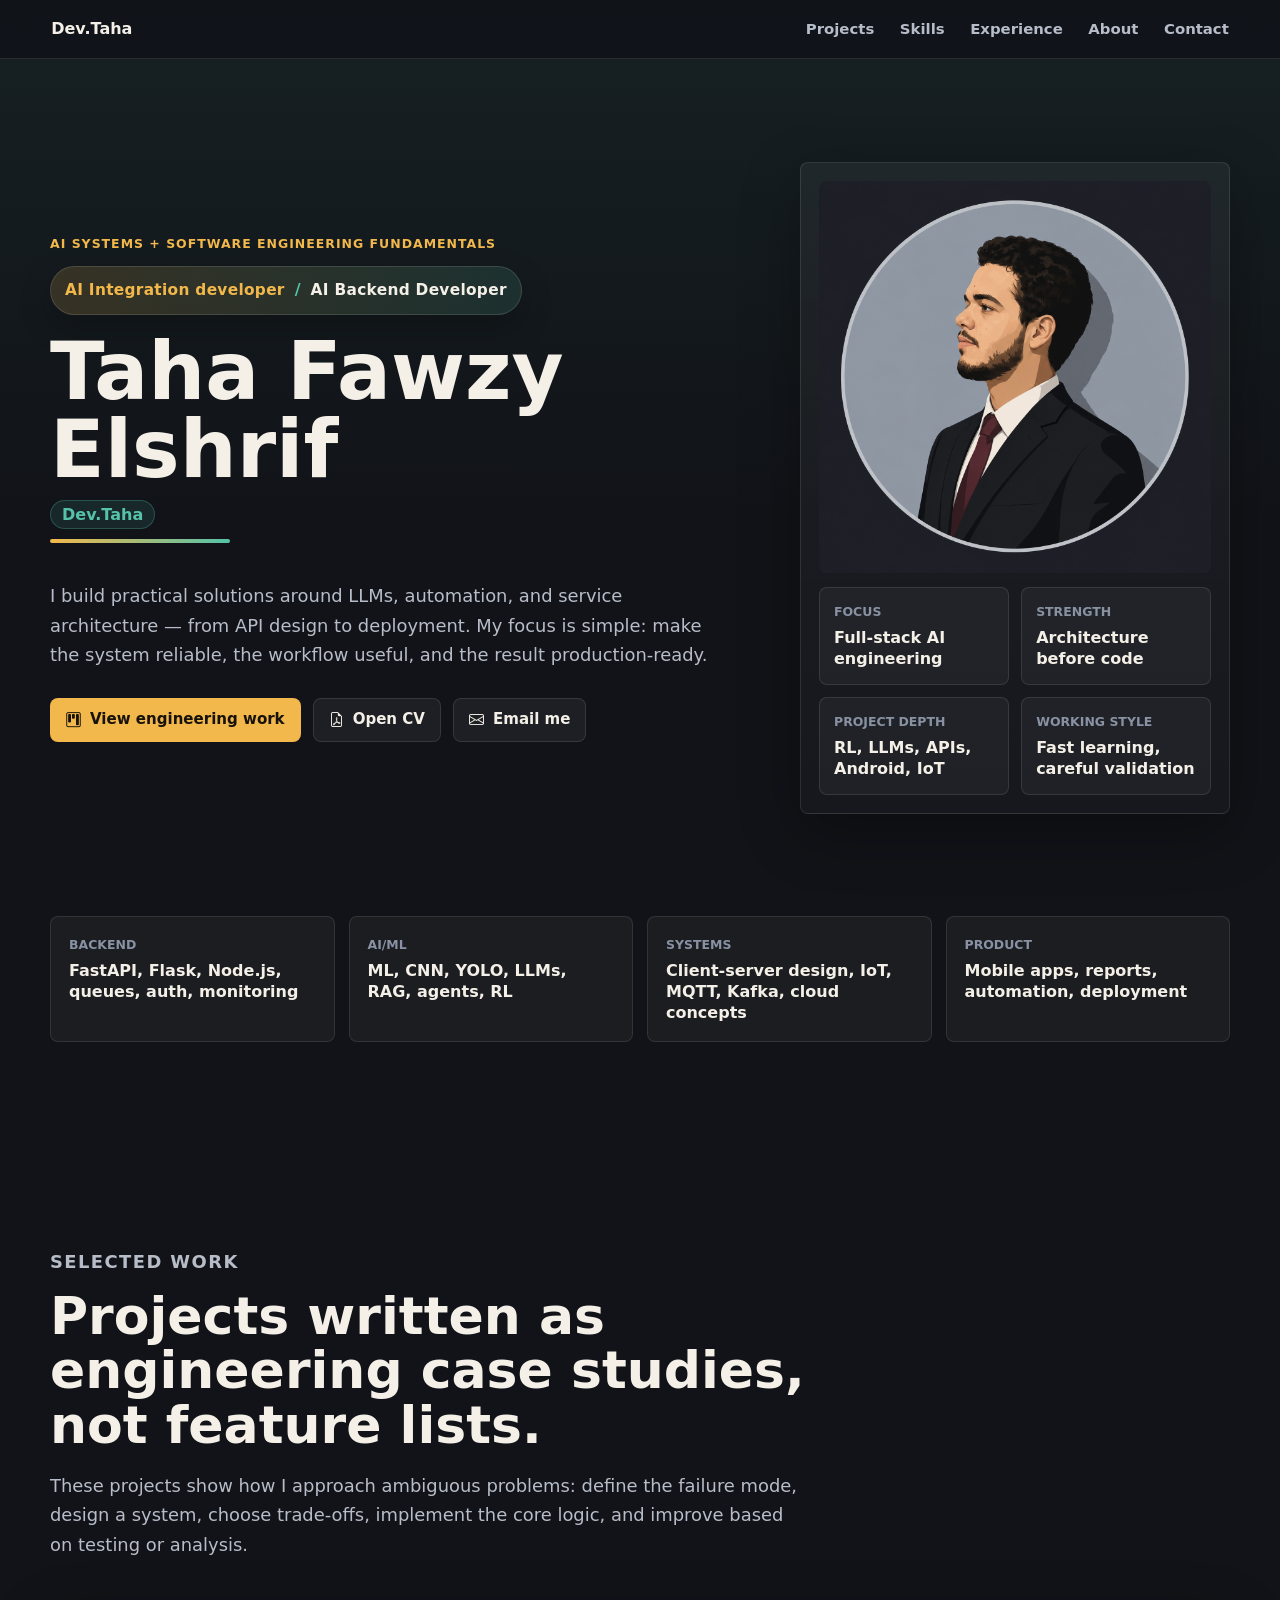
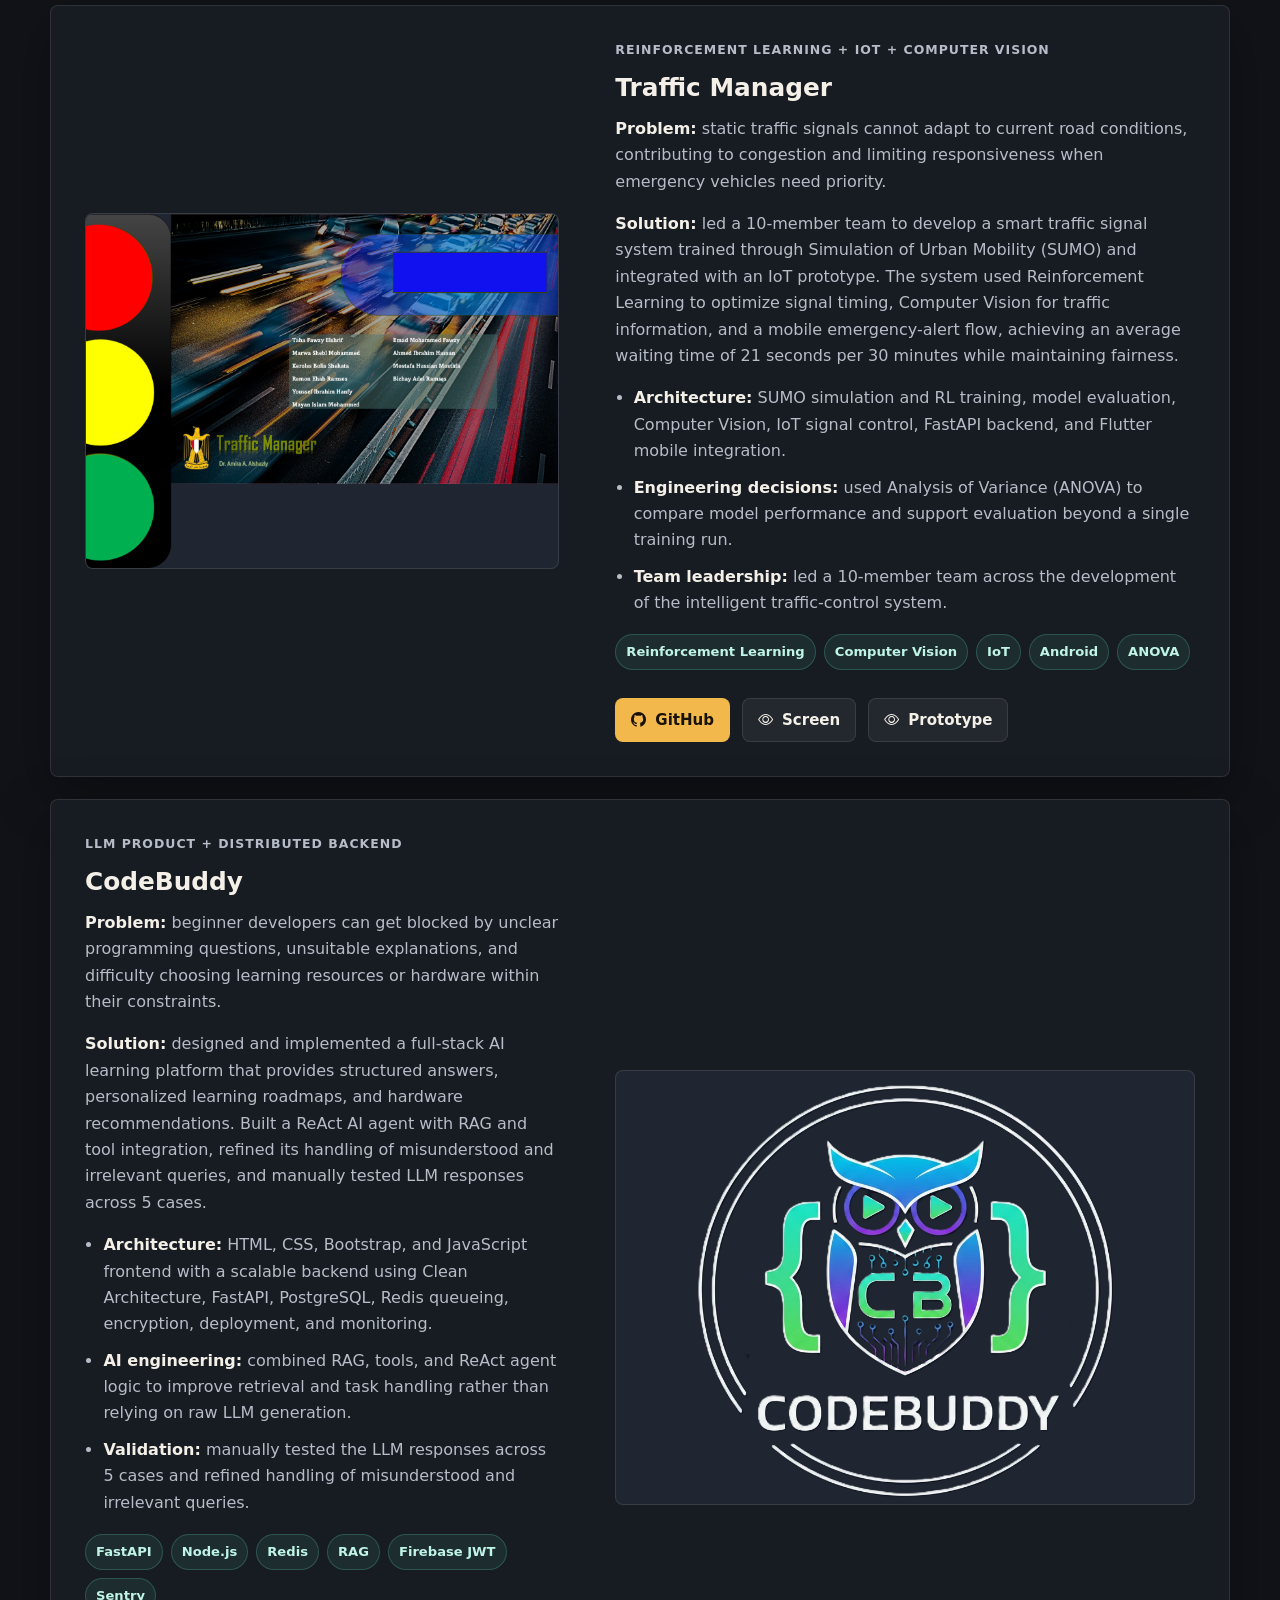
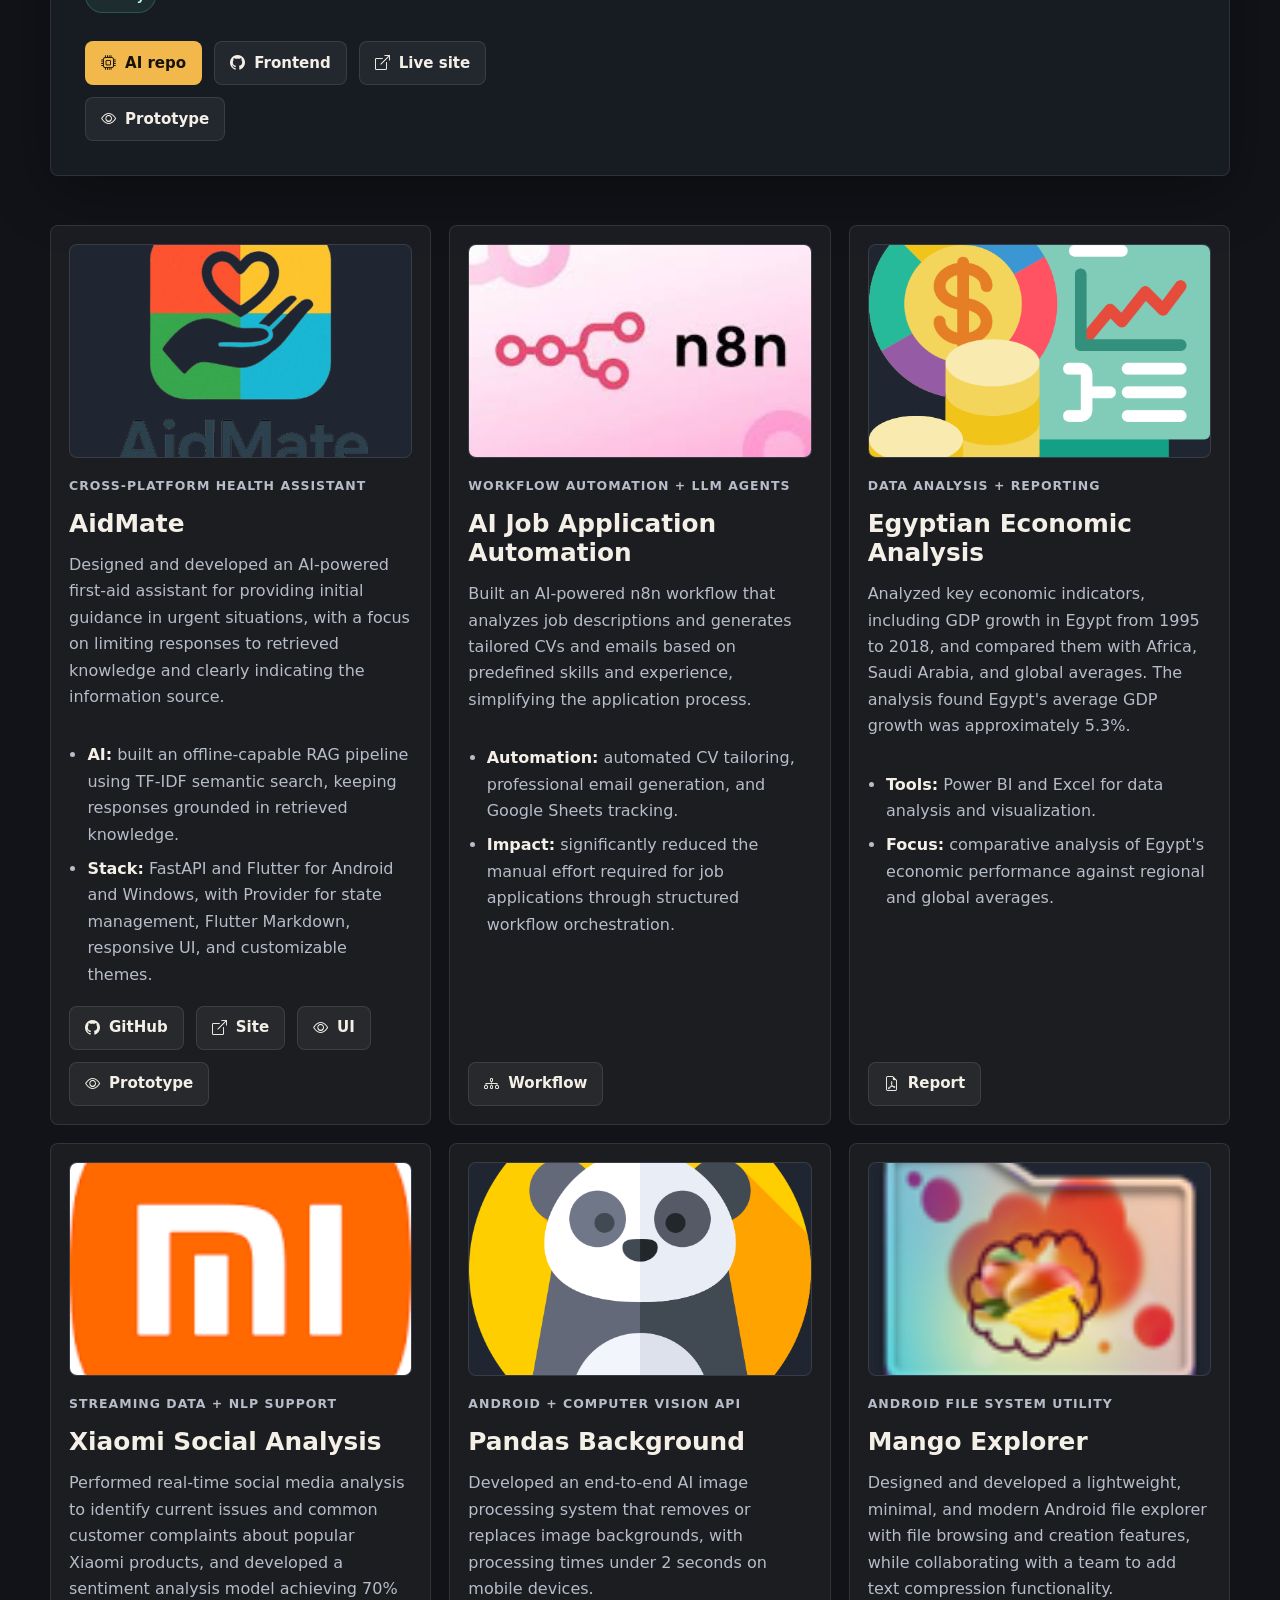
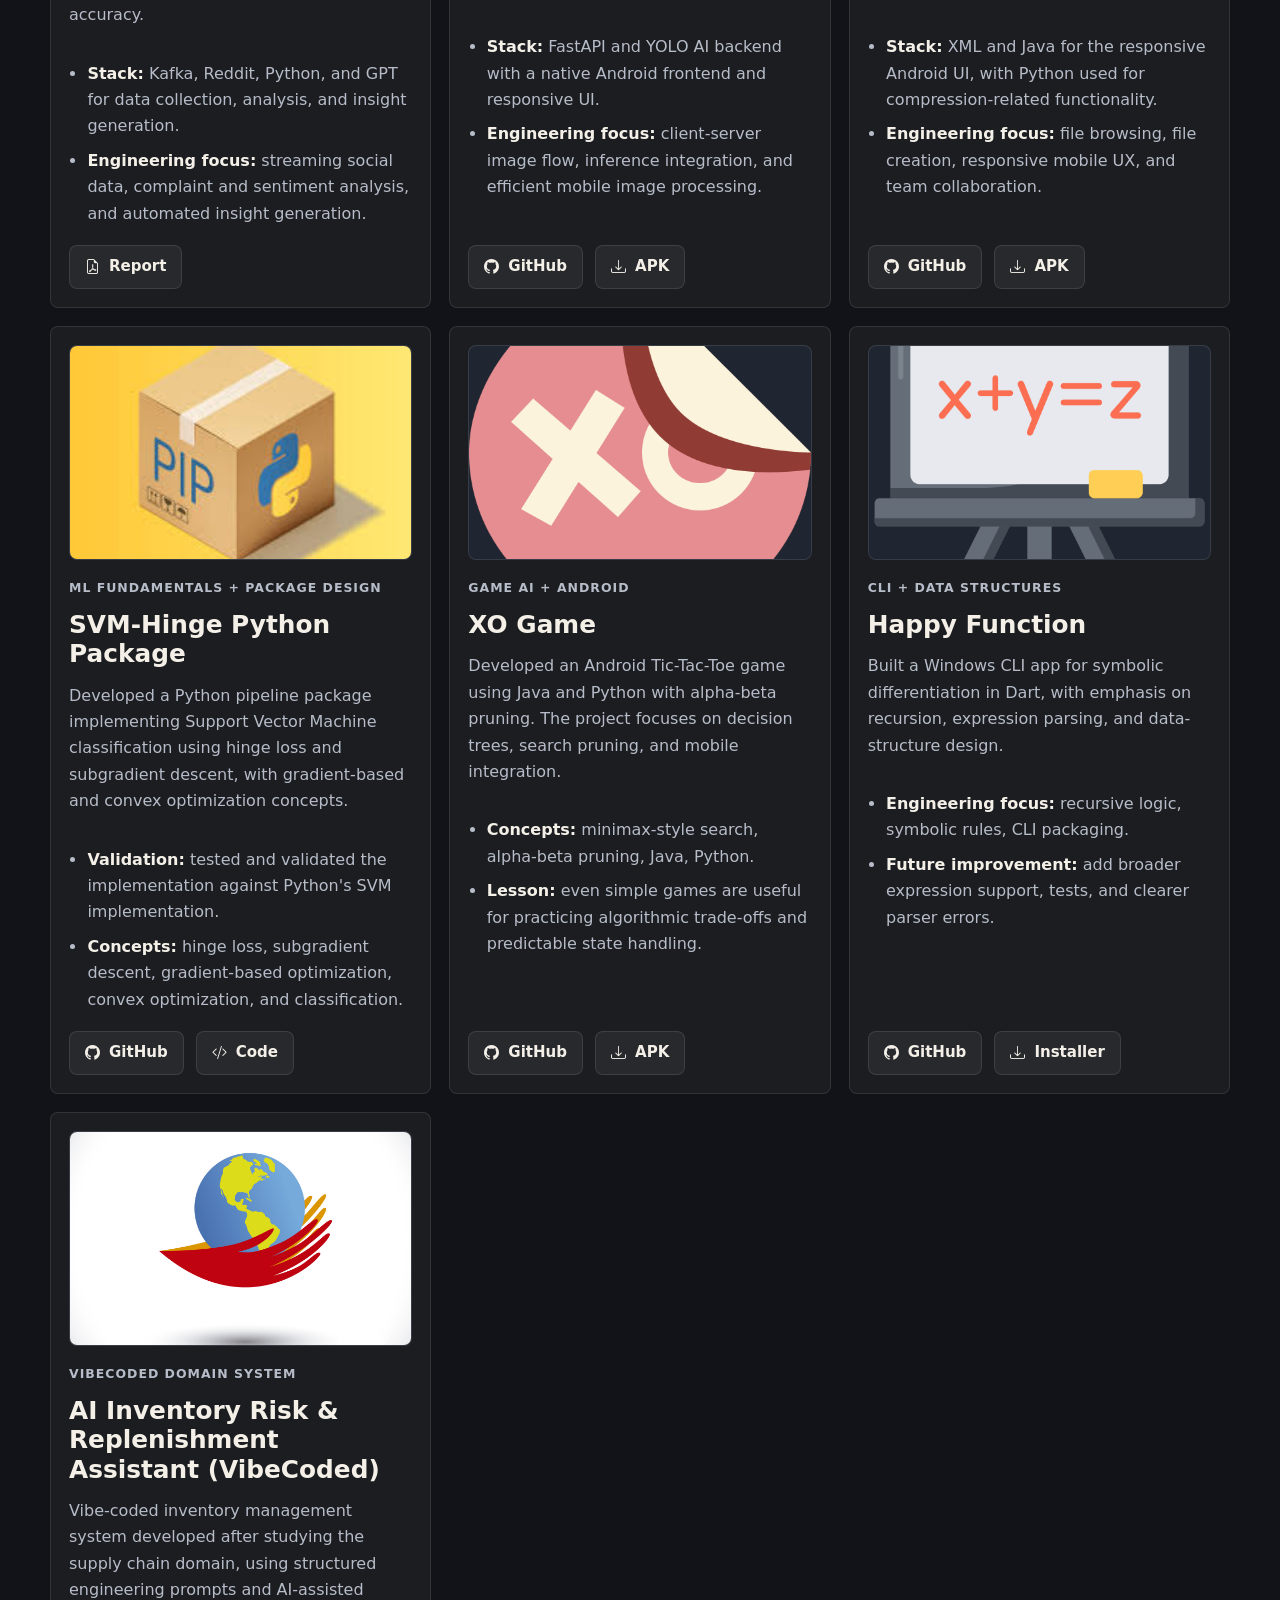
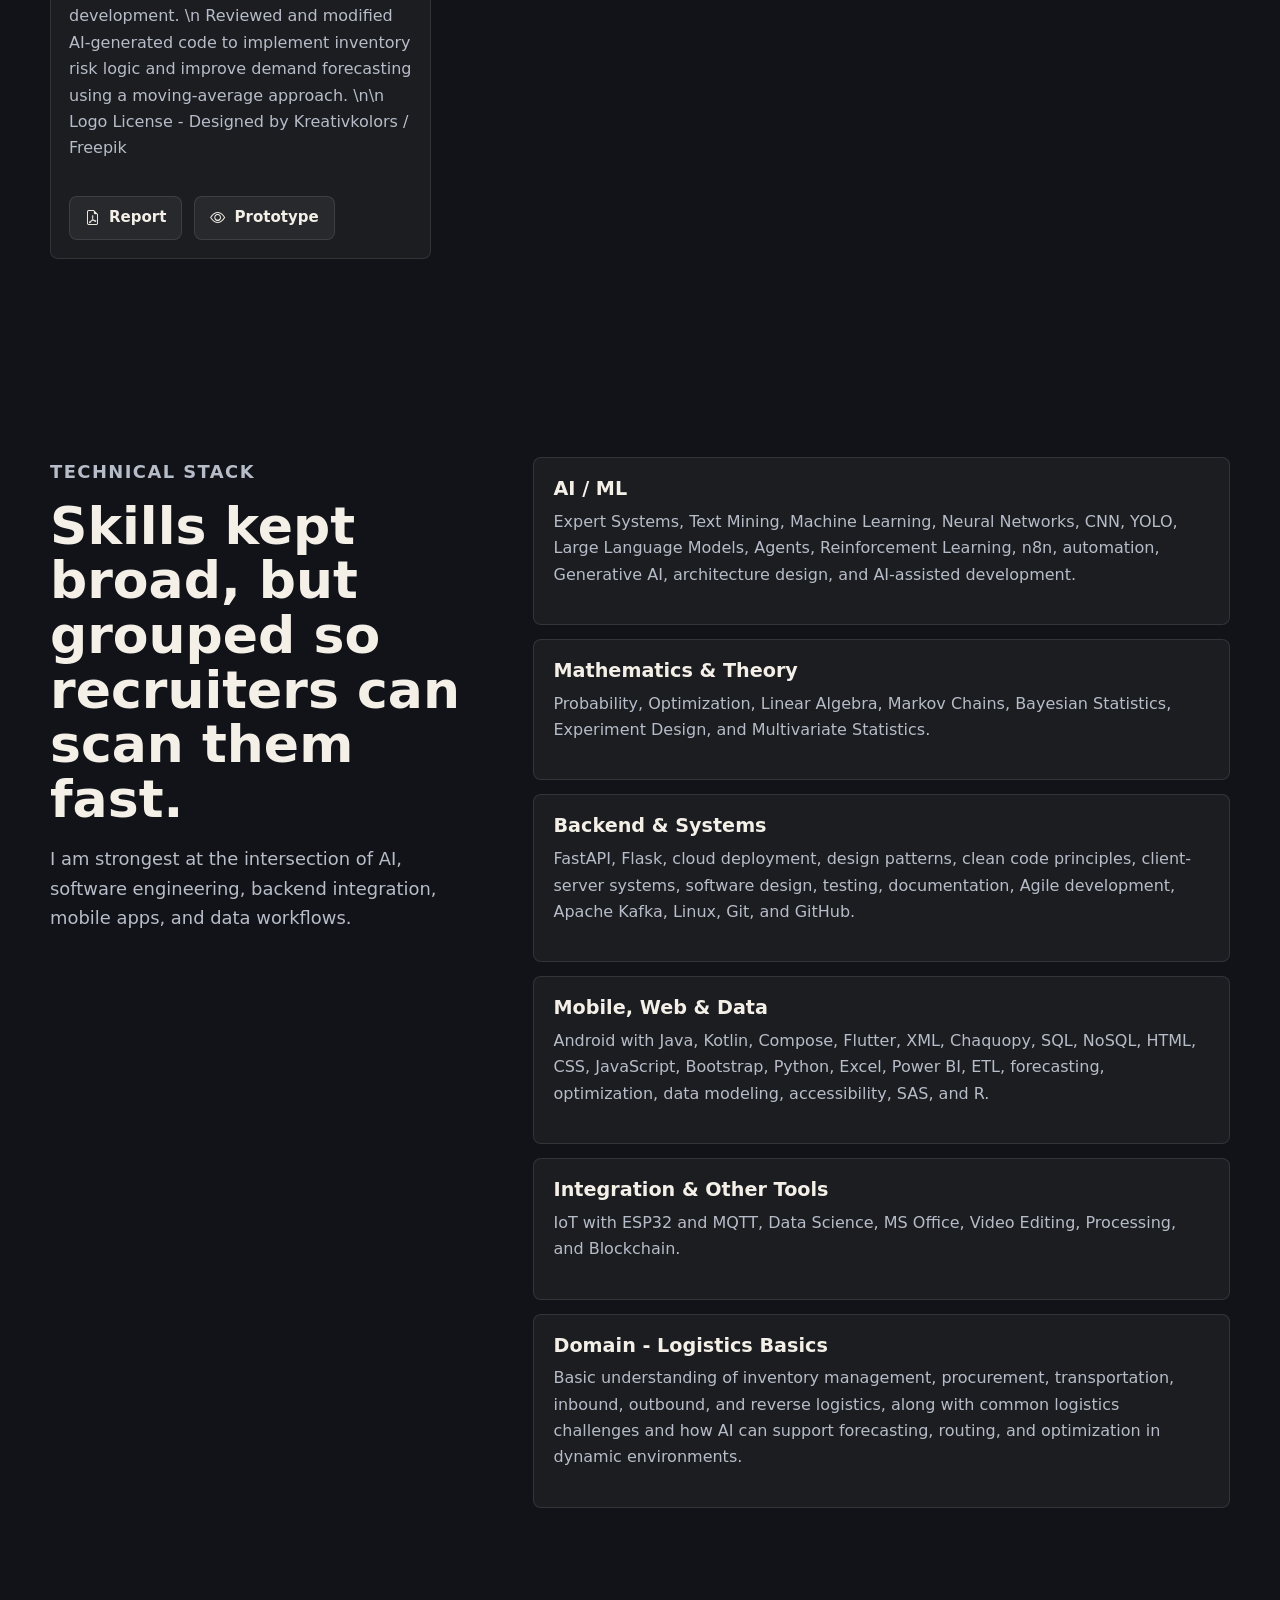
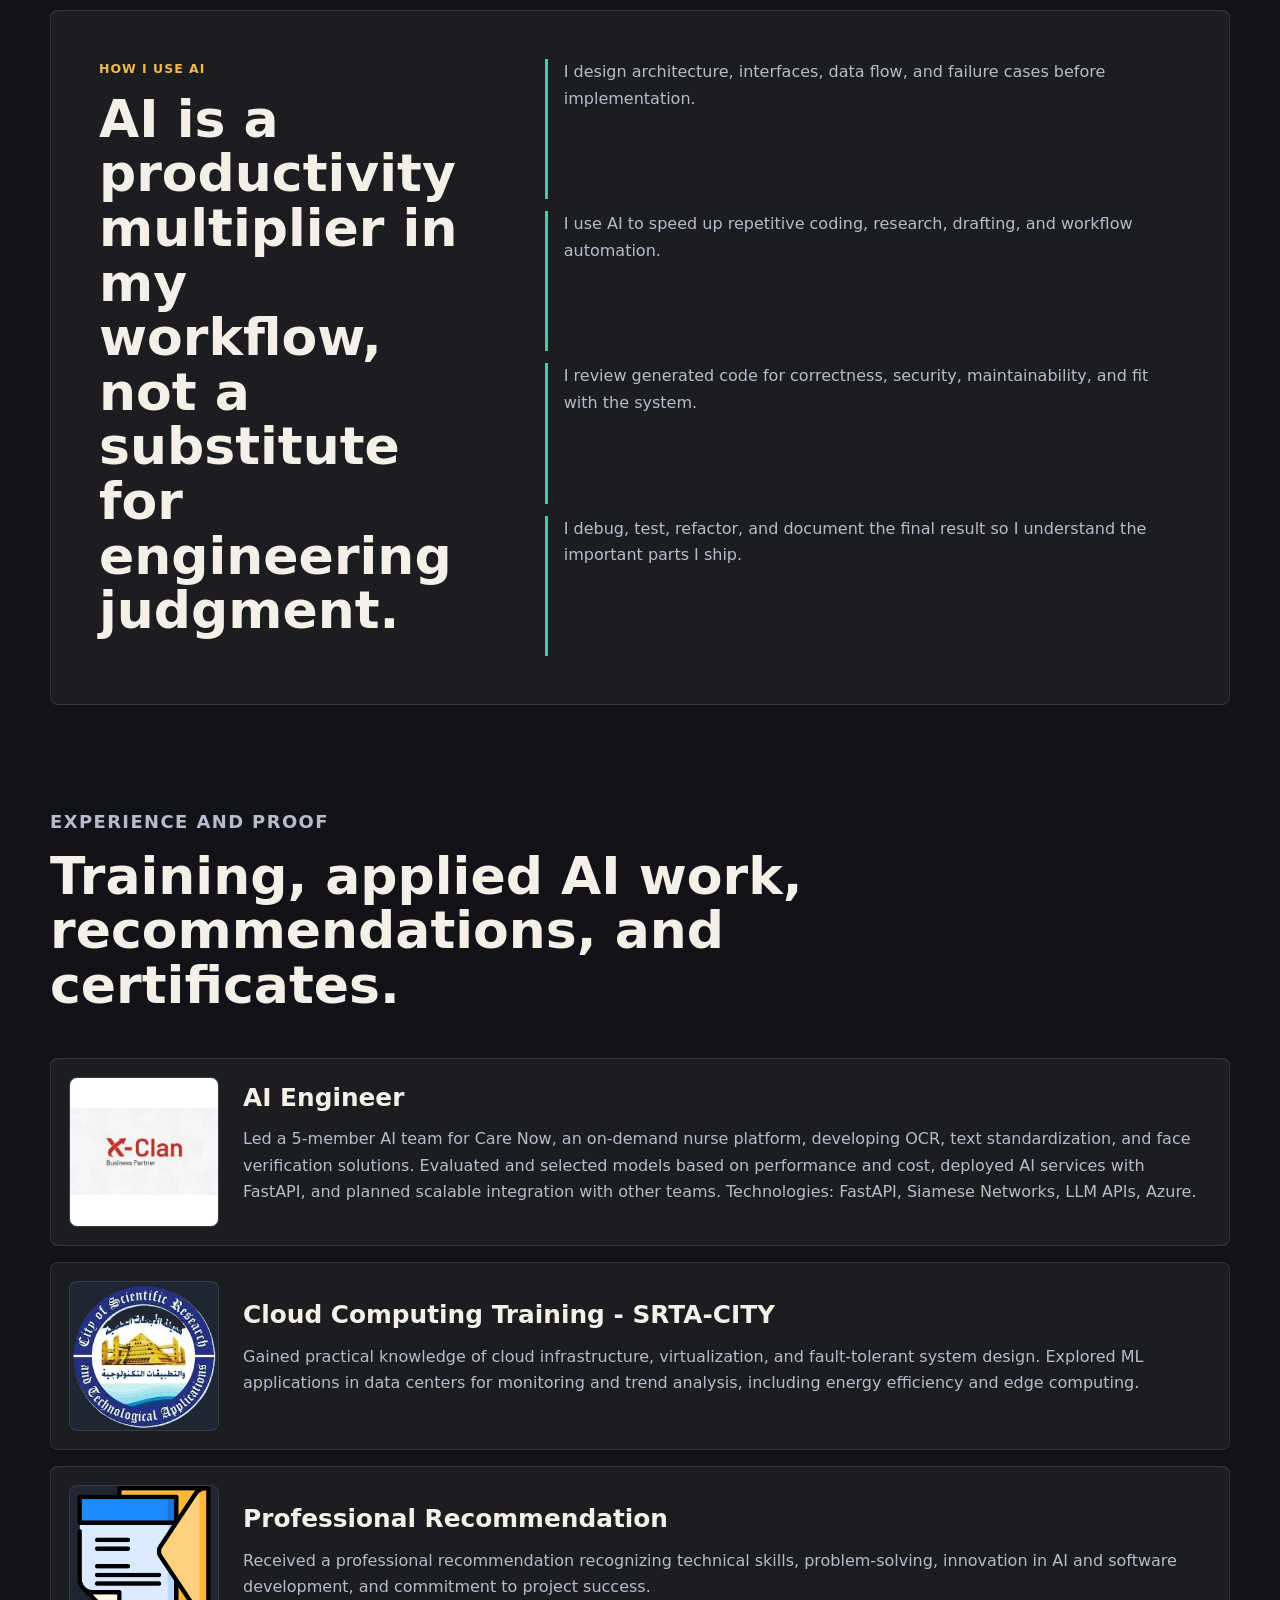
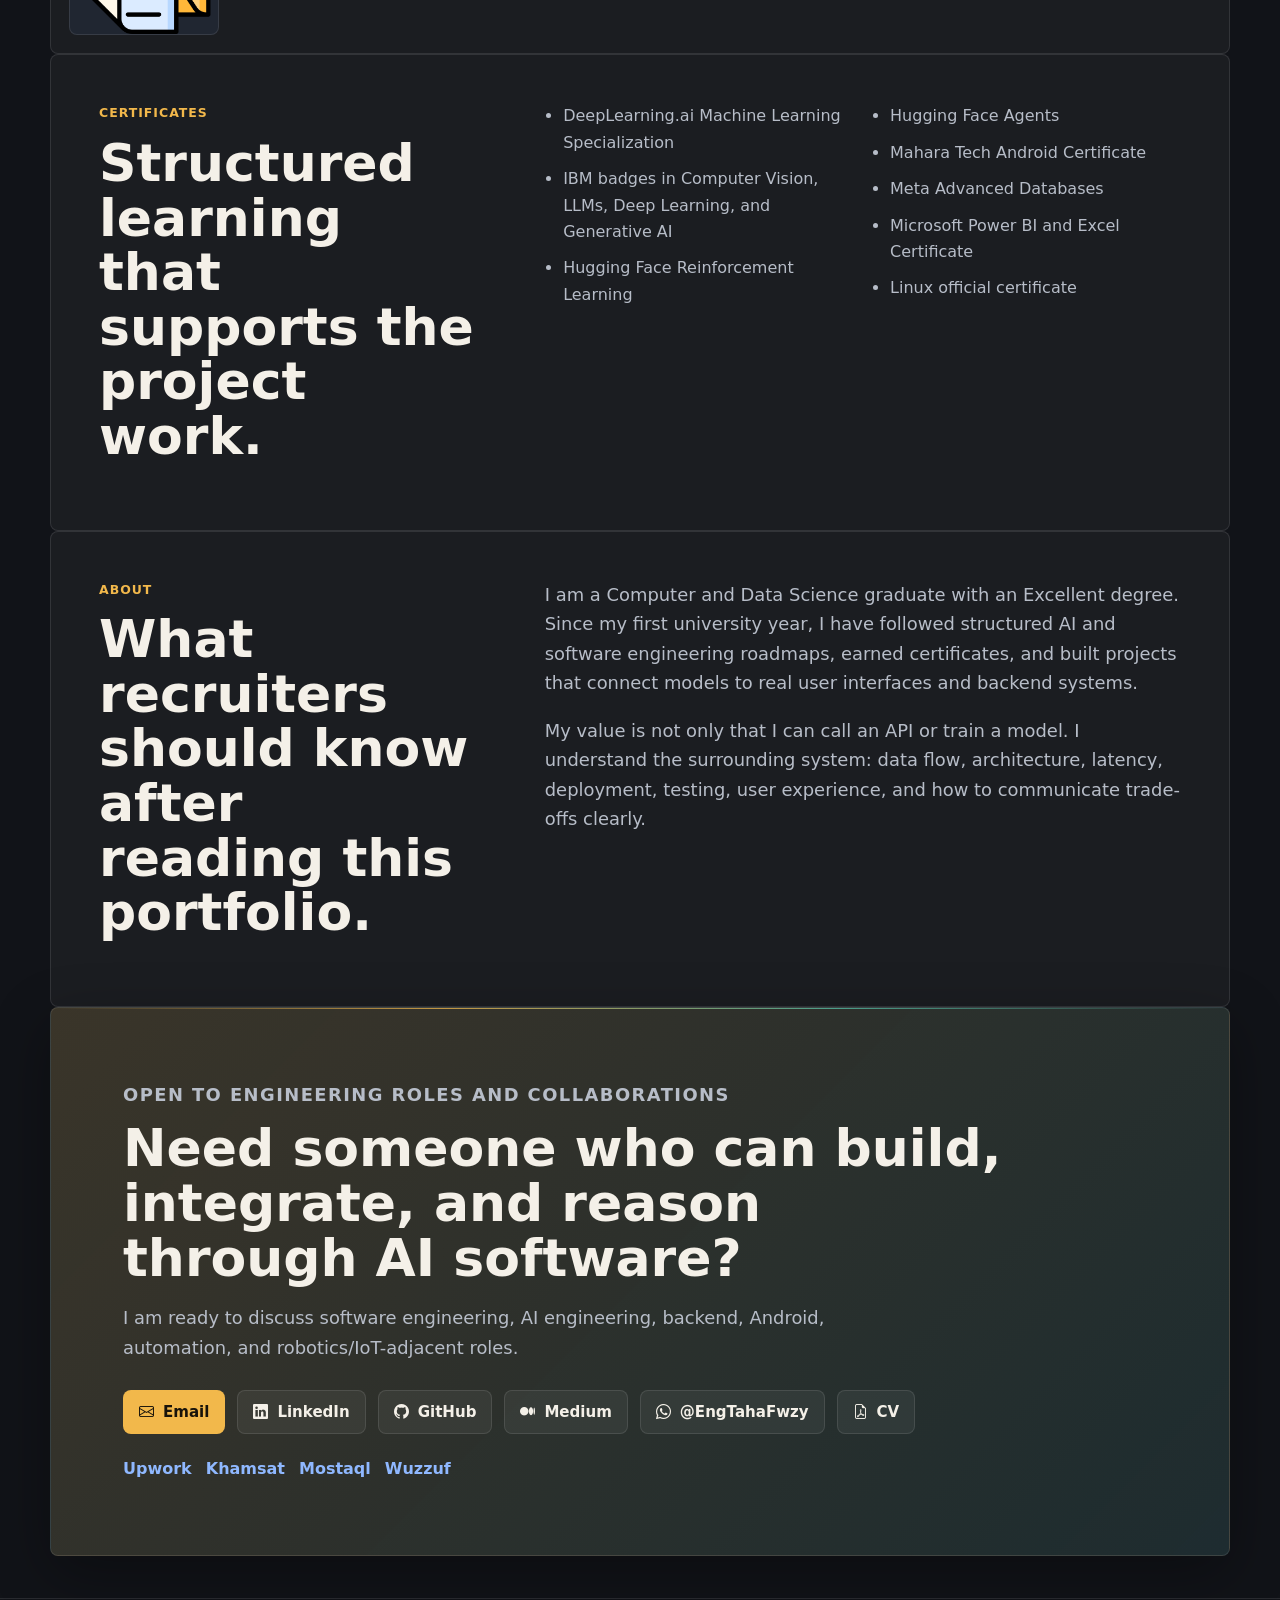
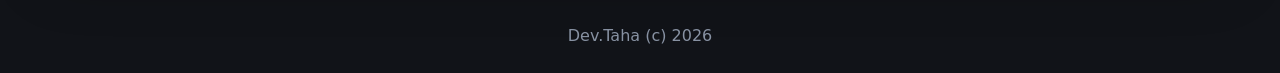
==== index.html @ 95ae1972 "Add Logistics Basics skill card to index.html Added a new skill card section for Logistics Basics." ====
<!DOCTYPE html>
<html lang="en">

<head>
    <meta charset="UTF-8">
    <meta name="viewport" content="width=device-width, initial-scale=1.0">
    <meta name="description"
        content="Taha Fawzy Elshrif is an AI and software engineer building backend systems, Android apps, LLM products, data workflows, IoT prototypes, and automation tools.">
    <meta name="author" content="Taha Fawzy Elshrif">
    <meta name="robots" content="index, follow, max-image-preview:large">
    <meta name="theme-color" content="#111318">
    <link rel="canonical" href="https://tahafawzyelshrif.github.io/dev.taha/">
    <meta property="og:type" content="profile">
    <meta property="og:title" content="Taha Fawzy Elshrif | AI & Software Engineer Portfolio">
    <meta property="og:description"
        content="Portfolio of Taha Fawzy Elshrif: AI systems, backend architecture, Android, data, automation, IoT, and LLM engineering projects.">
    <meta property="og:url" content="https://tahafawzyelshrif.github.io/dev.taha/">
    <meta property="og:image" content="https://tahafawzyelshrif.github.io/dev.taha/images/me4.png">
    <meta property="profile:first_name" content="Taha">
    <meta property="profile:last_name" content="Elshrif">
    <meta name="twitter:card" content="summary_large_image">
    <meta name="twitter:title" content="Taha Fawzy Elshrif | AI & Software Engineer Portfolio">
    <meta name="twitter:description"
        content="AI and software engineering portfolio with case studies in RL, LLMs, backend systems, Android, data, IoT, and automation.">
    <meta name="twitter:image" content="https://tahafawzyelshrif.github.io/dev.taha/images/me4.png">
    <title>Taha Fawzy Elshrif | AI & Software Engineer Portfolio</title>
    <link rel="preconnect" href="https://cdn.jsdelivr.net">
    <link rel="stylesheet" href="https://cdn.jsdelivr.net/npm/bootstrap-icons@1.11.0/font/bootstrap-icons.css">
    <link rel="stylesheet" href="additional_styles.css">
    <script type="application/ld+json">
        {
            "@context": "https://schema.org",
            "@graph": [
                {
                    "@type": "ProfilePage",
                    "@id": "https://tahafawzyelshrif.github.io/dev.taha/#profile",
                    "url": "https://tahafawzyelshrif.github.io/dev.taha/",
                    "name": "Taha Fawzy Elshrif - AI & Software Engineer Portfolio",
                    "description": "Personal portfolio for Taha Fawzy Elshrif, an AI and software engineer focused on backend systems, Android apps, LLM products, data workflows, IoT prototypes, and automation tools.",
                    "dateModified": "2026-07-06T00:00:00Z",
                    "mainEntity": {
                        "@id": "https://tahafawzyelshrif.github.io/dev.taha/#person"
                    }
                },
                {
                    "@type": "Person",
                    "@id": "https://tahafawzyelshrif.github.io/dev.taha/#person",
                    "name": "Taha Fawzy Elshrif",
                    "alternateName": "Dev.Taha",
                    "url": "https://tahafawzyelshrif.github.io/dev.taha/",
                    "image": "https://tahafawzyelshrif.github.io/dev.taha/images/me4.png",
                    "jobTitle": "AI & Software Engineer",
                    "description": "Computer and Data Science graduate building practical AI software, backend systems, Android apps, data products, IoT prototypes, and automation workflows.",
                    "email": "mailto:tahaelshrif1@gmail.com",
                    "telephone": "+201551988337",
                    "sameAs": [
                        "https://linkedin.com/in/taha-elshrif",
                        "https://github.com/TahaFawzyElshrif",
                        "https://medium.com/@tahaelshrif1",
                        "https://www.upwork.com/freelancers/~01d6b2d468123a0c58",
                        "https://khamsat.com/user/tahadevx",
                        "https://mostaql.com/u/taha_fawzy2025",
                        "https://wuzzuf.net/me/--f2fc415015"
                    ],
                    "knowsAbout": [
                        "Artificial Intelligence",
                        "Software Engineering",
                        "Backend Development",
                        "FastAPI",
                        "Android Development",
                        "Large Language Models",
                        "Reinforcement Learning",
                        "Computer Vision",
                        "Data Analysis",
                        "IoT",
                        "Automation",
                        "System Design"
                    ],
                    "hasOccupation": {
                        "@type": "Occupation",
                        "name": "AI Software Engineer",
                        "skills": "AI systems, backend architecture, Android development, LLM integration, data analysis, IoT, APIs, databases, testing, deployment"
                    },
                    "workExample": [
                        {
                            "@type": "CreativeWork",
                            "name": "Traffic Manager",
                            "url": "https://github.com/TahaFawzyElshrif/Traffic-Manager",
                            "description": "Smart traffic signal prototype using reinforcement learning, computer vision, IoT control, experimental design, and mobile emergency alerts."
                        },
                        {
                            "@type": "SoftwareSourceCode",
                            "name": "CodeBuddy",
                            "url": "https://tahafawzyelshrif.github.io/TF-CodebuddyLearn/",
                            "codeRepository": "https://github.com/TahaFawzyElshrif/TF-CodebuddyLearn",
                            "description": "AI programming assistant using FastAPI, Node.js, Redis queues, RAG, LLM integration, Firebase JWT, monitoring, caching, and deployment."
                        },
                        {
                            "@type": "SoftwareSourceCode",
                            "name": "AidMate",
                            "url": "https://github.com/TahaFawzyElshrif/AidMate",
                            "codeRepository": "https://github.com/TahaFawzyElshrif/AidMate",
                            "description": "Cross-platform first-aid application combining health content with LLM assistance."
                        }
                    ]
                },
                {
                    "@type": "WebSite",
                    "@id": "https://tahafawzyelshrif.github.io/dev.taha/#website",
                    "url": "https://tahafawzyelshrif.github.io/dev.taha/",
                    "name": "Dev.Taha Portfolio",
                    "description": "AI and software engineering portfolio of Taha Fawzy Elshrif."
                }
            ]
        }
    </script>
</head>

<body>
    <header class="site-header">
        <a class="brand" href="#top" aria-label="Taha Fawzy Elshrif home">Dev.Taha</a>
        <nav class="nav-links" aria-label="Primary navigation">
            <a href="#projects">Projects</a>
            <a href="#skills">Skills</a>
            <a href="#experience">Experience</a>
            <a href="#about">About</a>
            <a href="#contact">Contact</a>
        </nav>
    </header>

    <main id="top">
        <section class="hero section">
            <div class="hero-copy">
                <p class="eyebrow">AI systems + software engineering fundamentals</p>
                <div class="hero-role" aria-label="Primary roles">
                    <span class="role-chip">AI Integration developer</span>
                    <span class="role-divider">/</span>
                    <span class="role-chip">AI Backend Developer</span>
                </div>
                <h1 class="hero-name">
                    <span>Taha Fawzy Elshrif</span>
                    <small>Dev.Taha</small>
                </h1>
                <p class="hero-lede">
                    I build practical solutions around LLMs, automation, and service architecture — from API design to
                    deployment. My focus is simple: make the system reliable, the workflow useful, and the result
                    production-ready.
                </p>
                <div class="hero-actions" aria-label="Primary actions">
                    <a class="btn btn-primary" href="#projects"><i class="bi bi-kanban"></i>View engineering work</a>
                    <a class="btn btn-secondary" href="CV.pdf"><i class="bi bi-file-earmark-pdf"></i>Open CV</a>
                    <a class="btn btn-secondary" href="mailto:tahaelshrif1@gmail.com"><i
                            class="bi bi-envelope"></i>Email me</a>
                </div>
            </div>
            <aside class="hero-proof" aria-label="Recruiter summary">
                <img src="images/me4.png" alt="Portrait of Taha Fawzy Elshrif" class="profile-image">
                <div class="proof-grid">
                    <div>
                        <span>Focus</span>
                        <strong>Full-stack AI engineering</strong>
                    </div>
                    <div>
                        <span>Strength</span>
                        <strong>Architecture before code</strong>
                    </div>
                    <div>
                        <span>Project depth</span>
                        <strong>RL, LLMs, APIs, Android, IoT</strong>
                    </div>
                    <div>
                        <span>Working style</span>
                        <strong>Fast learning, careful validation</strong>
                    </div>
                </div>
            </aside>
        </section>

        <section class="section credibility-strip" aria-label="Technical credibility">
            <div>
                <span>Backend</span>
                <strong>FastAPI, Flask, Node.js, queues, auth, monitoring</strong>
            </div>
            <div>
                <span>AI/ML</span>
                <strong>ML, CNN, YOLO, LLMs, RAG, agents, RL</strong>
            </div>
            <div>
                <span>Systems</span>
                <strong>Client-server design, IoT, MQTT, Kafka, cloud concepts</strong>
            </div>
            <div>
                <span>Product</span>
                <strong>Mobile apps, reports, automation, deployment</strong>
            </div>
        </section>

        <section class="section section-heading">
            <p class="eyebrow">Selected work</p>
            <h2>Projects written as engineering case studies, not feature lists.</h2>
            <p>
                These projects show how I approach ambiguous problems: define the failure mode, design a system, choose
                trade-offs, implement the core logic, and improve based on testing or analysis.
            </p>
        </section>

        <section id="projects" class="project-list" aria-label="Projects">
            <article class="project-card featured" id="TrafficManager">
                <div class="project-media">
                    <img src="images/projects/traffic.png" alt="Traffic Manager prototype" loading="lazy">
                </div>
                <div class="project-body">
                    <p class="project-type">Reinforcement learning + IoT + computer vision</p>
                    <h3>Traffic Manager</h3>
                    <p>
                        <strong>Problem:</strong> static traffic signals cannot adapt to current road conditions,
                        contributing to congestion and limiting responsiveness when emergency vehicles need priority.
                    </p>
                    <p>
                        <strong>Solution:</strong> led a 10-member team to develop a smart traffic signal system trained
                        through Simulation of Urban Mobility (SUMO) and integrated with an IoT prototype. The system
                        used Reinforcement Learning to optimize signal timing, Computer Vision for traffic information,
                        and a mobile emergency-alert flow, achieving an average waiting time of 21 seconds per 30 minutes
                        while maintaining fairness.
                    </p>
                    <ul class="detail-list">
                        <li><strong>Architecture:</strong> SUMO simulation and RL training, model evaluation, Computer
                            Vision, IoT signal control, FastAPI backend, and Flutter mobile integration.</li>
                        <li><strong>Engineering decisions:</strong> used Analysis of Variance (ANOVA) to compare model
                            performance and support evaluation beyond a single training run.</li>
                        <li><strong>Team leadership:</strong> led a 10-member team across the development of the
                            intelligent traffic-control system.</li>
                    </ul>
                    <div class="tech-tags">
                        <span>Reinforcement Learning</span><span>Computer Vision</span><span>IoT</span><span>Android</span><span>ANOVA</span>
                    </div>
                    <div class="project-actions">
                        <a class="btn btn-primary" href="https://github.com/TahaFawzyElshrif/Traffic-Manager"><i
                                class="bi bi-github"></i>GitHub</a>
                        <a class="btn btn-secondary" href="images/projects/traffic.png"><i
                                class="bi bi-eye"></i>Screen</a>
                        <a class="btn btn-secondary" href="https://drive.google.com/file/d/1gFzRVaTXxT-IpEnI-EpvBXNN5ygthrMJ/view"><i
                                class="bi bi-eye"></i>Prototype</a>
                    </div>
                </div>
            </article>

            <article class="project-card featured" id="CodeBuddy">
                <div class="project-body">
                    <p class="project-type">LLM product + distributed backend</p>
                    <h3>CodeBuddy</h3>
                    <p>
                        <strong>Problem:</strong> beginner developers can get blocked by unclear programming questions,
                        unsuitable explanations, and difficulty choosing learning resources or hardware within their
                        constraints.
                    </p>
                    <p>
                        <strong>Solution:</strong> designed and implemented a full-stack AI learning platform that
                        provides structured answers, personalized learning roadmaps, and hardware recommendations.
                        Built a ReAct AI agent with RAG and tool integration, refined its handling of misunderstood and
                        irrelevant queries, and manually tested LLM responses across 5 cases.
                    </p>
                    <ul class="detail-list">
                        <li><strong>Architecture:</strong> HTML, CSS, Bootstrap, and JavaScript frontend with a scalable
                            backend using Clean Architecture, FastAPI, PostgreSQL, Redis queueing, encryption,
                            deployment, and monitoring.</li>
                        <li><strong>AI engineering:</strong> combined RAG, tools, and ReAct agent logic to improve
                            retrieval and task handling rather than relying on raw LLM generation.</li>
                        <li><strong>Validation:</strong> manually tested the LLM responses across 5 cases and refined
                            handling of misunderstood and irrelevant queries.</li>
                    </ul>
                    <div class="tech-tags">
                        <span>FastAPI</span><span>Node.js</span><span>Redis</span><span>RAG</span><span>Firebase JWT</span><span>Sentry</span>
                    </div>
                    <div class="project-actions">
                        <a class="btn btn-primary" href="https://huggingface.co/spaces/taha454/CodeBuddyAI"><i
                                class="bi bi-cpu"></i>AI repo</a>
                        <a class="btn btn-secondary" href="https://github.com/TahaFawzyElshrif/TF-CodebuddyLearn"><i
                                class="bi bi-github"></i>Frontend</a>
                        <a class="btn btn-secondary" href="https://tahafawzyelshrif.github.io/TF-CodebuddyLearn/"><i
                                class="bi bi-box-arrow-up-right"></i>Live site</a>
                        <a class="btn btn-secondary" href="https://drive.google.com/file/d/1bpWqOM5W3NkHBx1Pj0xFJKzEk0xQouJw/view"><i
                                class="bi bi-eye"></i>Prototype</a>
                    </div>
                </div>
                <div class="project-media">
                    <img src="images/projects/codeBuddy.png" alt="CodeBuddy interface" loading="lazy">
                </div>
            </article>

            <div class="project-grid">
                <article class="mini-project" id="AidMate">
                    <img src="images/projects/aidmate.png" alt="AidMate application" loading="lazy">
                    <p class="project-type">Cross-platform health assistant</p>
                    <h3>AidMate</h3>
                    <p>
                        Designed and developed an AI-powered first-aid assistant for providing initial guidance in urgent
                        situations, with a focus on limiting responses to retrieved knowledge and clearly indicating the
                        information source.
                    </p>
                    <ul class="detail-list compact">
                        <li><strong>AI:</strong> built an offline-capable RAG pipeline using TF-IDF semantic search,
                            keeping responses grounded in retrieved knowledge.</li>
                        <li><strong>Stack:</strong> FastAPI and Flutter for Android and Windows, with Provider for state
                            management, Flutter Markdown, responsive UI, and customizable themes.</li>
                    </ul>
                    <div class="project-actions">
                        <a class="btn btn-secondary" href="https://github.com/TahaFawzyElshrif/AidMate"><i
                                class="bi bi-github"></i>GitHub</a>
                        <a class="btn btn-secondary" href="https://tahafawzyelshrif.github.io/AidMate/"><i
                                class="bi bi-box-arrow-up-right"></i>Site</a>
                        <a class="btn btn-secondary" href="images/projects/aidmate_ui.png"><i
                                class="bi bi-eye"></i>UI</a>
                        <a class="btn btn-secondary" href="https://drive.google.com/file/d/1Ec0w_VVmPEEOKhTbF87Iu0_Yd_7sU8pD/view"><i
                                class="bi bi-eye"></i>Prototype</a>
                    </div>
                </article>

                <article class="mini-project" id="Job">
                    <img src="images/projects/n8n_logo.jpg" alt="n8n automation logo" loading="lazy">
                    <p class="project-type">Workflow automation + LLM agents</p>
                    <h3>AI Job Application Automation</h3>
                    <p>
                        Built an AI-powered n8n workflow that analyzes job descriptions and generates tailored CVs and
                        emails based on predefined skills and experience, simplifying the application process.
                    </p>
                    <ul class="detail-list compact">
                        <li><strong>Automation:</strong> automated CV tailoring, professional email generation, and
                            Google Sheets tracking.</li>
                        <li><strong>Impact:</strong> significantly reduced the manual effort required for job
                            applications through structured workflow orchestration.</li>
                    </ul>
                    <div class="project-actions">
                        <a class="btn btn-secondary" href="images/projects/screen.png"><i
                                class="bi bi-diagram-3"></i>Workflow</a>
                    </div>
                </article>

                <article class="mini-project" id="EgyEco">
                    <img src="images/projects/analytics.png" alt="Economic analysis dashboard" loading="lazy">
                    <p class="project-type">Data analysis + reporting</p>
                    <h3>Egyptian Economic Analysis</h3>
                    <p>
                        Analyzed key economic indicators, including GDP growth in Egypt from 1995 to 2018, and compared
                        them with Africa, Saudi Arabia, and global averages. The analysis found Egypt's average GDP
                        growth was approximately 5.3%.
                    </p>
                    <ul class="detail-list compact">
                        <li><strong>Tools:</strong> Power BI and Excel for data analysis and visualization.</li>
                        <li><strong>Focus:</strong> comparative analysis of Egypt's economic performance against
                            regional and global averages.</li>
                    </ul>
                    <div class="project-actions">
                        <a class="btn btn-secondary" href="Analysis.pdf"><i class="bi bi-file-earmark-pdf"></i>Report</a>
                    </div>
                </article>

                <article class="mini-project" id="mi">
                    <img src="images/projects/mi.png" alt="Xiaomi social analysis" loading="lazy">
                    <p class="project-type">Streaming data + NLP support</p>
                    <h3>Xiaomi Social Analysis</h3>
                    <p>
                        Performed real-time social media analysis to identify current issues and common customer
                        complaints about popular Xiaomi products, and developed a sentiment analysis model achieving
                        70% accuracy.
                    </p>
                    <ul class="detail-list compact">
                        <li><strong>Stack:</strong> Kafka, Reddit, Python, and GPT for data collection, analysis, and
                            insight generation.</li>
                        <li><strong>Engineering focus:</strong> streaming social data, complaint and sentiment
                            analysis, and automated insight generation.</li>
                    </ul>
                    <div class="project-actions">
                        <a class="btn btn-secondary" href="Report_Xiaomi.pdf"><i
                                class="bi bi-file-earmark-pdf"></i>Report</a>
                    </div>
                </article>

                <article class="mini-project" id="Pandas">
                    <img src="images/projects/pandalogo.png" alt="Pandas Background logo" loading="lazy">
                    <p class="project-type">Android + computer vision API</p>
                    <h3>Pandas Background</h3>
                    <p>
                        Developed an end-to-end AI image processing system that removes or replaces image backgrounds,
                        with processing times under 2 seconds on mobile devices.
                    </p>
                    <ul class="detail-list compact">
                        <li><strong>Stack:</strong> FastAPI and YOLO AI backend with a native Android frontend and
                            responsive UI.</li>
                        <li><strong>Engineering focus:</strong> client-server image flow, inference integration, and
                            efficient mobile image processing.</li>
                    </ul>
                    <div class="project-actions">
                        <a class="btn btn-secondary" href="https://github.com/TahaFawzyElshrif/Pandas_Background"><i
                                class="bi bi-github"></i>GitHub</a>
                        <a class="btn btn-secondary"
                            href="https://github.com/TahaFawzyElshrif/Pandas_Background/releases/download/V1.0.0/PandasBackground.V1.apk"><i
                                class="bi bi-download"></i>APK</a>
                    </div>
                </article>

                <article class="mini-project" id="mango">
                    <img src="images/projects/mango_logo.png" alt="Mango Explorer logo" loading="lazy">
                    <p class="project-type">Android file system utility</p>
                    <h3>Mango Explorer</h3>
                    <p>
                        Designed and developed a lightweight, minimal, and modern Android file explorer with file
                        browsing and creation features, while collaborating with a team to add text compression
                        functionality.
                    </p>
                    <ul class="detail-list compact">
                        <li><strong>Stack:</strong> XML and Java for the responsive Android UI, with Python used for
                            compression-related functionality.</li>
                        <li><strong>Engineering focus:</strong> file browsing, file creation, responsive mobile UX, and
                            team collaboration.</li>
                    </ul>
                    <div class="project-actions">
                        <a class="btn btn-secondary" href="https://github.com/TahaFawzyElshrif/MangoExplorer"><i
                                class="bi bi-github"></i>GitHub</a>
                        <a class="btn btn-secondary"
                            href="https://github.com/TahaFawzyElshrif/MangoExplorer/releases/download/CompressionLatest/Mango.V1_5.1.apk"><i
                                class="bi bi-download"></i>APK</a>
                    </div>
                </article>

                <article class="mini-project" id="svm">
                    <img src="images/projects/pip.jpeg" alt="Python package icon" loading="lazy">
                    <p class="project-type">ML fundamentals + package design</p>
                    <h3>SVM-Hinge Python Package</h3>
                    <p>
                        Developed a Python pipeline package implementing Support Vector Machine classification using
                        hinge loss and subgradient descent, with gradient-based and convex optimization concepts.
                    </p>
                    <ul class="detail-list compact">
                        <li><strong>Validation:</strong> tested and validated the implementation against Python's SVM
                            implementation.</li>
                        <li><strong>Concepts:</strong> hinge loss, subgradient descent, gradient-based optimization,
                            convex optimization, and classification.</li>
                    </ul>
                    <div class="project-actions">
                        <a class="btn btn-secondary" href="https://github.com/TahaFawzyElshrif/SVM_hinge"><i
                                class="bi bi-github"></i>GitHub</a>
                        <a class="btn btn-secondary" href="images/projects/svm_hinge.png"><i
                                class="bi bi-code-slash"></i>Code</a>
                    </div>
                </article>

                <article class="mini-project" id="xo">
                    <img src="images/projects/xo_logo.png" alt="XO game logo" loading="lazy">
                    <p class="project-type">Game AI + Android</p>
                    <h3>XO Game</h3>
                    <p>
                        Developed an Android Tic-Tac-Toe game using Java and Python with alpha-beta pruning. The project
                        focuses on decision trees, search pruning, and mobile integration.
                    </p>
                    <ul class="detail-list compact">
                        <li><strong>Concepts:</strong> minimax-style search, alpha-beta pruning, Java, Python.</li>
                        <li><strong>Lesson:</strong> even simple games are useful for practicing algorithmic trade-offs
                            and predictable state handling.</li>
                    </ul>
                    <div class="project-actions">
                        <a class="btn btn-secondary" href="https://github.com/TahaFawzyElshrif/HappyXO"><i
                                class="bi bi-github"></i>GitHub</a>
                        <a class="btn btn-secondary"
                            href="https://github.com/TahaFawzyElshrif/HappyXO/releases/download/Android/HappyXO.apk"><i
                                class="bi bi-download"></i>APK</a>
                    </div>
                </article>

                <article class="mini-project" id="happy">
                    <img src="images/projects/algebra.png" alt="Symbolic differentiation project" loading="lazy">
                    <p class="project-type">CLI + data structures</p>
                    <h3>Happy Function</h3>
                    <p>
                        Built a Windows CLI app for symbolic differentiation in Dart, with emphasis on recursion,
                        expression parsing, and data-structure design.
                    </p>
                    <ul class="detail-list compact">
                        <li><strong>Engineering focus:</strong> recursive logic, symbolic rules, CLI packaging.</li>
                        <li><strong>Future improvement:</strong> add broader expression support, tests, and clearer
                            parser errors.</li>
                    </ul>
                    <div class="project-actions">
                        <a class="btn btn-secondary" href="https://github.com/TahaFawzyElshrif/Happy-Function"><i
                                class="bi bi-github"></i>GitHub</a>
                        <a class="btn btn-secondary"
                            href="https://github.com/TahaFawzyElshrif/Happy-Function/releases/download/App/install-hapfun.EXE"><i
                                class="bi bi-download"></i>Installer</a>
                    </div>
                </article>
                <article class="mini-project" id="Inventory">
                    <img src="images/projects/logistics.jpg" alt="Inventory system" loading="lazy">
                    <p class="project-type">Vibecoded domain system</p>
                    <h3>AI Inventory Risk & Replenishment Assistant (VibeCoded)</h3>
                    <p>
                       Vibe-coded inventory management system developed after studying the supply chain domain, using structured engineering prompts and AI-assisted development.
                        \n
                       Reviewed and modified AI-generated code to implement inventory risk logic and improve demand forecasting using a moving-average approach.

                       \n\n
                        <a href="http://www.freepik.com">Logo License - Designed by Kreativkolors / Freepik</a>

                    </p>
                    
                    <div class="project-actions">
                        <a class="btn btn-secondary" href="vibecodedsys_report.pdf"><i class="bi bi-file-earmark-pdf"></i>Report</a>
                       <a class="btn btn-secondary" href="https://drive.google.com/file/d/1ExFMjnhFNcfao8iRr8DCSABUAz99s1m-/view"><i
                                class="bi bi-eye"></i>Prototype</a>
                    </div>
                </article>
            </div>
        </section>

        <section id="skills" class="section two-column">
            <div>
                <p class="eyebrow">Technical stack</p>
                <h2>Skills kept broad, but grouped so recruiters can scan them fast.</h2>
                <p>
                    I am strongest at the intersection of AI, software engineering, backend integration, mobile apps,
                    and data workflows.
                </p>
            </div>
            <div class="skill-groups">
                <section class="skill-card">
                    <h3>AI / ML</h3>
                    <p>Expert Systems, Text Mining, Machine Learning, Neural Networks, CNN, YOLO, Large Language
                        Models, Agents, Reinforcement Learning, n8n, automation, Generative AI, architecture design, and
                        AI-assisted development.</p>
                </section>
                <section class="skill-card">
                    <h3>Mathematics & Theory</h3>
                    <p>Probability, Optimization, Linear Algebra, Markov Chains, Bayesian Statistics, Experiment Design,
                        and Multivariate Statistics.</p>
                </section>
                <section class="skill-card">
                    <h3>Backend & Systems</h3>
                    <p>FastAPI, Flask, cloud deployment, design patterns, clean code principles, client-server systems,
                        software design, testing, documentation, Agile development, Apache Kafka, Linux, Git, and GitHub.
                    </p>
                </section>
                <section class="skill-card">
                    <h3>Mobile, Web & Data</h3>
                    <p>Android with Java, Kotlin, Compose, Flutter, XML, Chaquopy, SQL, NoSQL, HTML, CSS, JavaScript,
                        Bootstrap, Python, Excel, Power BI, ETL, forecasting, optimization, data modeling, accessibility,
                        SAS, and R.</p>
                </section>
                <section class="skill-card">
                    <h3>Integration & Other Tools</h3>
                    <p>IoT with ESP32 and MQTT, Data Science, MS Office, Video Editing, Processing, and Blockchain.</p>
                </section>
                <section class="skill-card">
                    <h3>Domain - Logistics Basics</h3>
                    <p> Basic understanding of inventory management, procurement, transportation, inbound, outbound, and reverse logistics, along with common logistics challenges and how AI can support forecasting, routing, and optimization in dynamic environments.</p>
                </section>
            </div>
        </section>

        <section class="section ai-positioning">
            <div>
                <p class="eyebrow">How I use AI</p>
                <h2>AI is a productivity multiplier in my workflow, not a substitute for engineering judgment.</h2>
            </div>
            <div class="principles">
                <p>I design architecture, interfaces, data flow, and failure cases before implementation.</p>
                <p>I use AI to speed up repetitive coding, research, drafting, and workflow automation.</p>
                <p>I review generated code for correctness, security, maintainability, and fit with the system.</p>
                <p>I debug, test, refactor, and document the final result so I understand the important parts I ship.</p>
            </div>
        </section>

        <section id="experience" class="section section-heading">
            <p class="eyebrow">Experience and proof</p>
            <h2>Training, applied AI work, recommendations, and certificates.</h2>
        </section>

        <section class="timeline" aria-label="Experience">
            <article class="timeline-item">
                <img src="images/xclan.jpg" alt="Xclan logo" loading="lazy">
                <div>
                    <h3>AI Engineer</h3>
                    <p>
                        Led a 5-member AI team for Care Now, an on-demand nurse platform, developing OCR, text
                        standardization, and face verification solutions. Evaluated and selected models based on
                        performance and cost, deployed AI services with FastAPI, and planned scalable integration with
                        other teams. Technologies: FastAPI, Siamese Networks, LLM APIs, Azure.
                    </p>
                </div>
            </article>
            <article class="timeline-item">
                <img src="images/srta.png" alt="SRTA-CITY" loading="lazy">
                <div>
                    <h3>Cloud Computing Training - SRTA-CITY</h3>
                    <p>
                        Gained practical knowledge of cloud infrastructure, virtualization, and fault-tolerant system
                        design. Explored ML applications in data centers for monitoring and trend analysis, including
                        energy efficiency and edge computing.
                    </p>
                </div>
            </article>
            <article class="timeline-item">
                <img src="images/letter.png" alt="Recommendation letter preview" loading="lazy">
                <div>
                    <h3>Professional Recommendation</h3>
                    <p>
                        Received a professional recommendation recognizing technical skills, problem-solving, innovation
                        in AI and software development, and commitment to project success.
                    </p>
                </div>
            </article>
        </section>

        <section class="section certificates">
            <div>
                <p class="eyebrow">Certificates</p>
                <h2>Structured learning that supports the project work.</h2>
            </div>
            <ul class="certificate-list">
                <li>DeepLearning.ai Machine Learning Specialization</li>
                <li>IBM badges in Computer Vision, LLMs, Deep Learning, and Generative AI</li>
                <li>Hugging Face Reinforcement Learning</li>
                <li>Hugging Face Agents</li>
                <li>Mahara Tech Android Certificate</li>
                <li>Meta Advanced Databases</li>
                <li>Microsoft Power BI and Excel Certificate</li>
                <li>Linux official certificate</li>
            </ul>
        </section>

        <section id="about" class="section about-section">
            <div>
                <p class="eyebrow">About</p>
                <h2>What recruiters should know after reading this portfolio.</h2>
            </div>
            <div class="about-copy">
                <p>
                    I am a Computer and Data Science graduate with an Excellent degree. Since my first university year,
                    I have followed structured AI and software engineering roadmaps, earned certificates, and built
                    projects that connect models to real user interfaces and backend systems.
                </p>
                <p>
                    My value is not only that I can call an API or train a model. I understand the surrounding system:
                    data flow, architecture, latency, deployment, testing, user experience, and how to communicate
                    trade-offs clearly.
                </p>
            </div>
        </section>

        <section id="contact" class="contact-section">
            <p class="eyebrow">Open to engineering roles and collaborations</p>
            <h2>Need someone who can build, integrate, and reason through AI software?</h2>
            <p>
                I am ready to discuss software engineering, AI engineering, backend, Android, automation, and
                robotics/IoT-adjacent roles.
            </p>
            <div class="contact-actions" aria-label="Contact links">
                <a class="btn btn-primary" href="mailto:tahaelshrif1@gmail.com"><i class="bi bi-envelope"></i>Email</a>
                <a class="btn btn-secondary" href="https://linkedin.com/in/taha-elshrif"><i
                        class="bi bi-linkedin"></i>LinkedIn</a>
                <a class="btn btn-secondary" href="https://github.com/TahaFawzyElshrif"><i
                        class="bi bi-github"></i>GitHub</a>
                <a class="btn btn-secondary" href="https://medium.com/@tahaelshrif1"><i
                        class="bi bi-medium"></i>Medium</a>
                <div class="btn btn-secondary" ><i class="bi bi-whatsapp"></i>@EngTahaFwzy</div>
                <a class="btn btn-secondary" href="CV.pdf"><i class="bi bi-file-earmark-pdf"></i>CV</a>
            </div>
            <div class="marketplace-links" aria-label="Marketplace profiles">
                <a href="https://www.upwork.com/freelancers/~01d6b2d468123a0c58">Upwork</a>
                <a href="https://khamsat.com/user/tahadevx">Khamsat</a>
                <a href="https://mostaql.com/u/taha_fawzy2025">Mostaql</a>
                <a href="https://wuzzuf.net/me/--f2fc415015">Wuzzuf</a>
            </div>
        </section>
    </main>

    <footer class="site-footer">
        <span>Dev.Taha (c) 2026</span>
    </footer>
</body>

</html>
---- additional_styles.css ----
:root {
    color-scheme: dark;
    --bg: #111318;
    --surface: #171b22;
    --surface-2: #202631;
    --text: #f4f0e8;
    --muted: #b7bdc8;
    --subtle: #8892a3;
    --line: rgba(255, 255, 255, 0.1);
    --accent: #f2b84b;
    --accent-2: #55c2a9;
    --link: #8fb8ff;
    --shadow: 0 18px 60px rgba(0, 0, 0, 0.32);
    --radius: 8px;
    --max-width: 1180px;
}

* {
    box-sizing: border-box;
}

html {
    scroll-behavior: smooth;
}

body {
    margin: 0;
    background:
        linear-gradient(180deg, rgba(85, 194, 169, 0.08), transparent 520px),
        var(--bg);
    color: var(--text);
    font-family: Inter, ui-sans-serif, system-ui, -apple-system, BlinkMacSystemFont, "Segoe UI", Arial, sans-serif;
    line-height: 1.65;
}

body,
button,
input,
textarea {
    letter-spacing: 0;
}

img {
    display: block;
    max-width: 100%;
}

a {
    color: inherit;
    text-decoration: none;
}

a:focus-visible,
button:focus-visible {
    outline: 3px solid rgba(242, 184, 75, 0.75);
    outline-offset: 4px;
}

@keyframes fade-up {
    from {
        opacity: 0;
        transform: translateY(18px);
    }

    to {
        opacity: 1;
        transform: translateY(0);
    }
}

@keyframes soft-reveal {
    from {
        opacity: 0;
        transform: translateY(12px) scale(0.985);
    }

    to {
        opacity: 1;
        transform: translateY(0) scale(1);
    }
}

@keyframes accent-sweep {
    from {
        transform: translateX(-120%);
    }

    to {
        transform: translateX(120%);
    }
}

@keyframes role-breathe {
    0%,
    100% {
        transform: translateY(0);
        box-shadow: 0 12px 32px rgba(0, 0, 0, 0.22);
    }

    50% {
        transform: translateY(-2px);
        box-shadow: 0 16px 40px rgba(12, 20, 30, 0.3);
    }
}

@keyframes role-pulse {
    0%,
    100% {
        opacity: 0.85;
        transform: scale(1);
    }

    50% {
        opacity: 1;
        transform: scale(1.08);
    }
}

@keyframes role-shine {
    from {
        transform: translateX(-140%);
    }

    to {
        transform: translateX(140%);
    }
}

@keyframes name-glow {
    0%,
    100% {
        text-shadow: 0 0 0 rgba(242, 184, 75, 0);
    }

    50% {
        text-shadow: 0 0 28px rgba(242, 184, 75, 0.18);
    }
}

.site-header {
    position: sticky;
    top: 0;
    z-index: 10;
    display: flex;
    align-items: center;
    justify-content: space-between;
    gap: 24px;
    padding: 16px clamp(18px, 4vw, 56px);
    background: rgba(17, 19, 24, 0.88);
    border-bottom: 1px solid var(--line);
    backdrop-filter: blur(16px);
    animation: fade-up 520ms ease both;
}

.brand {
    color: var(--text);
    font-weight: 800;
    font-size: 1rem;
}

.nav-links {
    display: flex;
    align-items: center;
    gap: clamp(12px, 2vw, 26px);
    color: var(--muted);
    font-size: 0.93rem;
    font-weight: 650;
}

.nav-links a {
    position: relative;
    transition: color 160ms ease;
}

.nav-links a::after {
    content: "";
    position: absolute;
    left: 0;
    right: 0;
    bottom: -6px;
    height: 2px;
    background: var(--accent);
    transform: scaleX(0);
    transform-origin: left;
    transition: transform 180ms ease;
}

.nav-links a:hover {
    color: var(--text);
}

.nav-links a:hover::after {
    transform: scaleX(1);
}

.section {
    width: min(var(--max-width), calc(100% - 36px));
    margin: 0 auto;
    padding: clamp(56px, 8vw, 112px) 0;
}

.hero {
    display: grid;
    grid-template-columns: minmax(0, 1.22fr) minmax(300px, 0.78fr);
    align-items: center;
    gap: clamp(32px, 6vw, 80px);
    min-height: calc(100svh - 66px);
}

.hero-copy > .eyebrow,
.hero-copy > .hero-role,
.hero-copy > .hero-name,
.hero-copy > .hero-lede,
.hero-copy > .hero-actions {
    animation: fade-up 620ms ease both;
}

.hero-copy > .hero-role {
    animation-name: fade-up, role-breathe;
    animation-duration: 620ms, 2.6s;
    animation-delay: 120ms, 900ms;
    animation-timing-function: ease, ease-in-out;
    animation-fill-mode: both, both;
    animation-iteration-count: 1, infinite;
}

.hero-copy > .hero-name {
    animation-name: fade-up, name-glow;
    animation-duration: 680ms, 3.6s;
    animation-delay: 220ms, 1s;
    animation-timing-function: ease, ease-in-out;
    animation-fill-mode: both, both;
    animation-iteration-count: 1, infinite;
}

.hero-copy > .hero-lede {
    animation-delay: 340ms;
}

.hero-copy > .hero-actions {
    animation-delay: 460ms;
}

.eyebrow,
.project-type {
    margin: 0 0 12px;
    color: var(--accent);
    font-size: 0.78rem;
    font-weight: 800;
    letter-spacing: 0.08em;
    text-transform: uppercase;
}

.hero-role {
    position: relative;
    display: inline-flex;
    align-items: center;
    flex-wrap: wrap;
    gap: 10px;
    width: fit-content;
    margin: 0 0 18px;
    padding: 10px 14px;
    border: 1px solid rgba(255, 255, 255, 0.12);
    border-radius: 999px;
    background: linear-gradient(90deg, rgba(242, 184, 75, 0.16), rgba(85, 194, 169, 0.14));
    box-shadow: 0 12px 32px rgba(0, 0, 0, 0.22);
    overflow: hidden;
}

.hero-role::before {
    content: "";
    position: absolute;
    inset: 0;
    background: linear-gradient(90deg, transparent, rgba(255, 255, 255, 0.16), transparent);
    transform: translateX(-140%);
    animation: role-shine 3.8s ease-in-out 1.1s infinite;
    pointer-events: none;
}

.role-chip {
    position: relative;
    z-index: 1;
    color: var(--text);
    font-size: 0.96rem;
    font-weight: 800;
    letter-spacing: 0.02em;
}

.role-chip:first-child {
    color: var(--accent);
}

.role-divider {
    position: relative;
    z-index: 1;
    color: var(--accent-2);
    font-weight: 800;
    animation: role-pulse 1.4s ease-in-out infinite;
}

h1,
h2,
h3,
p {
    margin-top: 0;
}

h1 {
    max-width: 920px;
    margin-bottom: 22px;
    font-size: 5rem;
    line-height: 0.98;
    letter-spacing: 0;
}

.hero-name {
    position: relative;
    display: grid;
    gap: 10px;
    width: fit-content;
    padding-bottom: 16px;
}

.hero-name::after {
    content: "";
    width: min(180px, 48%);
    height: 4px;
    background: linear-gradient(90deg, var(--accent), var(--accent-2));
    border-radius: 999px;
}

.hero-name span {
    display: block;
}

.hero-name small {
    width: fit-content;
    padding: 5px 11px;
    background: rgba(85, 194, 169, 0.12);
    border: 1px solid rgba(85, 194, 169, 0.28);
    border-radius: 999px;
    color: var(--accent-2);
    font-size: 1rem;
    font-weight: 850;
    line-height: 1.1;
}

h2 {
    max-width: 820px;
    margin-bottom: 18px;
    font-size: 3.25rem;
    line-height: 1.05;
    letter-spacing: 0;
}

h3 {
    margin-bottom: 14px;
    font-size: 1.55rem;
    line-height: 1.18;
}

.hero-lede,
.section-heading p,
.about-copy,
.contact-section p,
.two-column > div:first-child p {
    max-width: 760px;
    color: var(--muted);
    font-size: 1.12rem;
}

.hero-actions,
.project-actions,
.contact-actions {
    display: flex;
    flex-wrap: wrap;
    gap: 12px;
    margin-top: 28px;
}

.btn {
    position: relative;
    display: inline-flex;
    align-items: center;
    justify-content: center;
    min-height: 44px;
    gap: 9px;
    padding: 10px 15px;
    border: 1px solid transparent;
    border-radius: var(--radius);
    font-size: 0.94rem;
    font-weight: 800;
    line-height: 1;
    overflow: hidden;
    transition: transform 160ms ease, border-color 160ms ease, background 160ms ease, box-shadow 160ms ease;
}

.btn::after {
    content: "";
    position: absolute;
    top: 0;
    bottom: 0;
    left: 0;
    width: 44%;
    background: linear-gradient(90deg, transparent, rgba(255, 255, 255, 0.32), transparent);
    transform: translateX(-120%);
    pointer-events: none;
}

.btn:hover {
    transform: translateY(-2px);
    box-shadow: 0 10px 26px rgba(0, 0, 0, 0.22);
}

.btn:hover::after {
    animation: accent-sweep 620ms ease;
}

.btn i,
.btn span {
    position: relative;
    z-index: 1;
}

.btn-primary {
    background: var(--accent);
    color: #18130a;
}

.btn-secondary {
    background: rgba(255, 255, 255, 0.055);
    border-color: var(--line);
    color: var(--text);
}

.btn-secondary:hover {
    border-color: rgba(242, 184, 75, 0.45);
}

.hero-proof {
    position: relative;
    padding: 18px;
    background: linear-gradient(180deg, rgba(255, 255, 255, 0.05), rgba(255, 255, 255, 0.025));
    border: 1px solid var(--line);
    border-radius: var(--radius);
    box-shadow: var(--shadow);
    overflow: hidden;
    animation: soft-reveal 720ms ease 180ms both;
    transition: transform 220ms ease, border-color 220ms ease, box-shadow 220ms ease;
}

.hero-proof::before {
    content: "";
    position: absolute;
    inset: 0;
    background: linear-gradient(135deg, rgba(242, 184, 75, 0.12), transparent 34%, rgba(85, 194, 169, 0.1));
    opacity: 0;
    transition: opacity 220ms ease;
    pointer-events: none;
}

.hero-proof:hover {
    transform: translateY(-4px);
    border-color: rgba(242, 184, 75, 0.28);
    box-shadow: 0 24px 70px rgba(0, 0, 0, 0.38);
}

.hero-proof:hover::before {
    opacity: 1;
}

.profile-image {
    position: relative;
    width: 100%;
    aspect-ratio: 1 / 1;
    object-fit: contain;
    object-position: center;
    border-radius: var(--radius);
    background: var(--surface-2);
    transition: transform 260ms ease, filter 260ms ease;
}

.hero-proof:hover .profile-image {
    transform: scale(1.012);
    filter: contrast(1.04) saturate(1.05);
}

.proof-grid {
    display: grid;
    grid-template-columns: 1fr 1fr;
    gap: 12px;
    margin-top: 14px;
}

.proof-grid div,
.credibility-strip div,
.skill-card,
.mini-project,
.timeline-item,
.certificates,
.ai-positioning,
.about-section {
    background: rgba(255, 255, 255, 0.045);
    border: 1px solid var(--line);
    border-radius: var(--radius);
}

.proof-grid div {
    min-height: 98px;
    padding: 14px;
    transition: transform 180ms ease, background 180ms ease, border-color 180ms ease;
}

.proof-grid div:hover {
    transform: translateY(-3px);
    background: rgba(255, 255, 255, 0.065);
    border-color: rgba(85, 194, 169, 0.28);
}

.proof-grid span,
.credibility-strip span {
    display: block;
    color: var(--subtle);
    font-size: 0.78rem;
    font-weight: 800;
    text-transform: uppercase;
}

.proof-grid strong,
.credibility-strip strong {
    display: block;
    margin-top: 5px;
    color: var(--text);
    line-height: 1.3;
}

.credibility-strip {
    display: grid;
    grid-template-columns: repeat(4, 1fr);
    gap: 14px;
    padding-top: 0;
}

.credibility-strip div {
    padding: 18px;
    animation: fade-up 580ms ease both;
    transition: transform 180ms ease, border-color 180ms ease, background 180ms ease;
}

.credibility-strip div:nth-child(2) {
    animation-delay: 70ms;
}

.credibility-strip div:nth-child(3) {
    animation-delay: 140ms;
}

.credibility-strip div:nth-child(4) {
    animation-delay: 210ms;
}

.credibility-strip div:hover {
    transform: translateY(-4px);
    background: rgba(255, 255, 255, 0.065);
    border-color: rgba(242, 184, 75, 0.32);
}

.section-heading {
    padding-bottom: 28px;
}

.project-list {
    width: min(var(--max-width), calc(100% - 36px));
    margin: 0 auto;
}

.project-card {
    position: relative;
    display: grid;
    grid-template-columns: minmax(280px, 0.9fr) minmax(0, 1.1fr);
    gap: clamp(24px, 5vw, 56px);
    align-items: center;
    margin-bottom: 22px;
    padding: clamp(18px, 3vw, 34px);
    background: var(--surface);
    border: 1px solid var(--line);
    border-radius: var(--radius);
    box-shadow: var(--shadow);
    overflow: hidden;
    animation: soft-reveal 680ms ease both;
    transition: transform 220ms ease, border-color 220ms ease, box-shadow 220ms ease;
}

.project-card::before,
.mini-project::before,
.skill-card::before,
.timeline-item::before {
    content: "";
    position: absolute;
    inset: 0;
    background: linear-gradient(135deg, rgba(242, 184, 75, 0.08), transparent 42%, rgba(85, 194, 169, 0.07));
    opacity: 0;
    transition: opacity 220ms ease;
    pointer-events: none;
}

.project-card:hover,
.mini-project:hover,
.skill-card:hover,
.timeline-item:hover {
    transform: translateY(-5px);
    border-color: rgba(242, 184, 75, 0.24);
    box-shadow: 0 22px 58px rgba(0, 0, 0, 0.28);
}

.project-card:hover::before,
.mini-project:hover::before,
.skill-card:hover::before,
.timeline-item:hover::before {
    opacity: 1;
}

.project-media img,
.mini-project img,
.timeline-item img {
    width: 100%;
    background: var(--surface-2);
    border: 1px solid var(--line);
    border-radius: var(--radius);
    object-fit: cover;
    transition: transform 240ms ease, filter 240ms ease;
}

.project-card:hover .project-media img,
.mini-project:hover img,
.timeline-item:hover img {
    transform: scale(1.018);
    filter: contrast(1.04) saturate(1.05);
}

.project-media img {
    aspect-ratio: 4 / 3;
}

.project-body p,
.mini-project p,
.timeline-item p,
.skill-card p,
.principles p,
.certificate-list,
.about-copy p {
    color: var(--muted);
}

.detail-list {
    display: grid;
    gap: 10px;
    padding-left: 1.15rem;
    color: var(--muted);
}

.detail-list strong,
.project-body strong {
    color: var(--text);
}

.detail-list.compact {
    gap: 8px;
    margin-bottom: 0;
}

.tech-tags {
    display: flex;
    flex-wrap: wrap;
    gap: 8px;
    margin-top: 18px;
}

.tech-tags span {
    padding: 6px 10px;
    background: rgba(85, 194, 169, 0.1);
    border: 1px solid rgba(85, 194, 169, 0.28);
    border-radius: 999px;
    color: #bff4e7;
    font-size: 0.82rem;
    font-weight: 750;
    transition: transform 150ms ease, background 150ms ease, border-color 150ms ease;
}

.tech-tags span:hover {
    transform: translateY(-2px);
    background: rgba(85, 194, 169, 0.16);
    border-color: rgba(85, 194, 169, 0.42);
}

.project-grid {
    display: grid;
    grid-template-columns: repeat(3, minmax(0, 1fr));
    gap: 18px;
    padding: 26px 0 96px;
}

.mini-project {
    position: relative;
    display: flex;
    flex-direction: column;
    padding: 18px;
    overflow: hidden;
    transition: transform 220ms ease, border-color 220ms ease, box-shadow 220ms ease;
}

.mini-project img {
    aspect-ratio: 16 / 10;
    margin-bottom: 18px;
}

.mini-project .project-actions {
    margin-top: auto;
    padding-top: 18px;
}

.two-column,
.ai-positioning,
.about-section,
.certificates {
    display: grid;
    grid-template-columns: minmax(260px, 0.75fr) minmax(0, 1.25fr);
    gap: clamp(28px, 5vw, 64px);
}

.skill-groups {
    display: grid;
    gap: 14px;
}

.skill-card {
    position: relative;
    padding: 20px;
    overflow: hidden;
    transition: transform 220ms ease, border-color 220ms ease, box-shadow 220ms ease;
}

.skill-card h3 {
    margin-bottom: 8px;
    font-size: 1.2rem;
}

.ai-positioning,
.about-section,
.certificates {
    padding: clamp(28px, 5vw, 48px);
}

.principles {
    display: grid;
    gap: 12px;
}

.principles p {
    margin: 0;
    padding-left: 16px;
    border-left: 3px solid var(--accent-2);
    transition: color 160ms ease, border-color 160ms ease, transform 160ms ease;
}

.principles p:hover {
    color: var(--text);
    border-color: var(--accent);
    transform: translateX(4px);
}

.timeline {
    display: grid;
    gap: 16px;
    width: min(var(--max-width), calc(100% - 36px));
    margin: 0 auto;
}

.timeline-item {
    position: relative;
    display: grid;
    grid-template-columns: 150px 1fr;
    gap: 24px;
    align-items: center;
    padding: 18px;
    overflow: hidden;
    transition: transform 220ms ease, border-color 220ms ease, box-shadow 220ms ease;
}

.timeline-item img {
    aspect-ratio: 1;
}

.certificate-list {
    columns: 2;
    gap: 36px;
    margin: 0;
    padding-left: 1.15rem;
}

.certificate-list li {
    margin-bottom: 10px;
    break-inside: avoid;
}

.contact-section {
    position: relative;
    width: min(var(--max-width), calc(100% - 36px));
    margin: 0 auto 42px;
    padding: clamp(38px, 7vw, 72px);
    background:
        linear-gradient(135deg, rgba(242, 184, 75, 0.16), rgba(85, 194, 169, 0.1)),
        var(--surface);
    border: 1px solid var(--line);
    border-radius: var(--radius);
    box-shadow: var(--shadow);
    overflow: hidden;
}

.contact-section::before {
    content: "";
    position: absolute;
    top: 0;
    left: 0;
    right: 0;
    height: 1px;
    background: linear-gradient(90deg, transparent, rgba(242, 184, 75, 0.75), rgba(85, 194, 169, 0.75), transparent);
    animation: accent-sweep 4.8s ease-in-out infinite;
}

.contact-section h2 {
    max-width: 880px;
}

.marketplace-links {
    display: flex;
    flex-wrap: wrap;
    gap: 14px;
    margin-top: 22px;
}

.marketplace-links a {
    color: var(--link);
    font-weight: 750;
    transition: color 160ms ease;
}

.marketplace-links a:hover {
    color: var(--text);
}

.site-footer {
    padding: 24px;
    color: var(--subtle);
    text-align: center;
    border-top: 1px solid var(--line);
}

@media (prefers-reduced-motion: reduce) {
    *,
    *::before,
    *::after {
        animation-duration: 0.01ms !important;
        animation-iteration-count: 1 !important;
        scroll-behavior: auto !important;
        transition: none !important;
    }
}

@media (max-width: 980px) {
    h1 {
        font-size: 3.75rem;
    }

    h2 {
        font-size: 2.55rem;
    }

    .hero,
    .project-card,
    .two-column,
    .ai-positioning,
    .about-section,
    .certificates {
        grid-template-columns: 1fr;
    }

    .credibility-strip,
    .project-grid {
        grid-template-columns: repeat(2, minmax(0, 1fr));
    }

    .project-card:nth-of-type(2) .project-media {
        order: -1;
    }

    .hero {
        min-height: auto;
    }
}

@media (max-width: 720px) {
    h1 {
        font-size: 2.55rem;
        line-height: 1.05;
    }

    h2 {
        font-size: 2rem;
    }

    h3 {
        font-size: 1.3rem;
    }

    .hero-lede,
    .section-heading p,
    .about-copy,
    .contact-section p,
    .two-column > div:first-child p {
        font-size: 1rem;
    }

    .site-header {
        position: static;
        align-items: flex-start;
        flex-direction: column;
    }

    .nav-links {
        width: 100%;
        overflow-x: auto;
        padding-bottom: 4px;
    }

    .section,
    .project-list,
    .timeline,
    .contact-section {
        width: min(100% - 28px, var(--max-width));
    }

    .credibility-strip,
    .project-grid,
    .proof-grid {
        grid-template-columns: 1fr;
    }

    .timeline-item {
        grid-template-columns: 1fr;
    }

    .timeline-item img {
        width: 128px;
    }

    .certificate-list {
        columns: 1;
    }

    .btn {
        width: 100%;
    }

    .hero-actions,
    .project-actions,
    .contact-actions {
        width: 100%;
    }
}
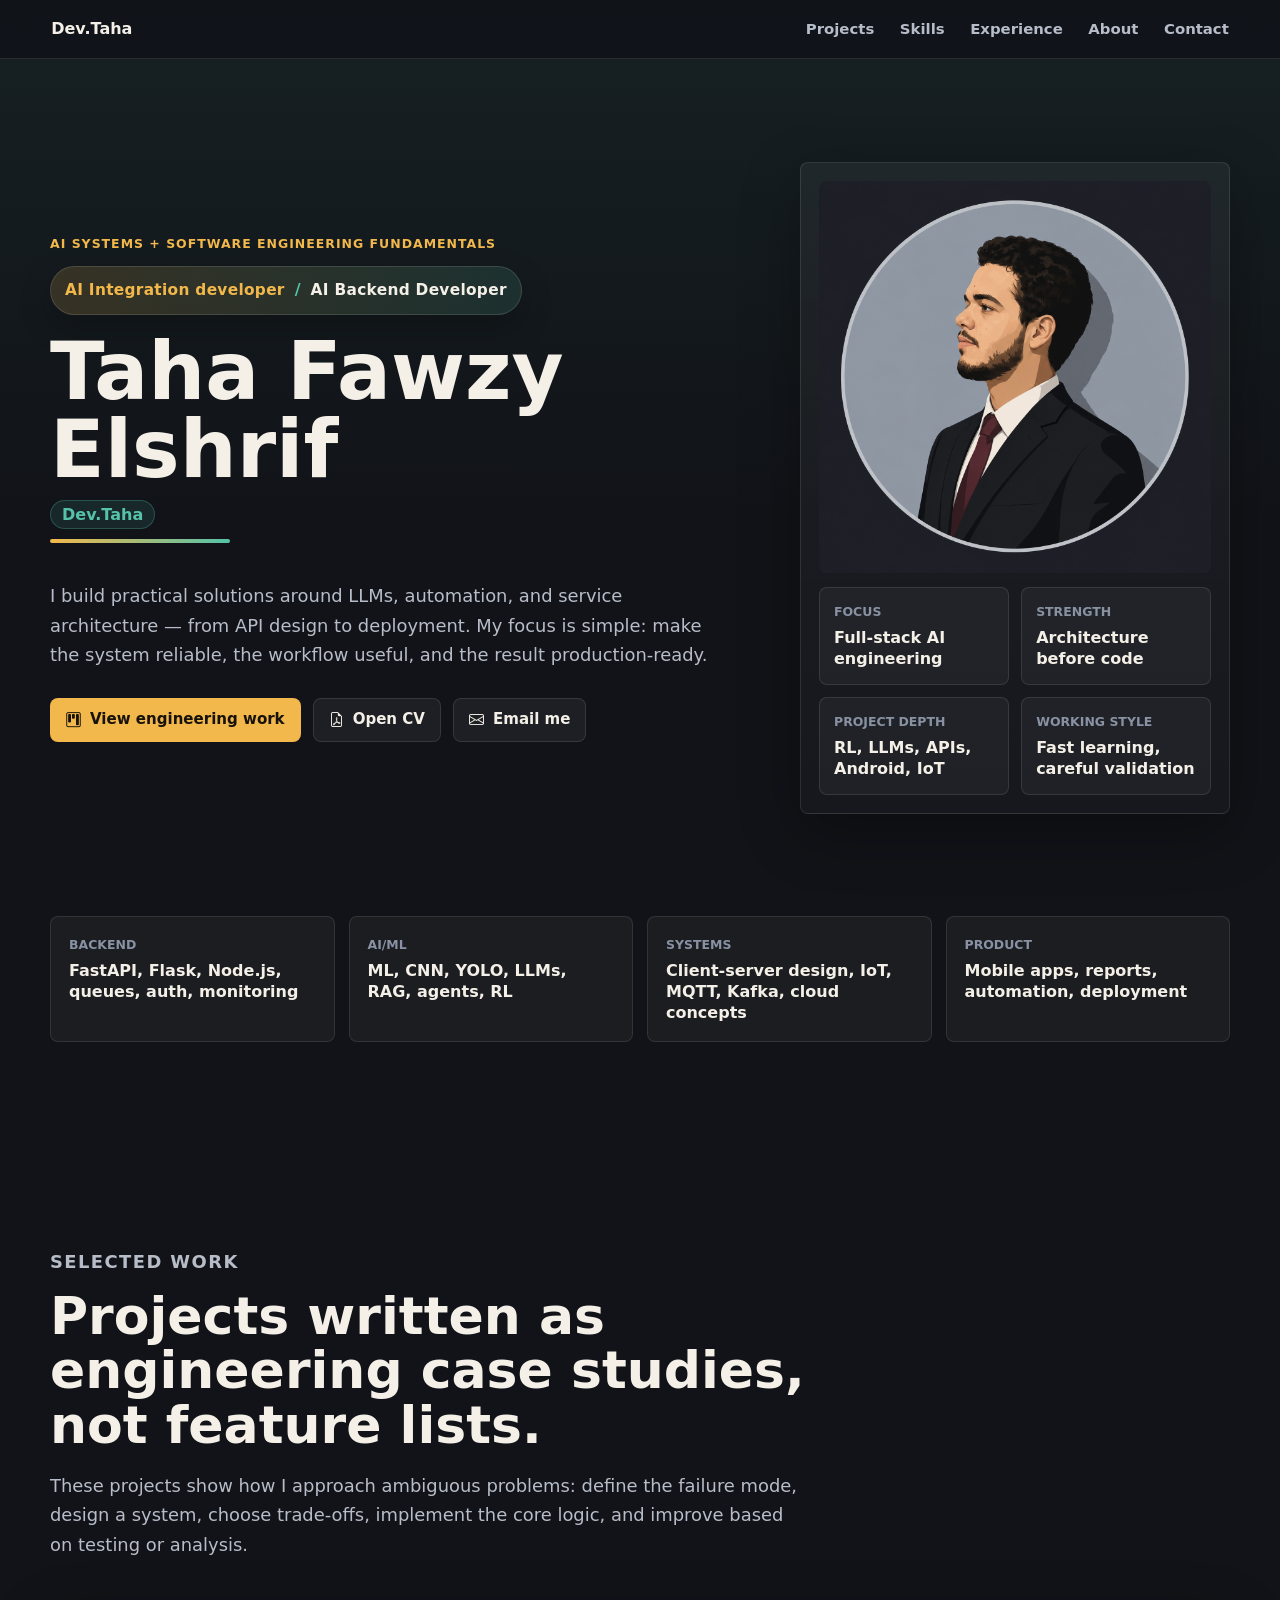
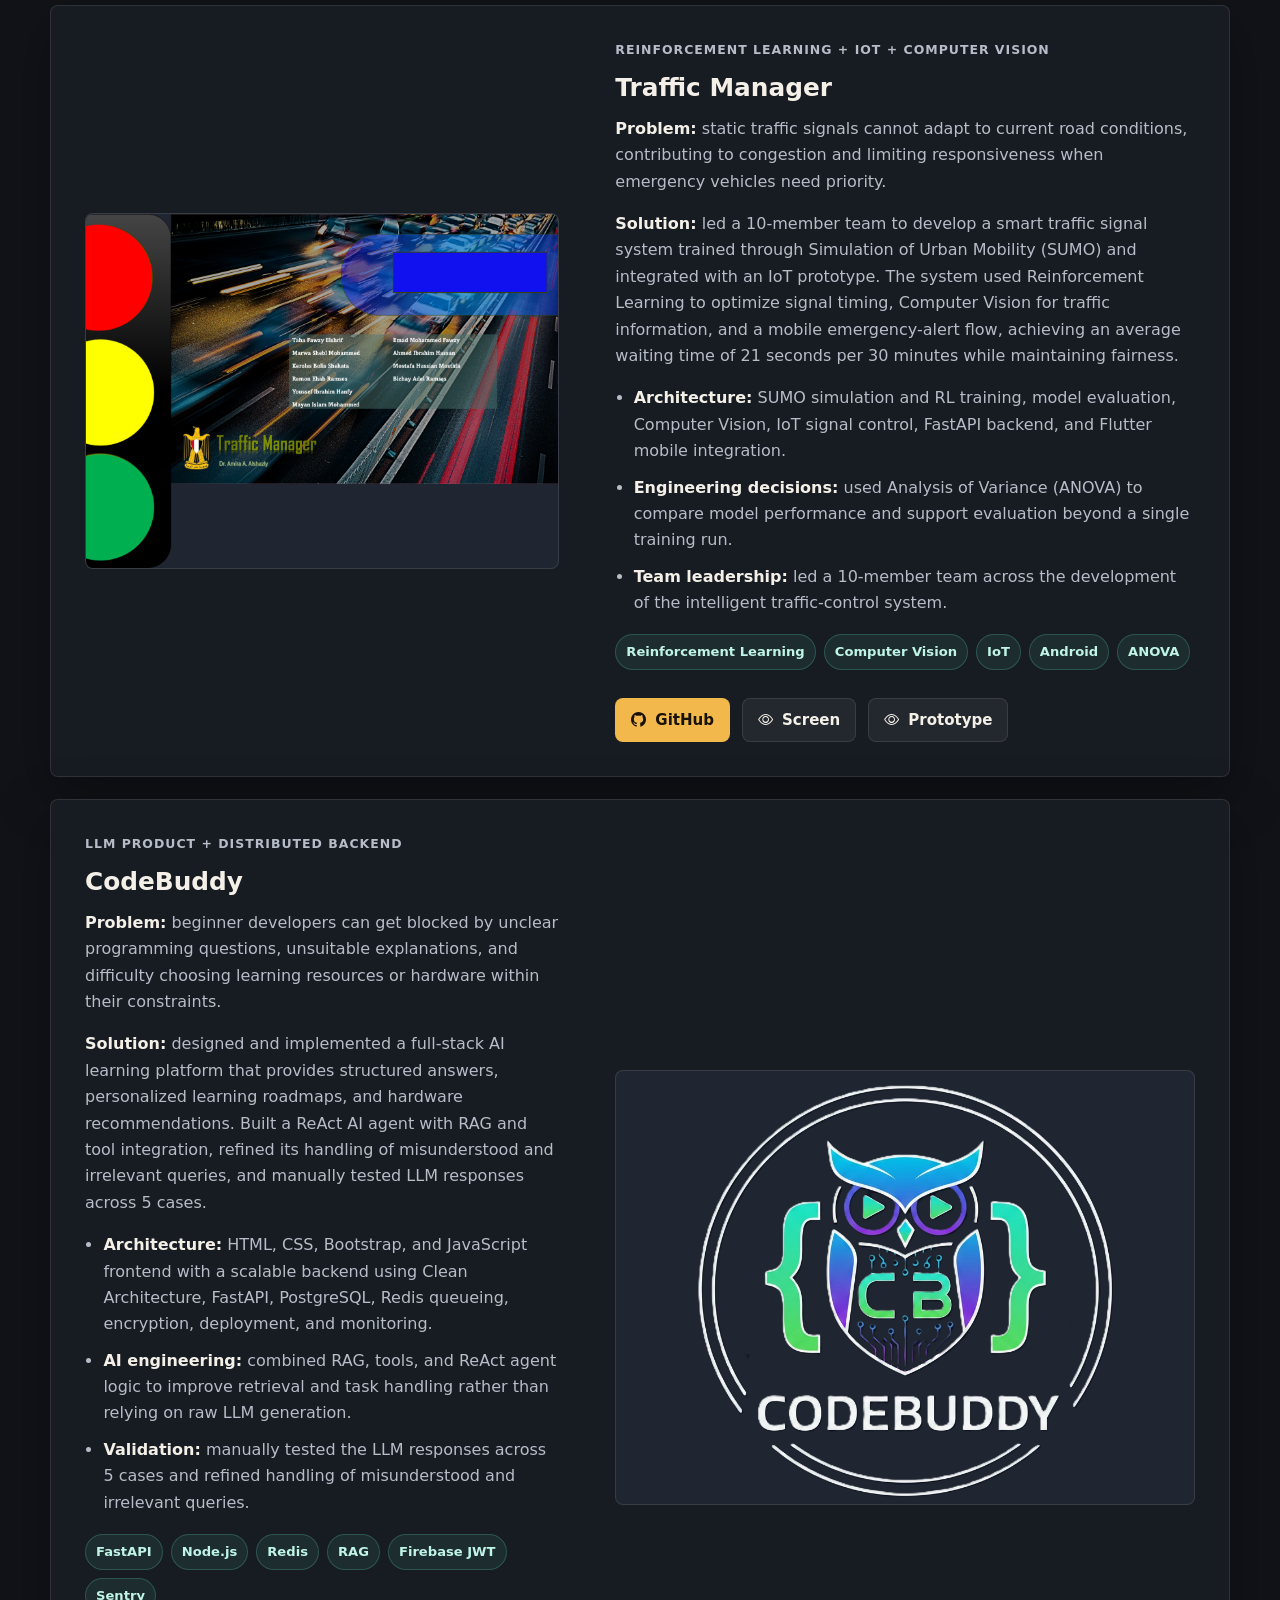
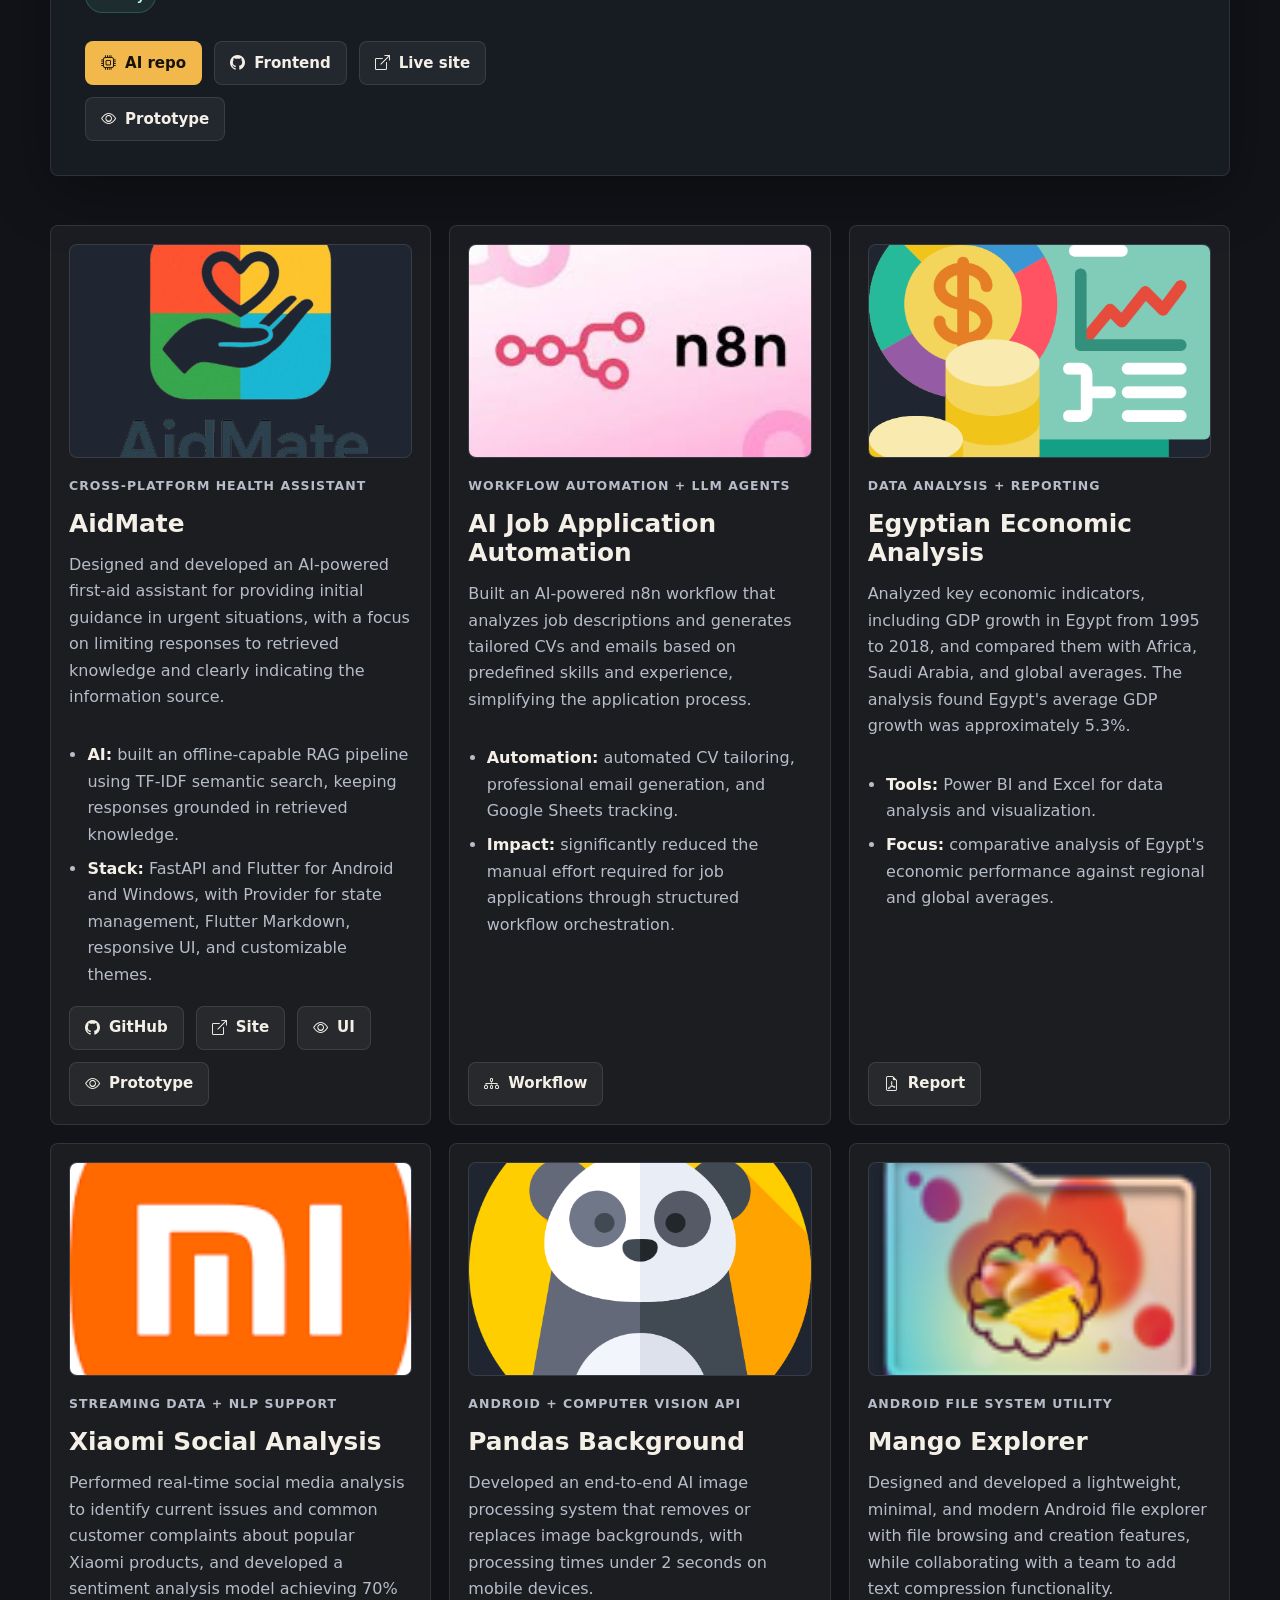
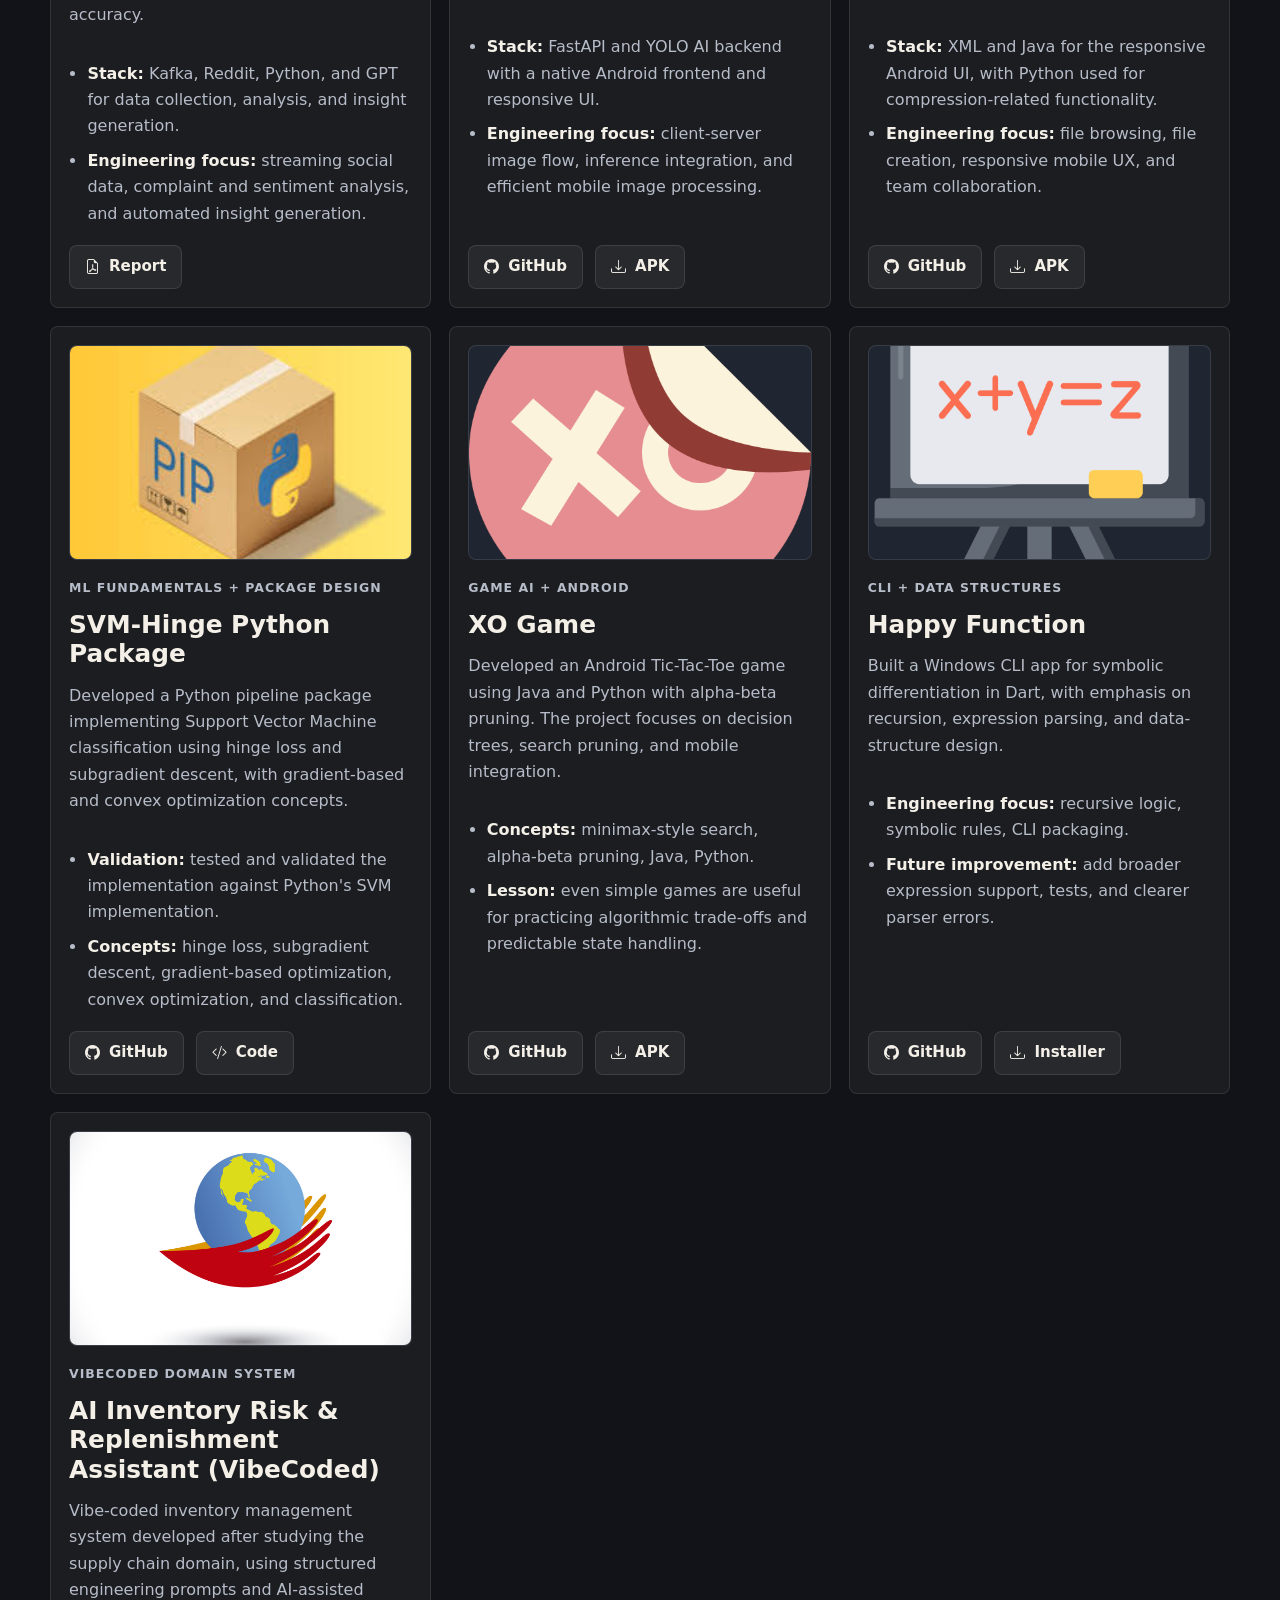
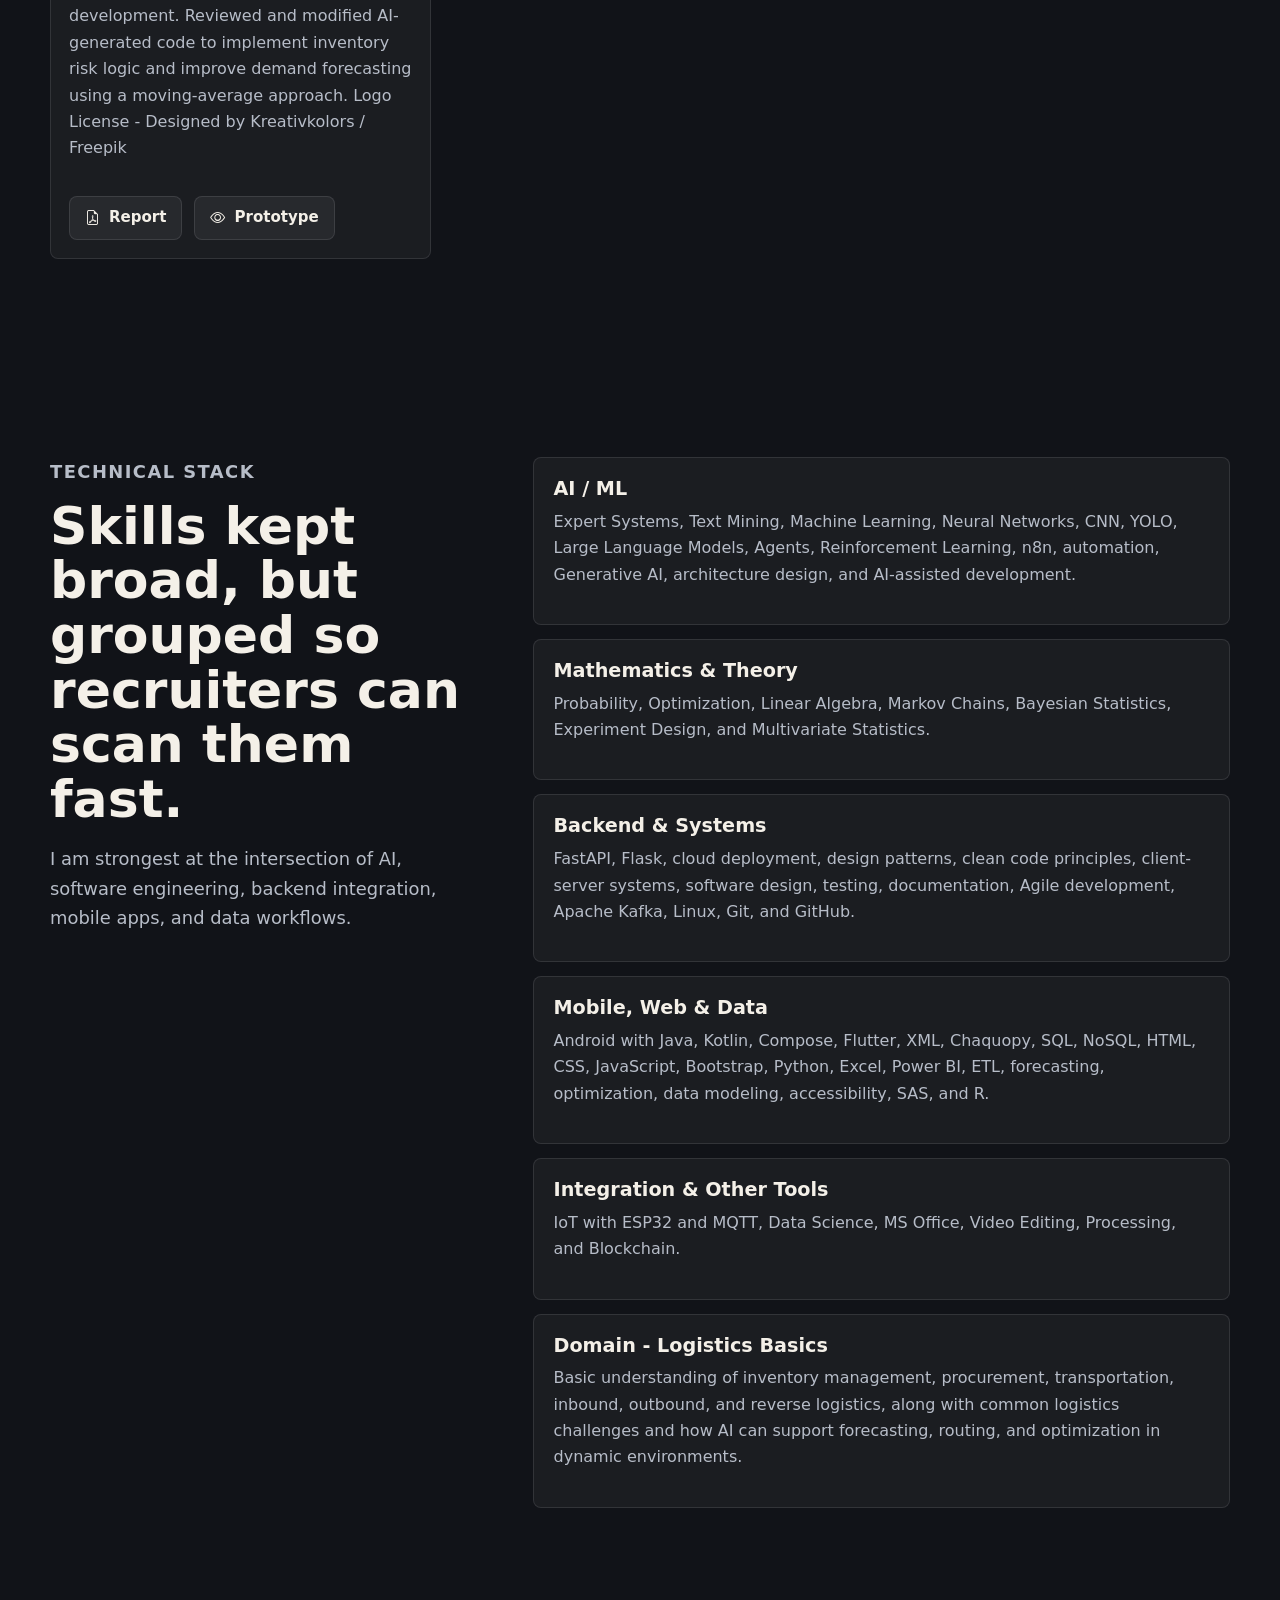
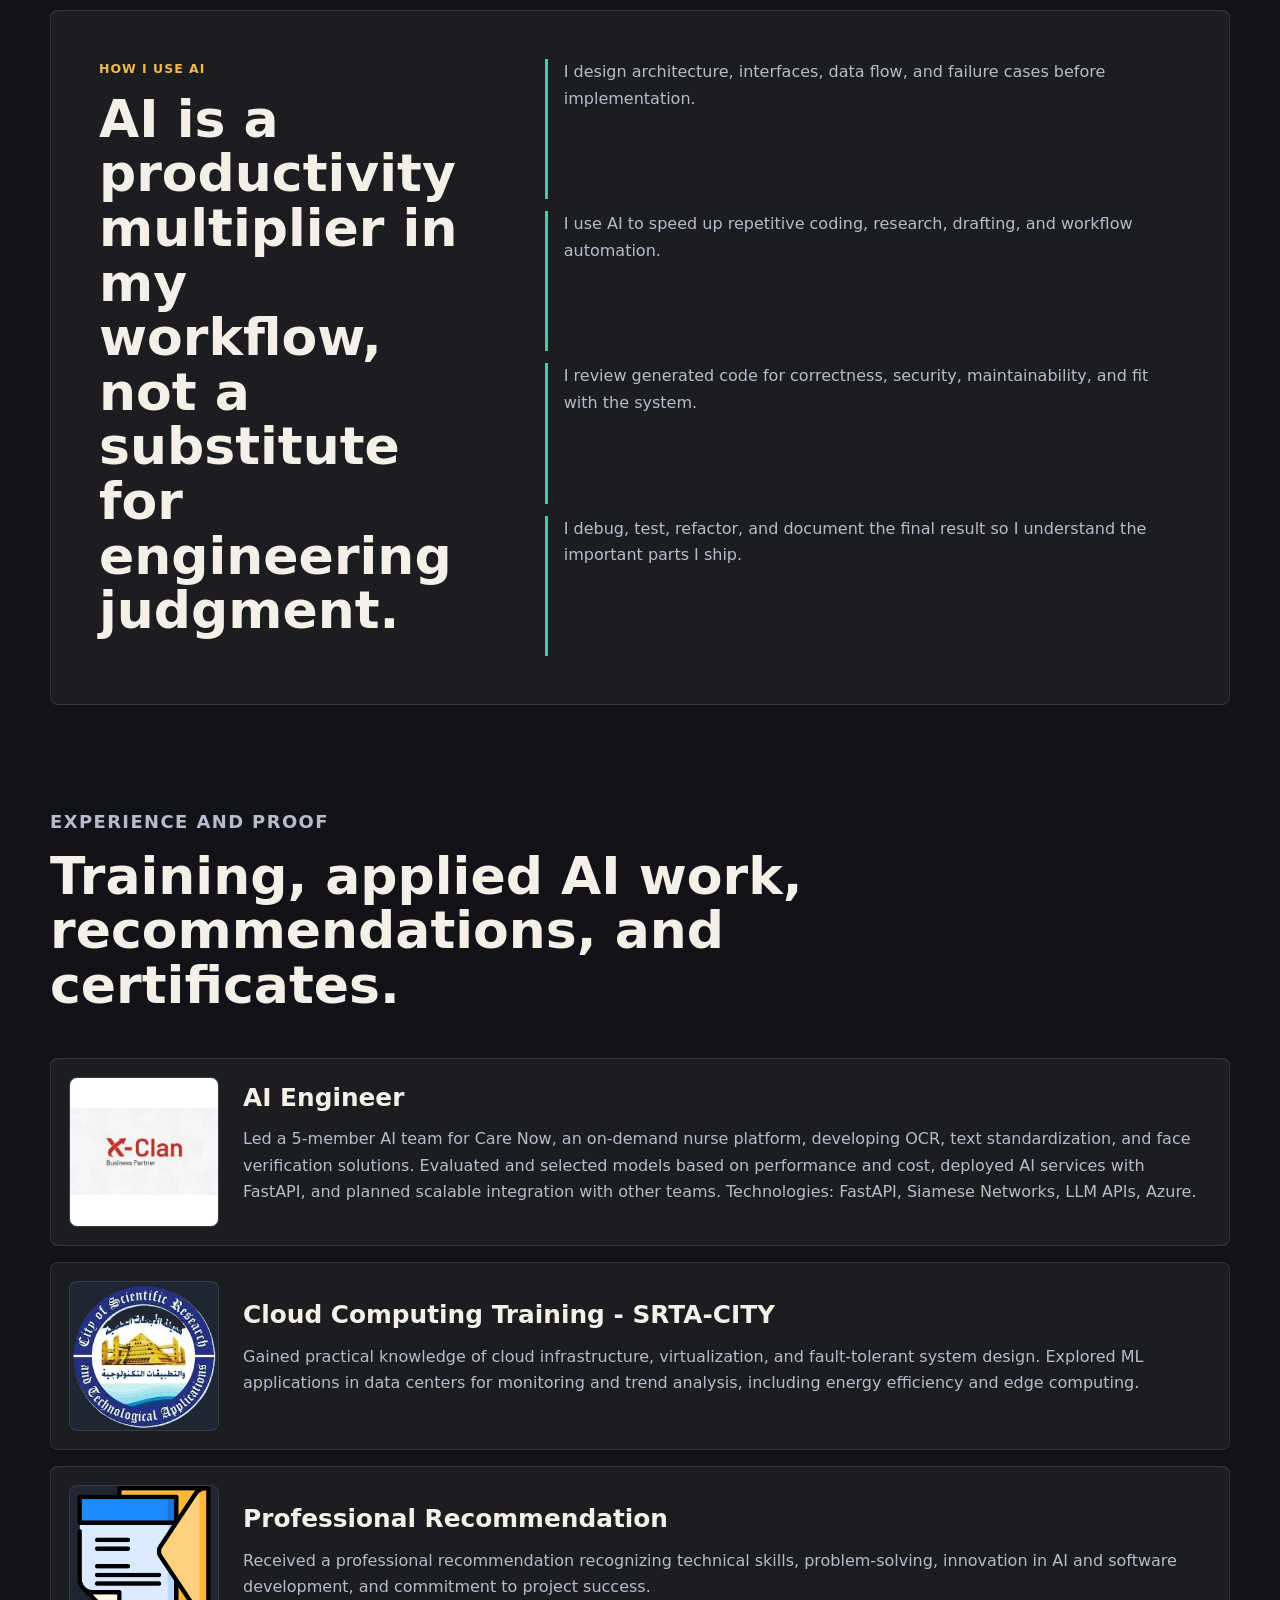
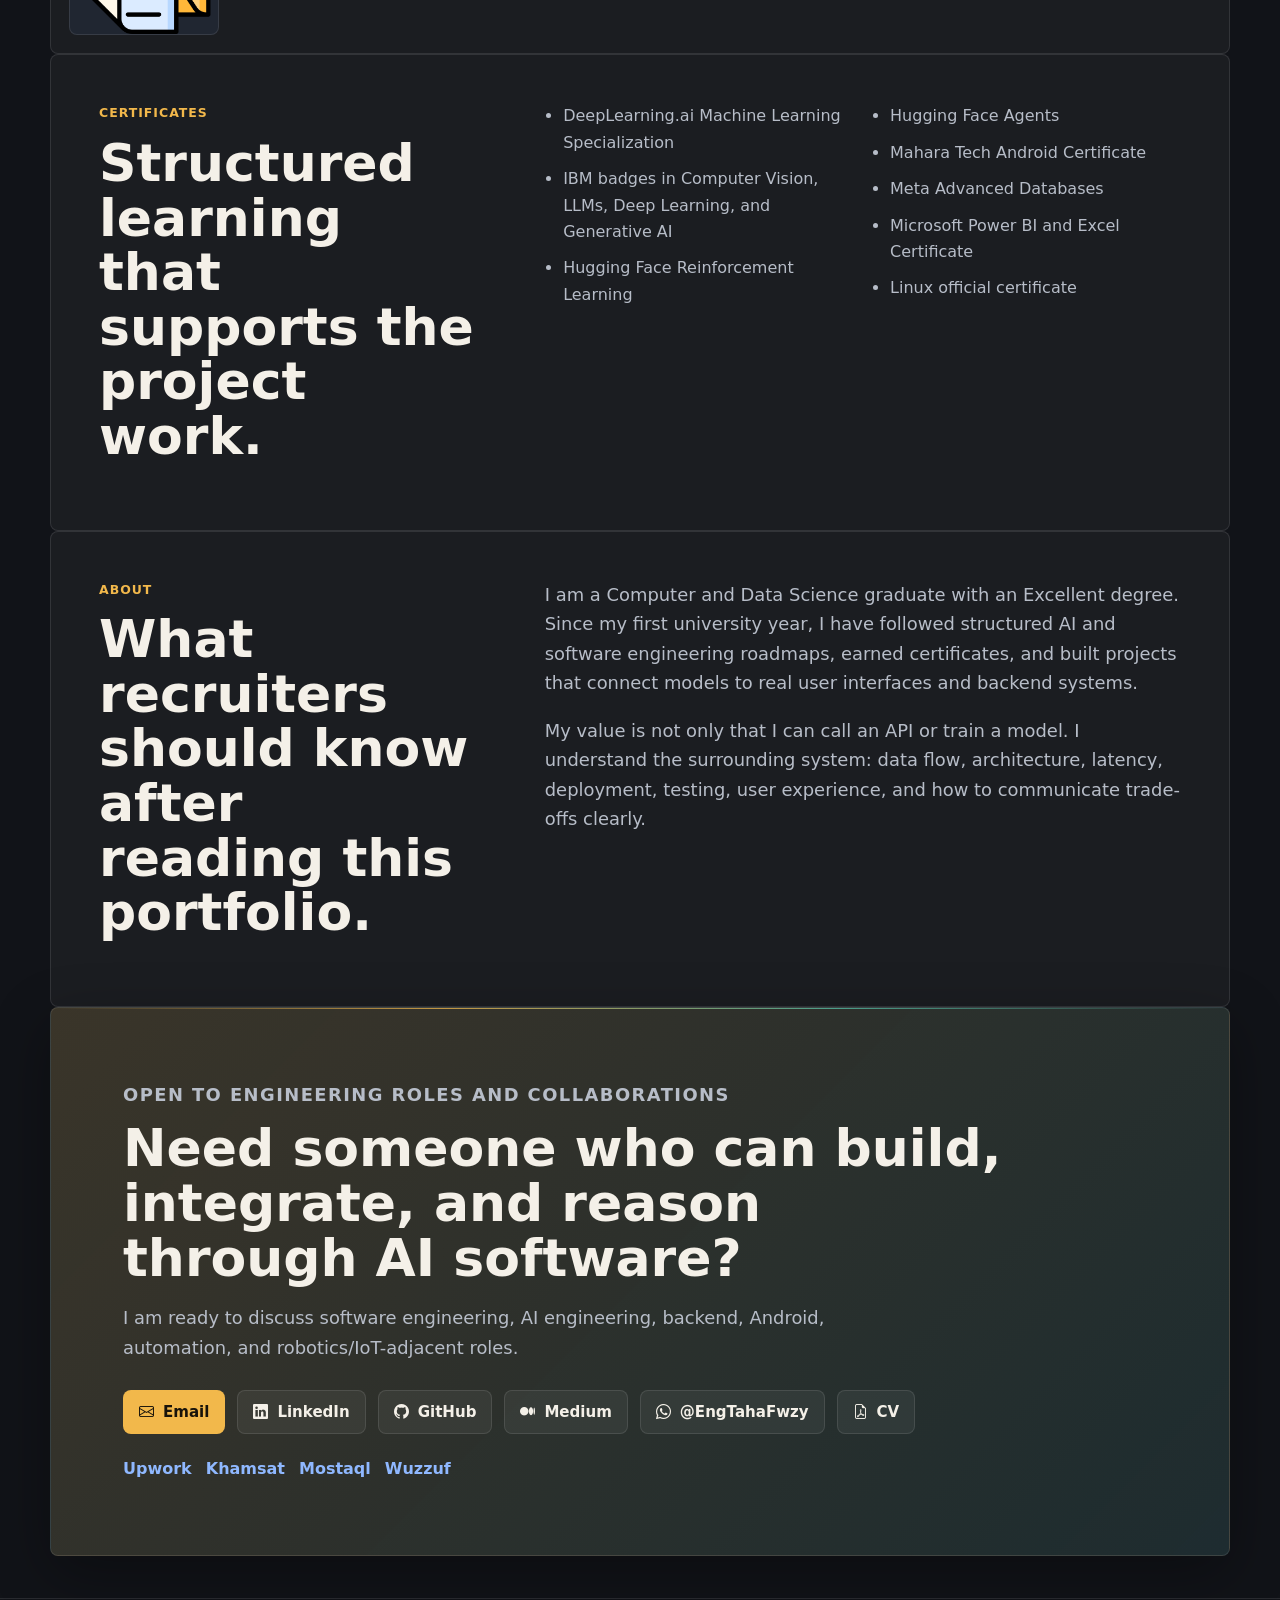
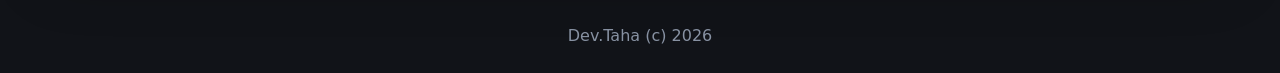
==== commit 065b967c: "Refactor project description in index.html Removed unnecessary newline characters and improved descr" ====
--- a/index.html
+++ b/index.html
@@ -494,10 +494,9 @@
                     <h3>AI Inventory Risk & Replenishment Assistant (VibeCoded)</h3>
                     <p>
                        Vibe-coded inventory management system developed after studying the supply chain domain, using structured engineering prompts and AI-assisted development.
-                        \n
+                        
                        Reviewed and modified AI-generated code to implement inventory risk logic and improve demand forecasting using a moving-average approach.
 
-                       \n\n
                         <a href="http://www.freepik.com">Logo License - Designed by Kreativkolors / Freepik</a>
 
                     </p>
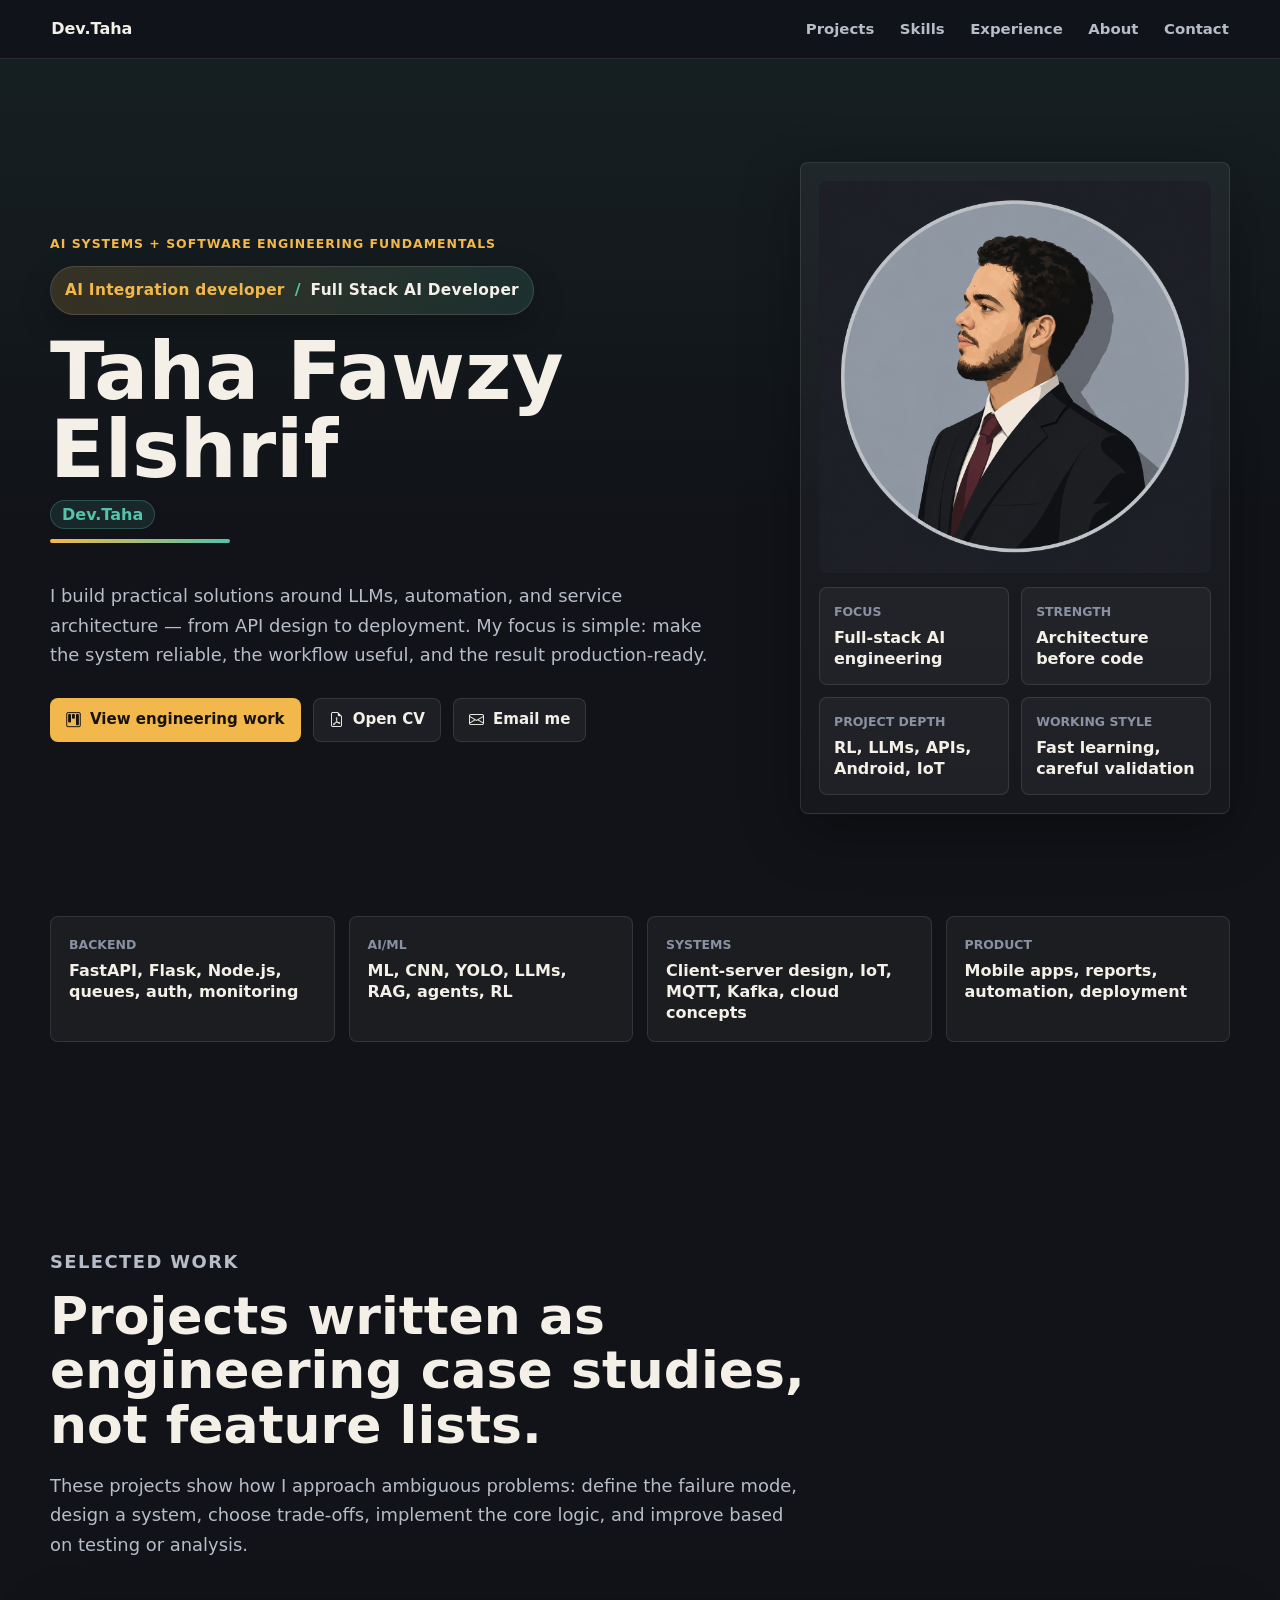
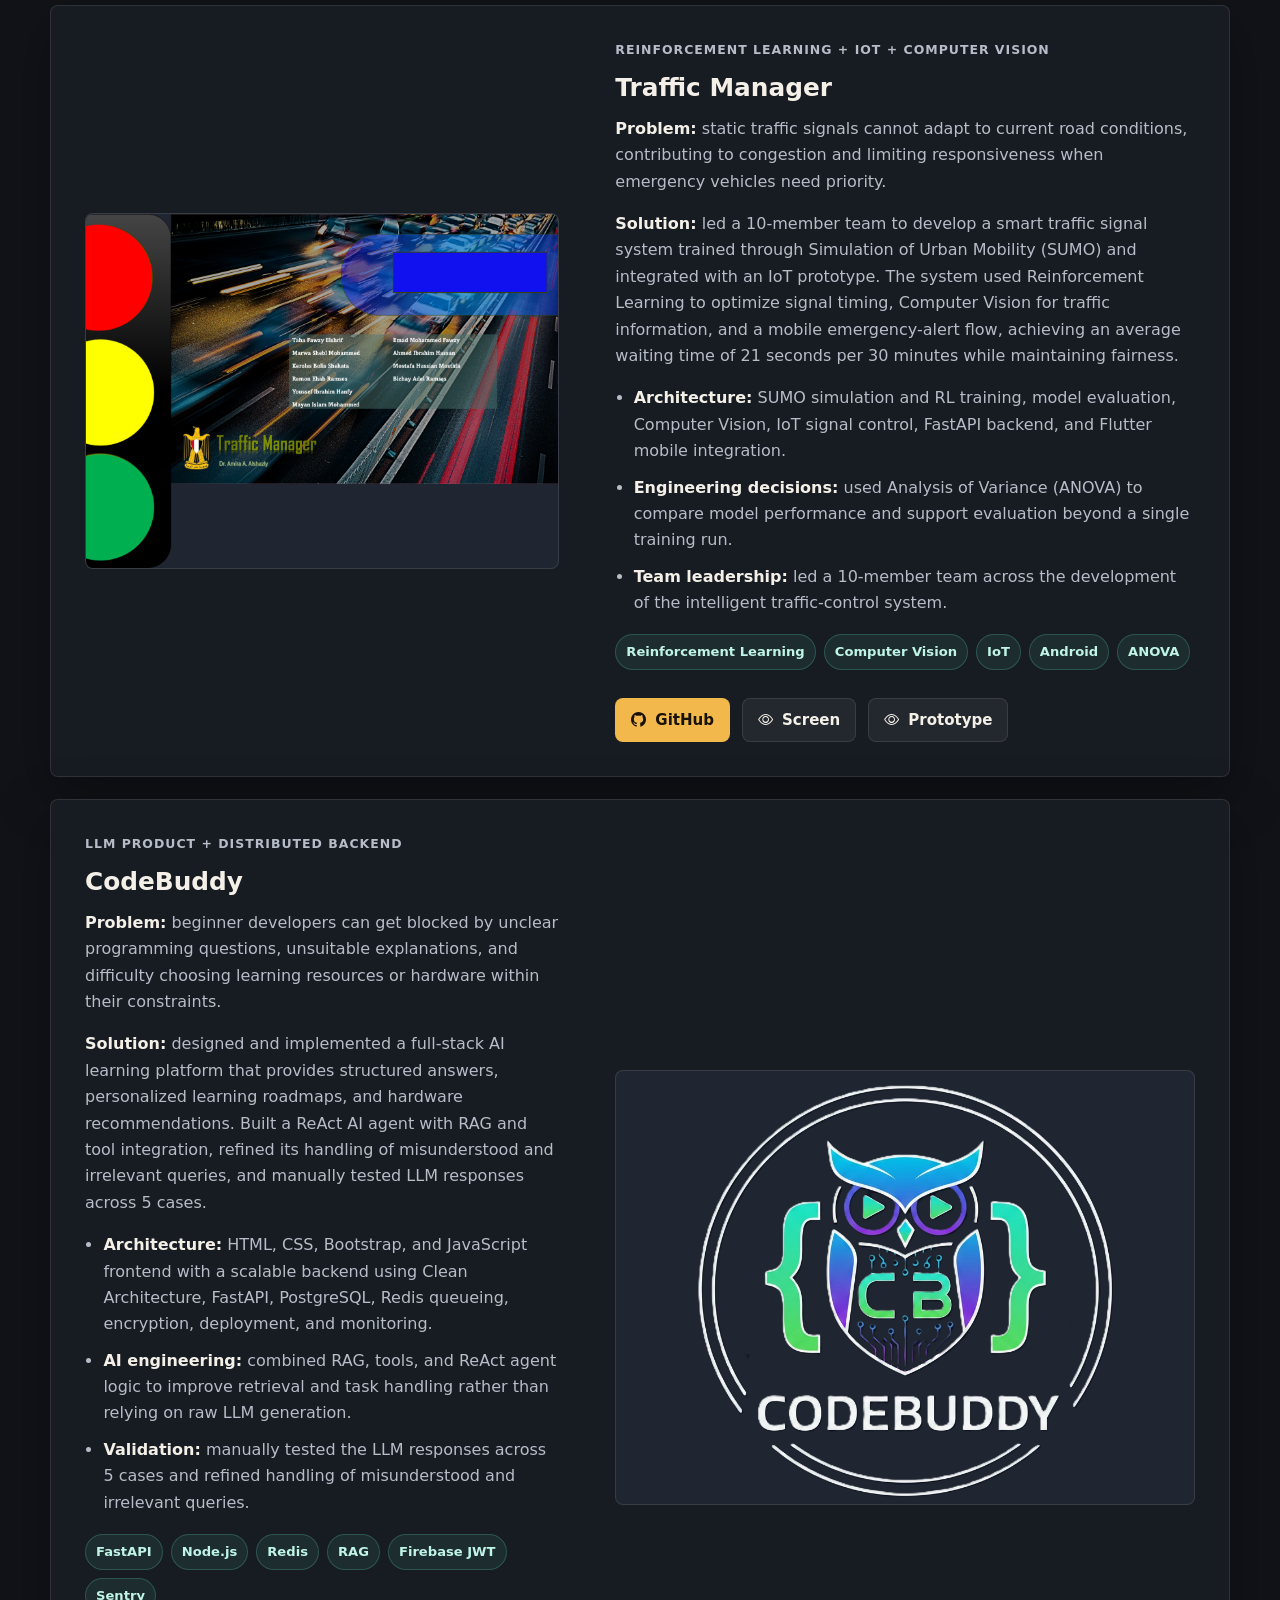
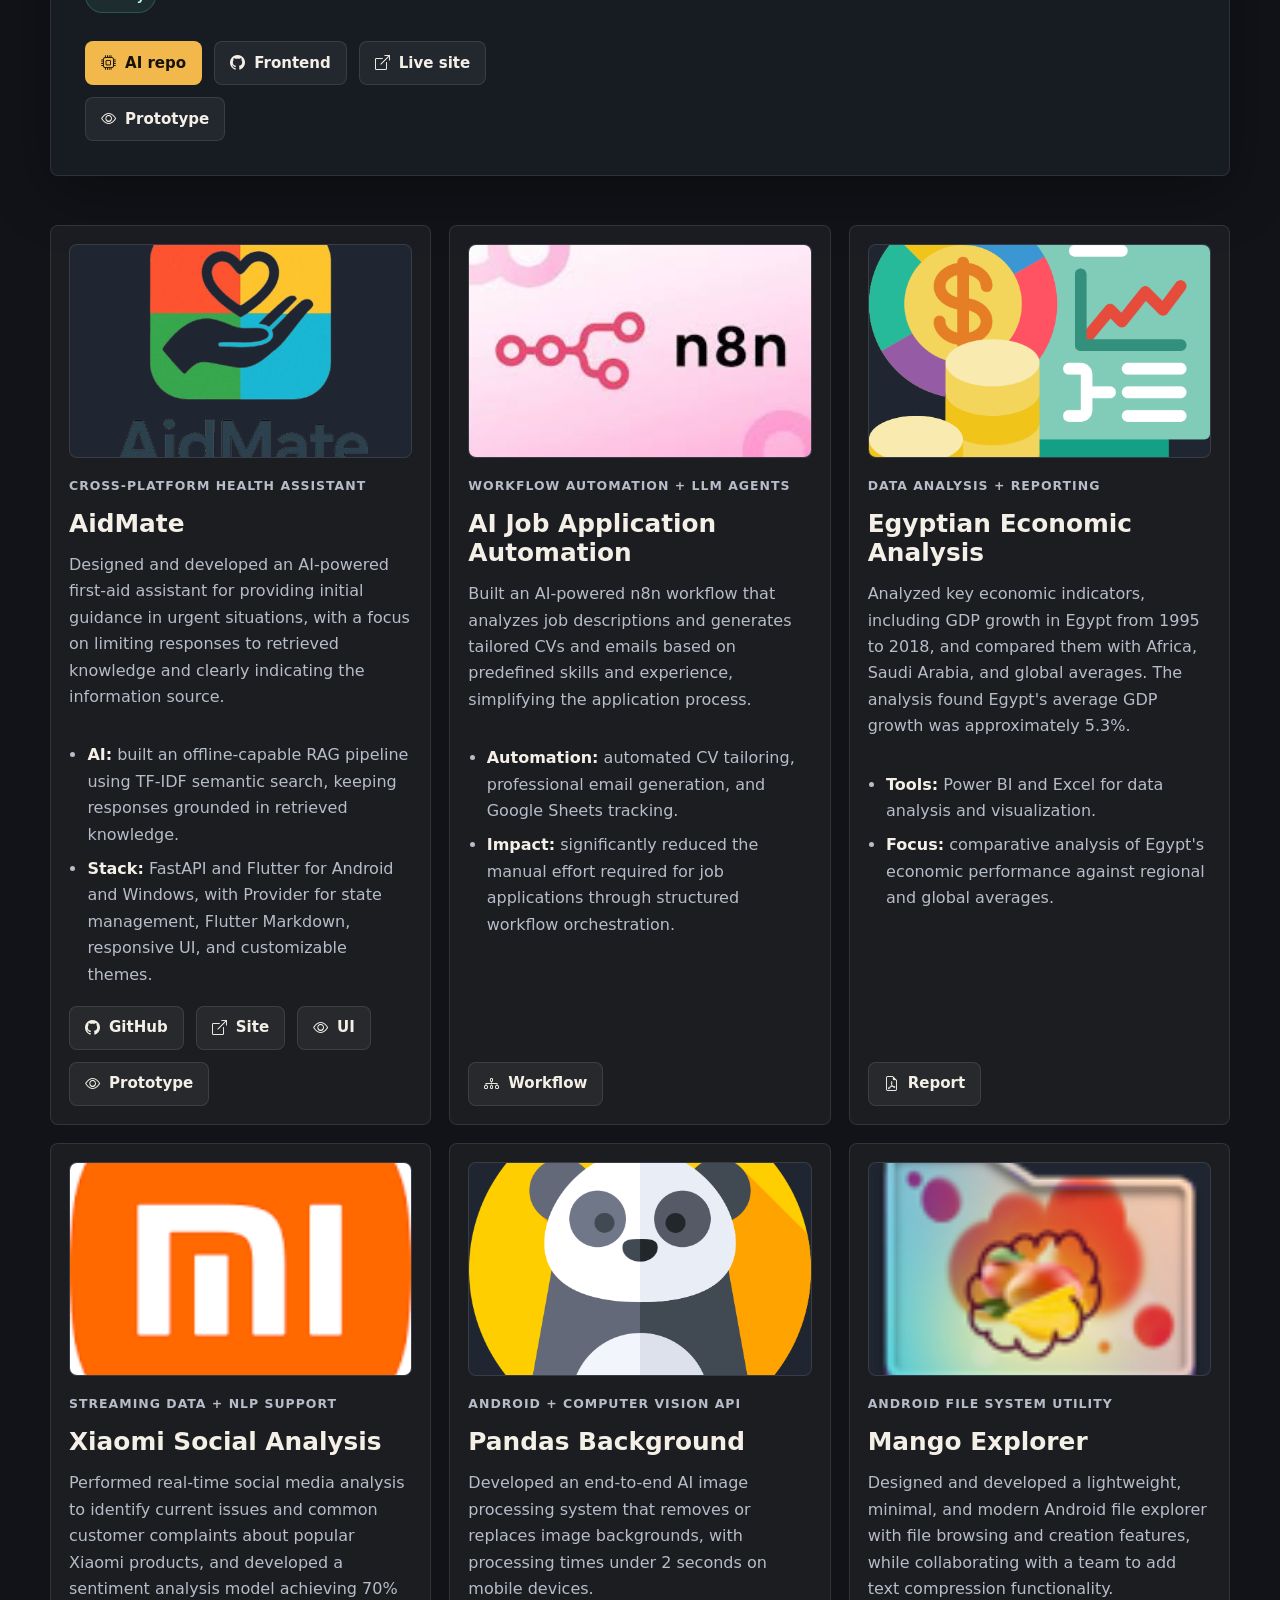
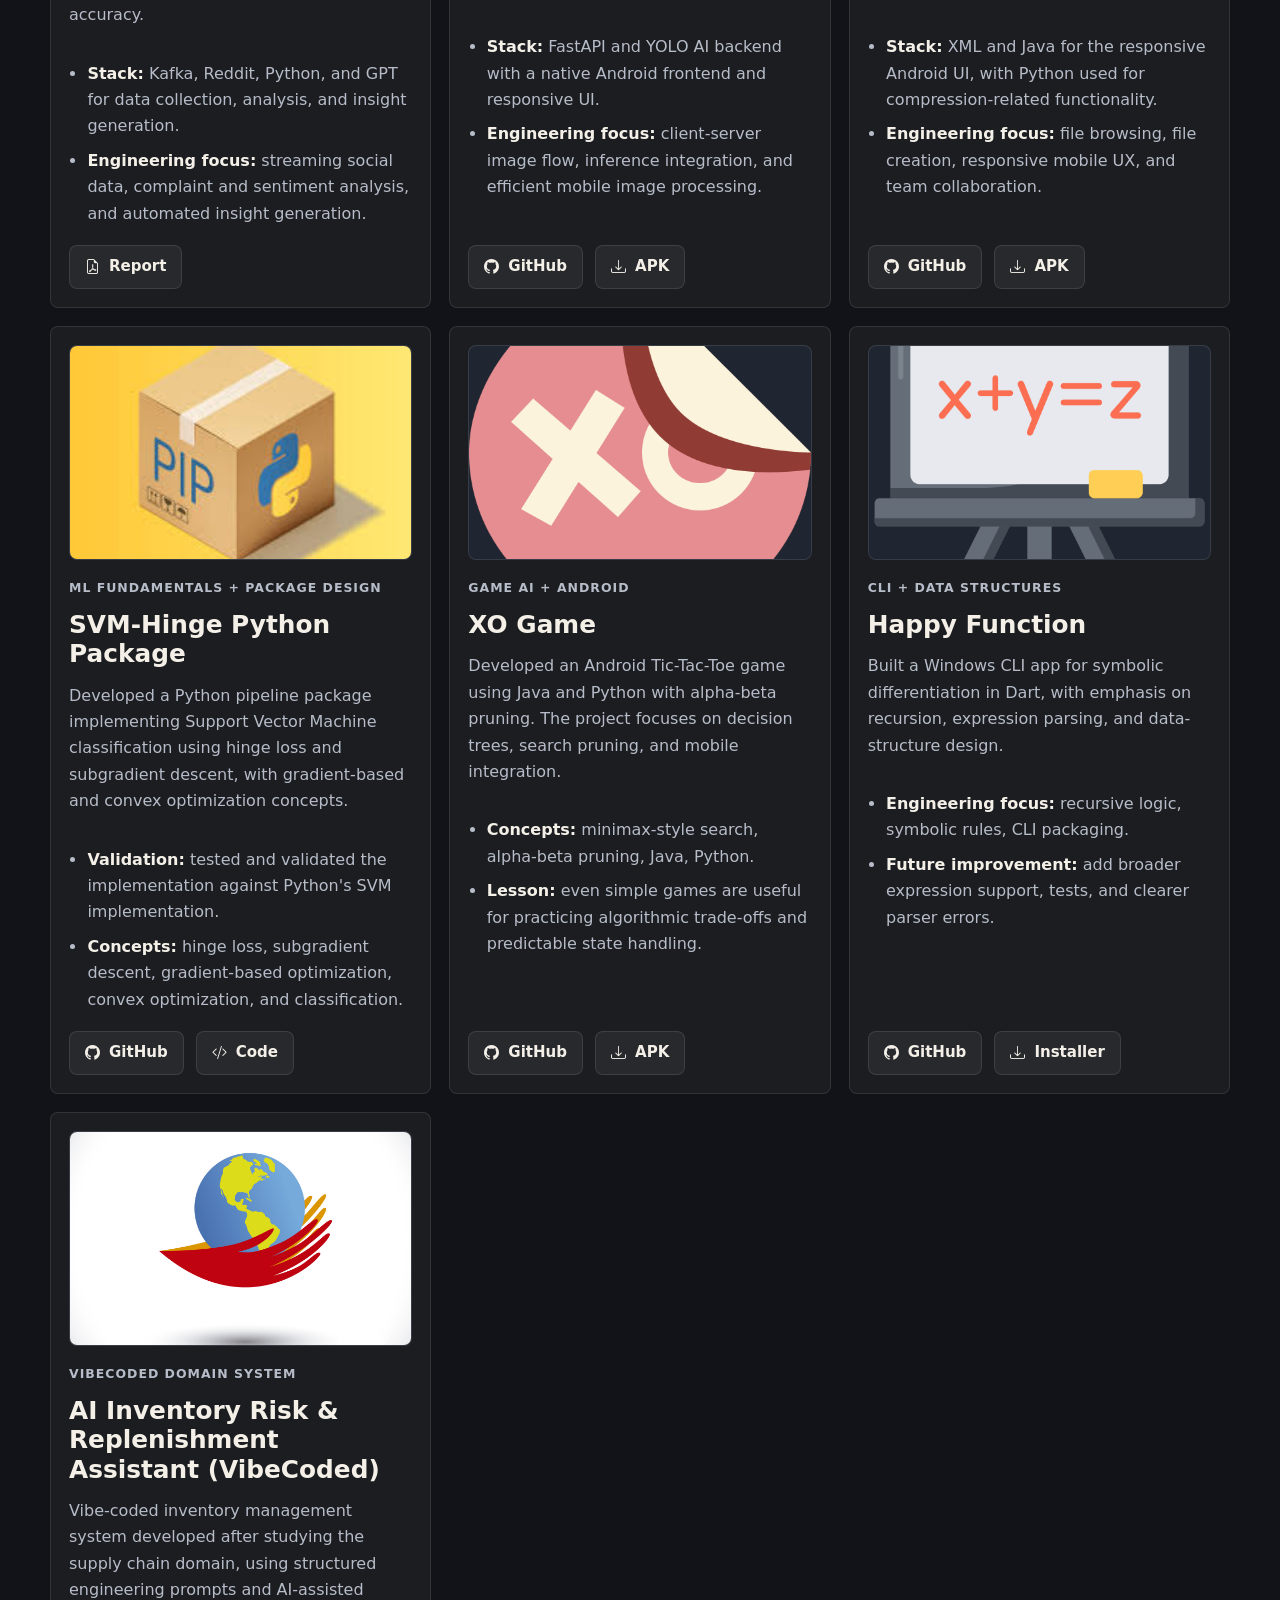
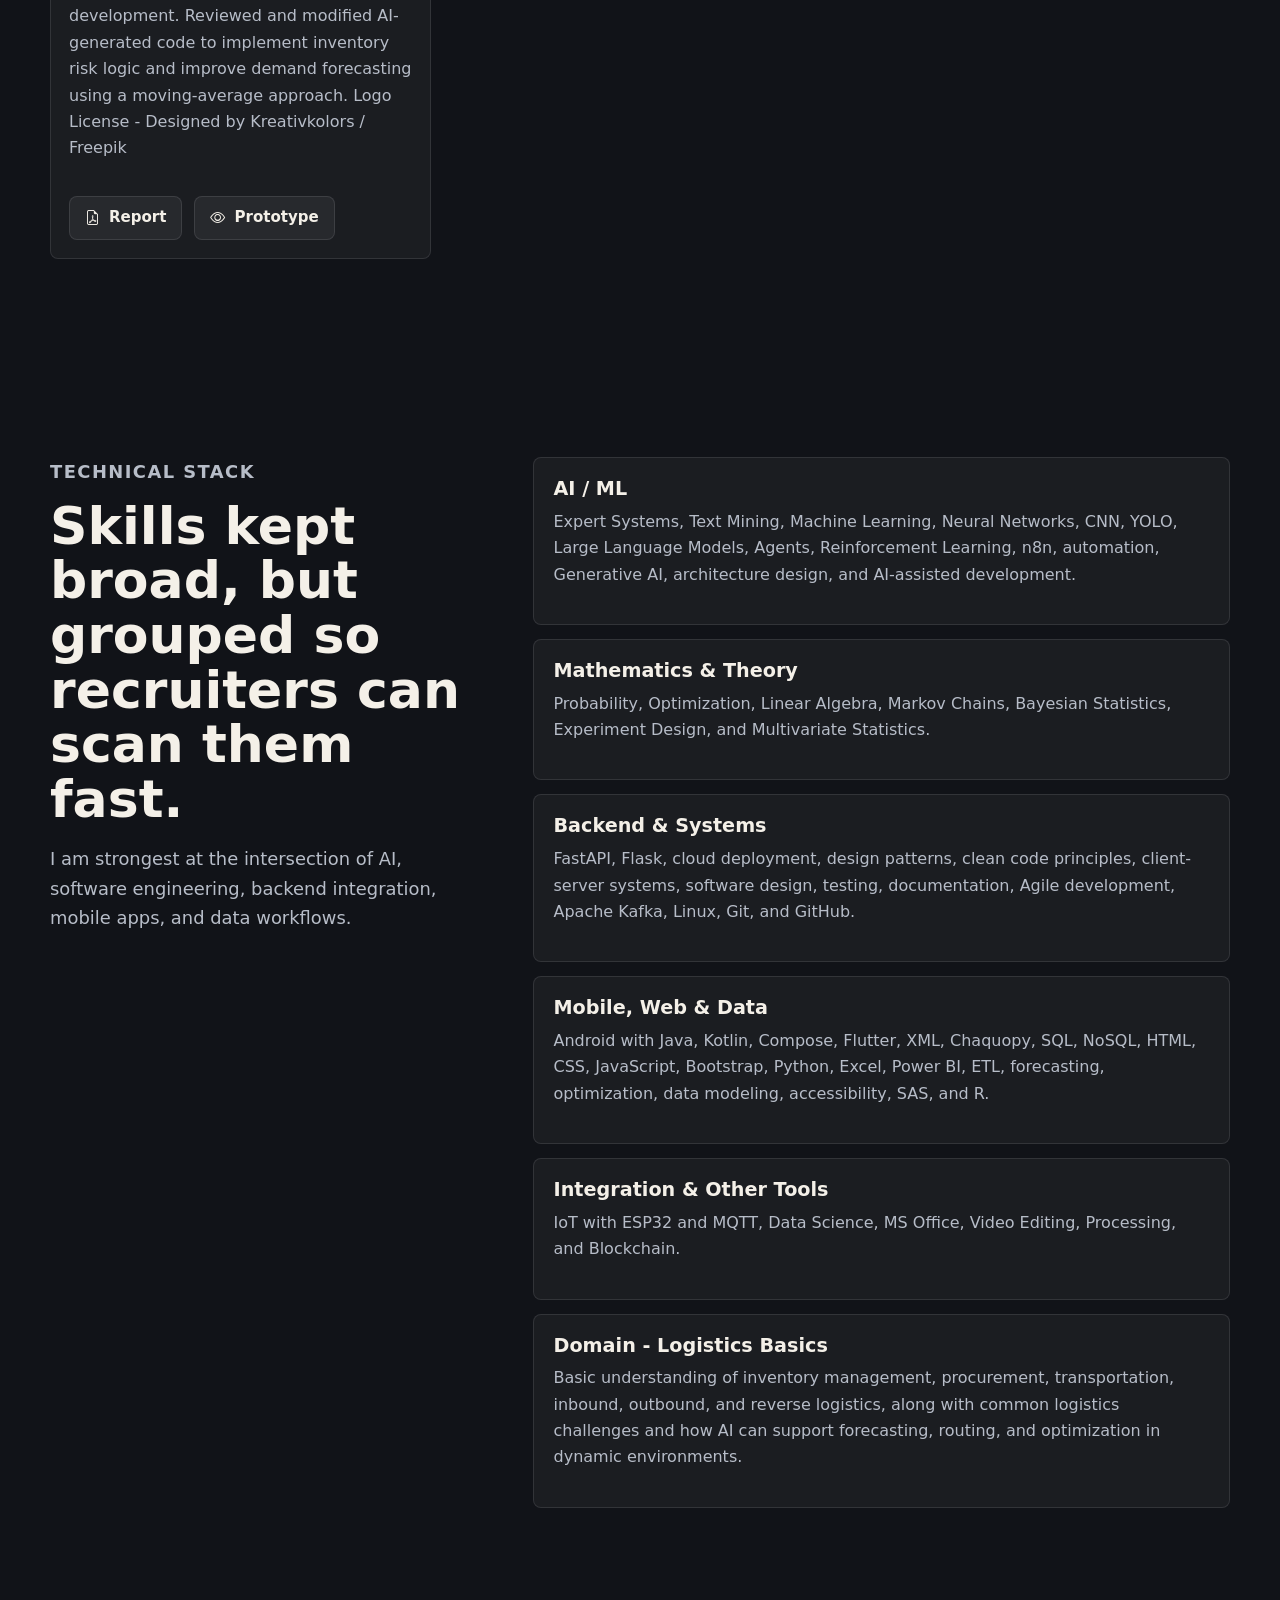
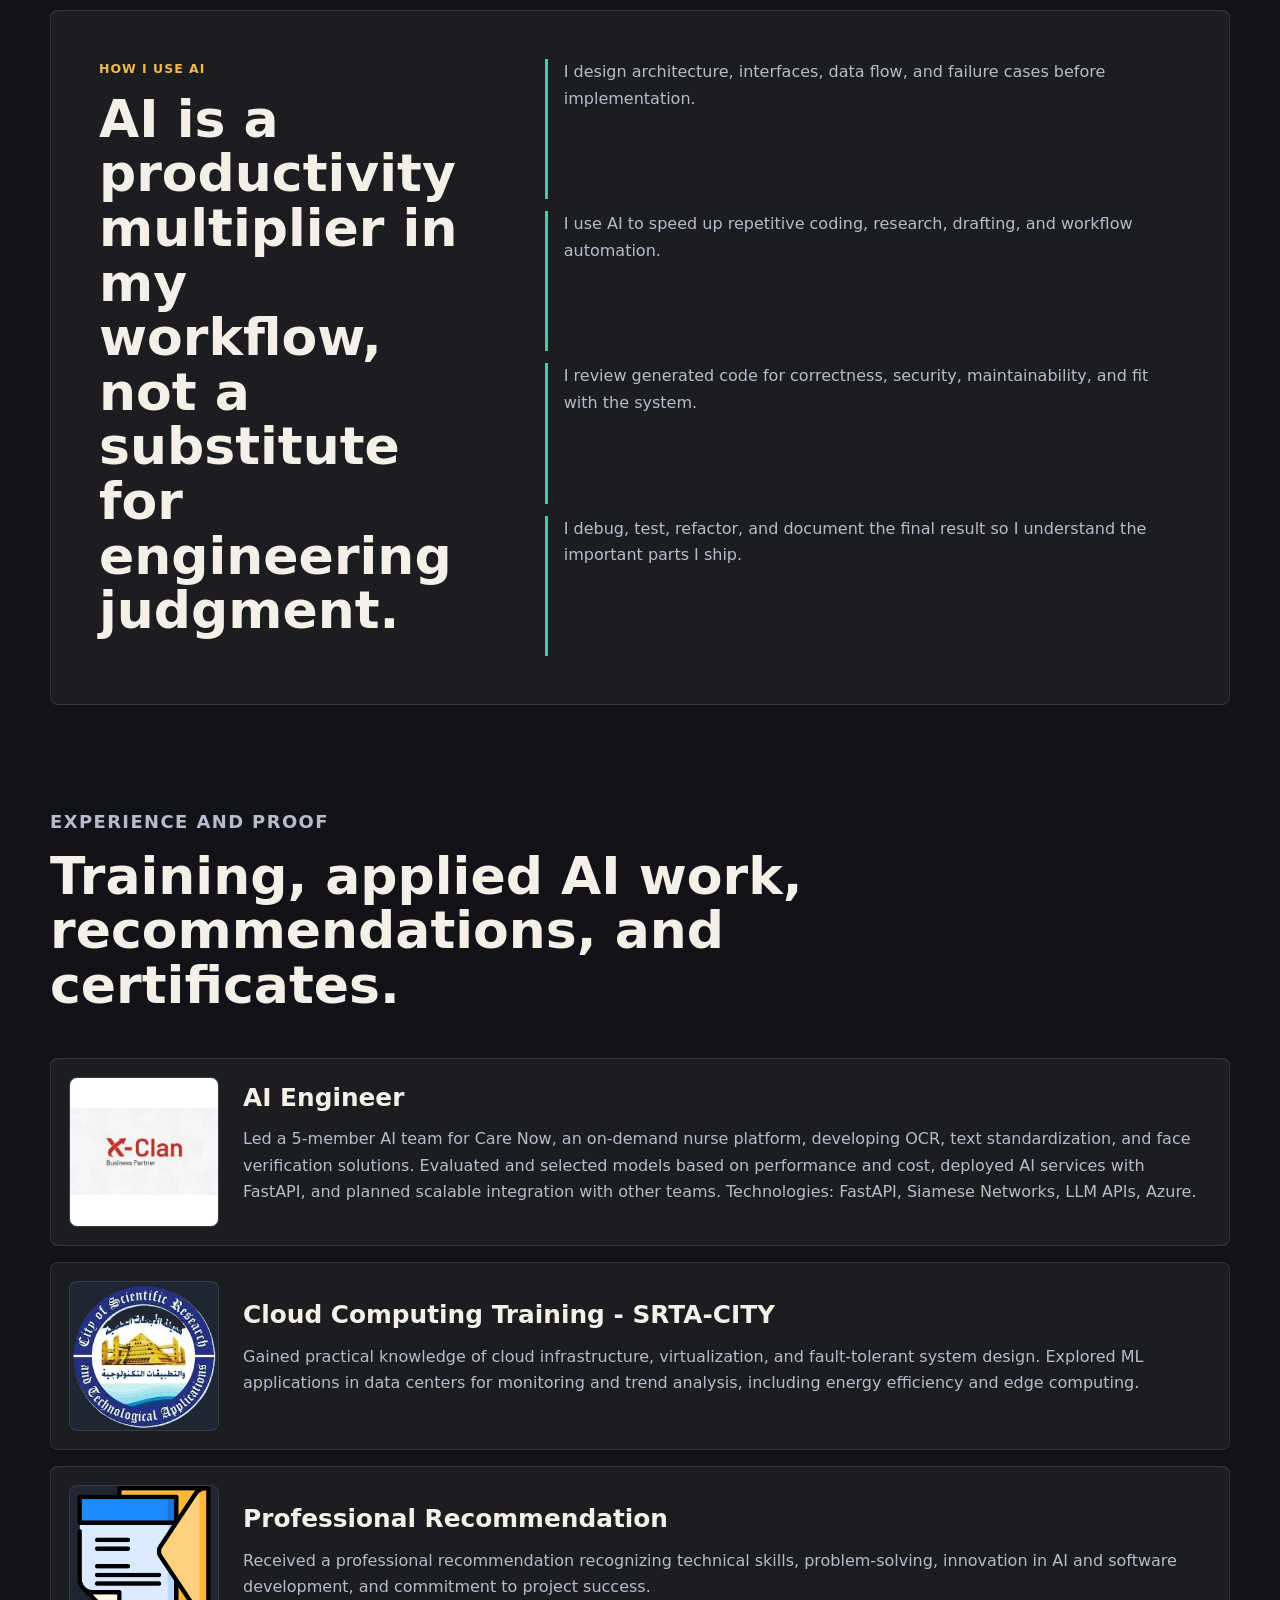
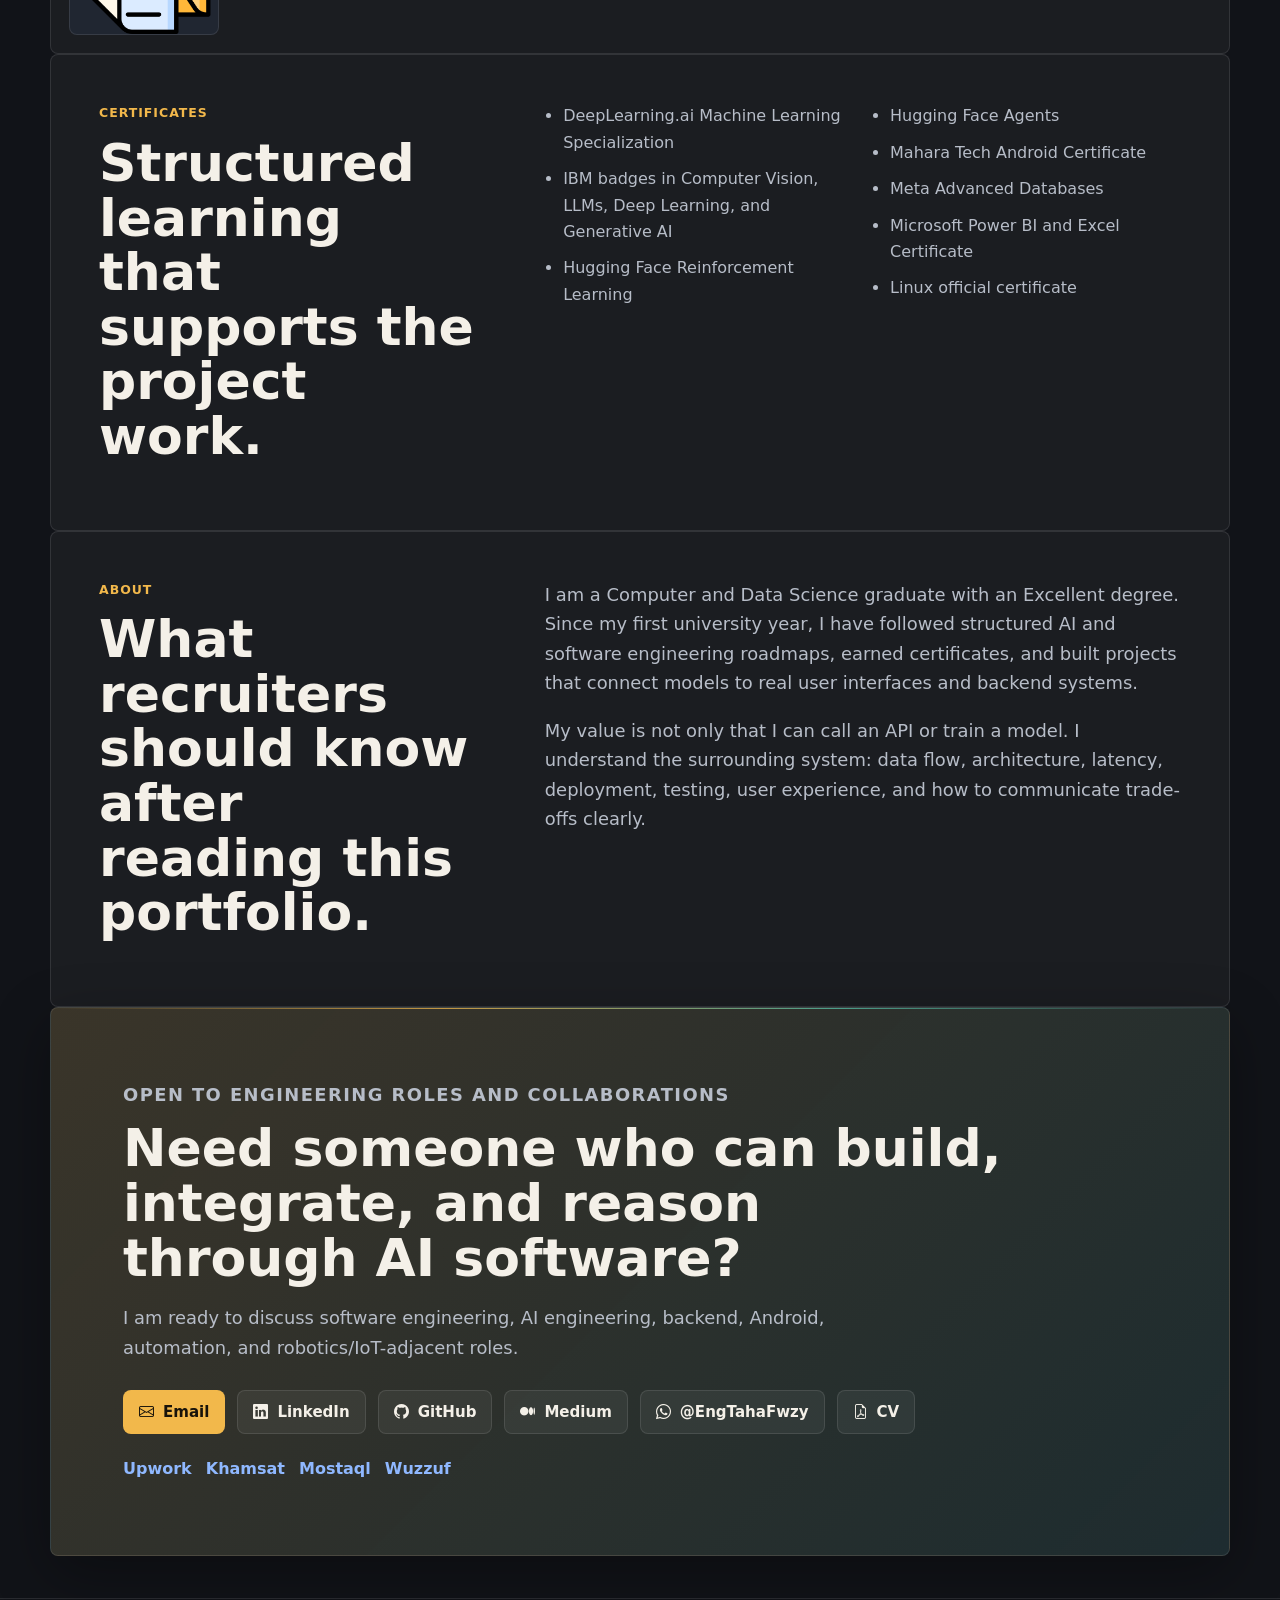
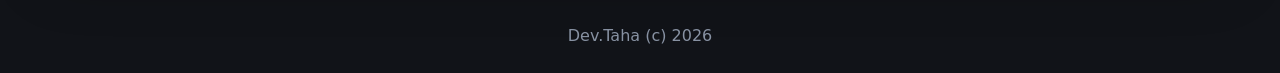
==== commit 61611a84: "Replace 'AI Backend Developer' with 'Full Stack AI Developer'" ====
--- a/index.html
+++ b/index.html
@@ -135,7 +135,7 @@
                 <div class="hero-role" aria-label="Primary roles">
                     <span class="role-chip">AI Integration developer</span>
                     <span class="role-divider">/</span>
-                    <span class="role-chip">AI Backend Developer</span>
+                    <span class="role-chip">Full Stack AI Developer</span>
                 </div>
                 <h1 class="hero-name">
                     <span>Taha Fawzy Elshrif</span>
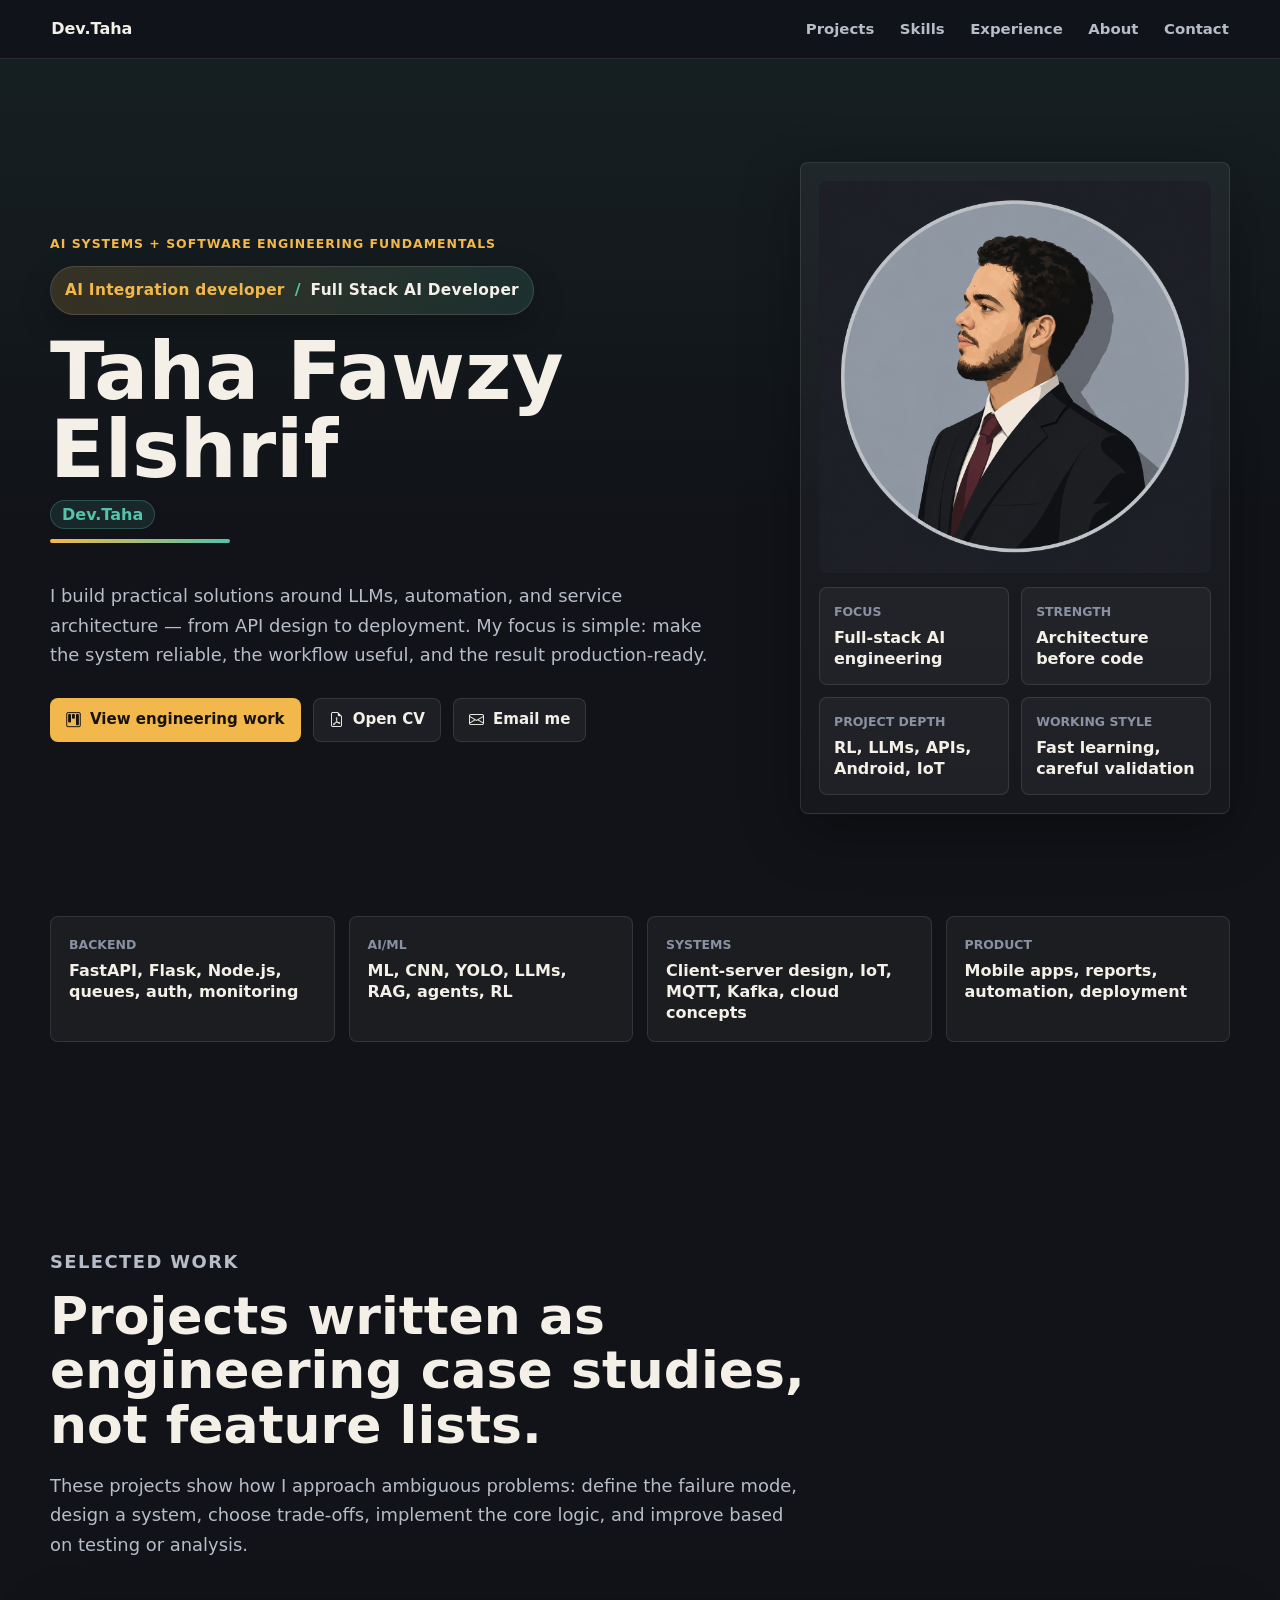
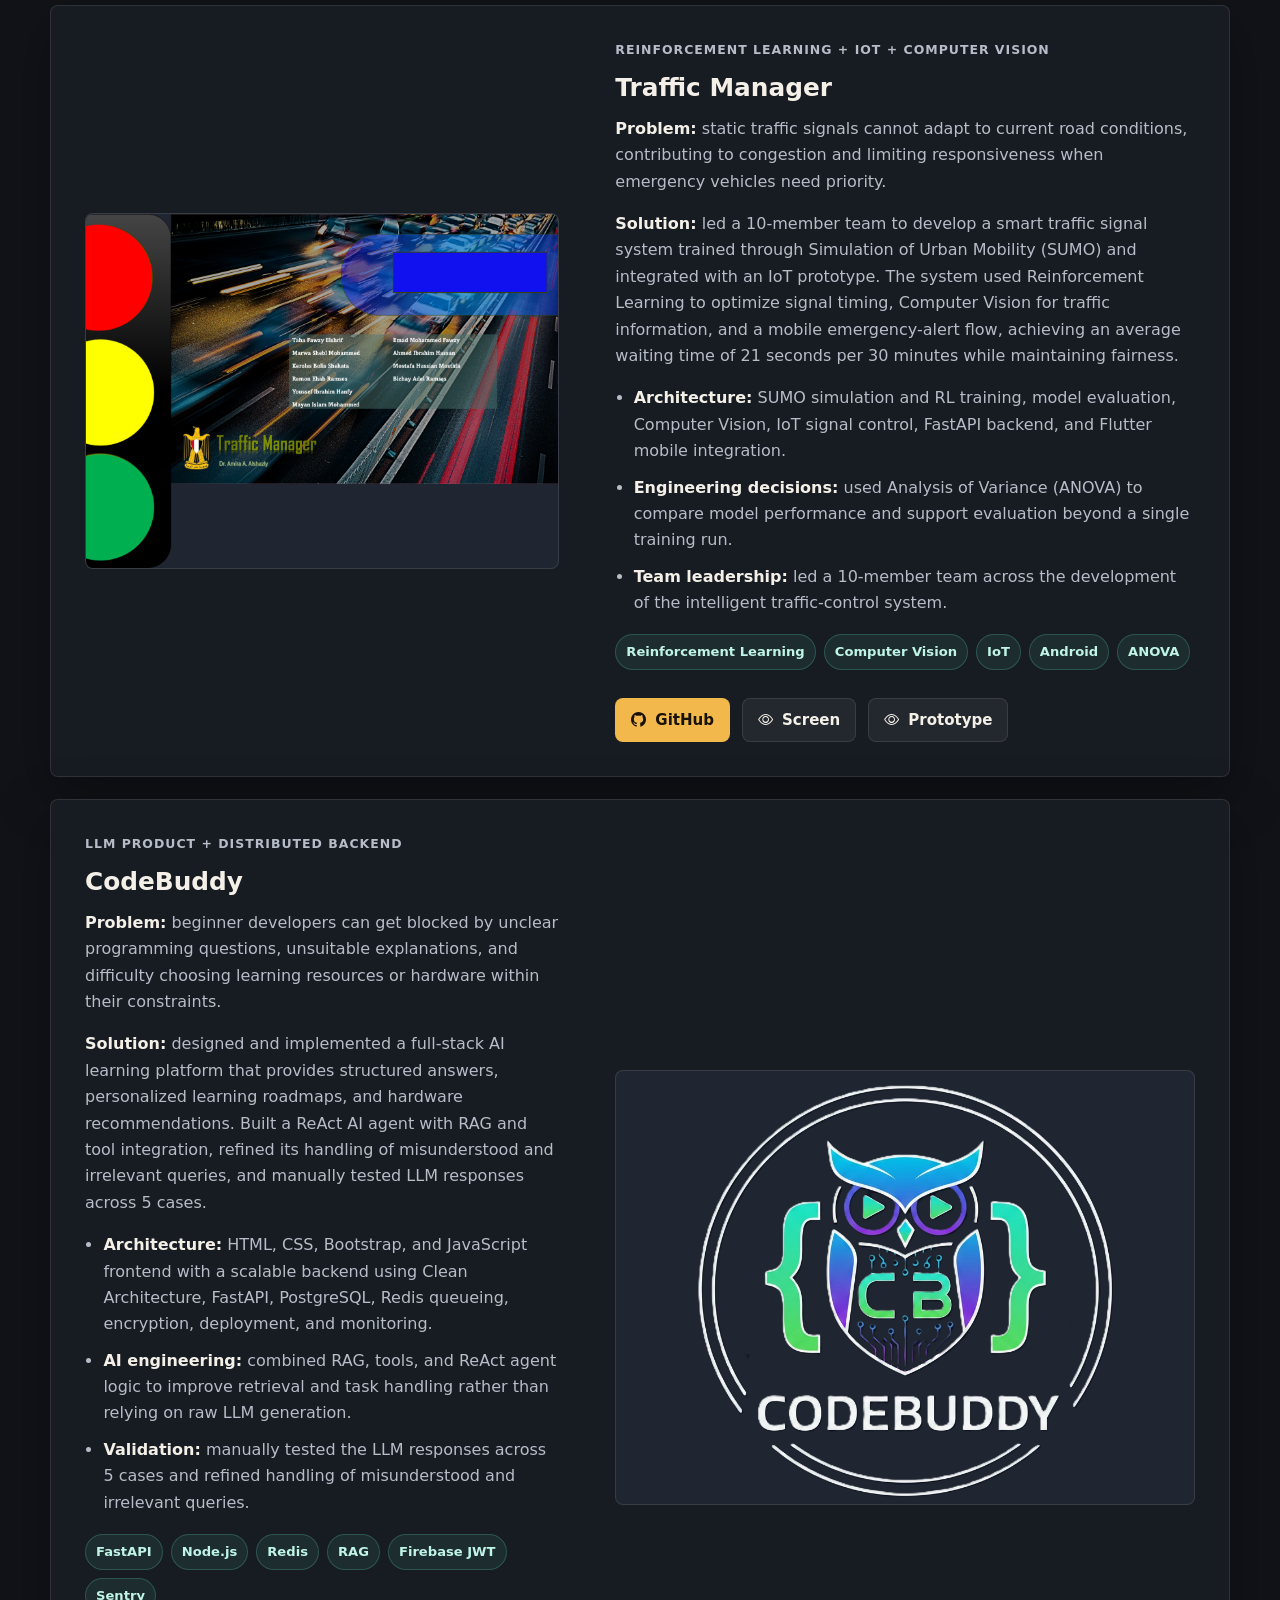
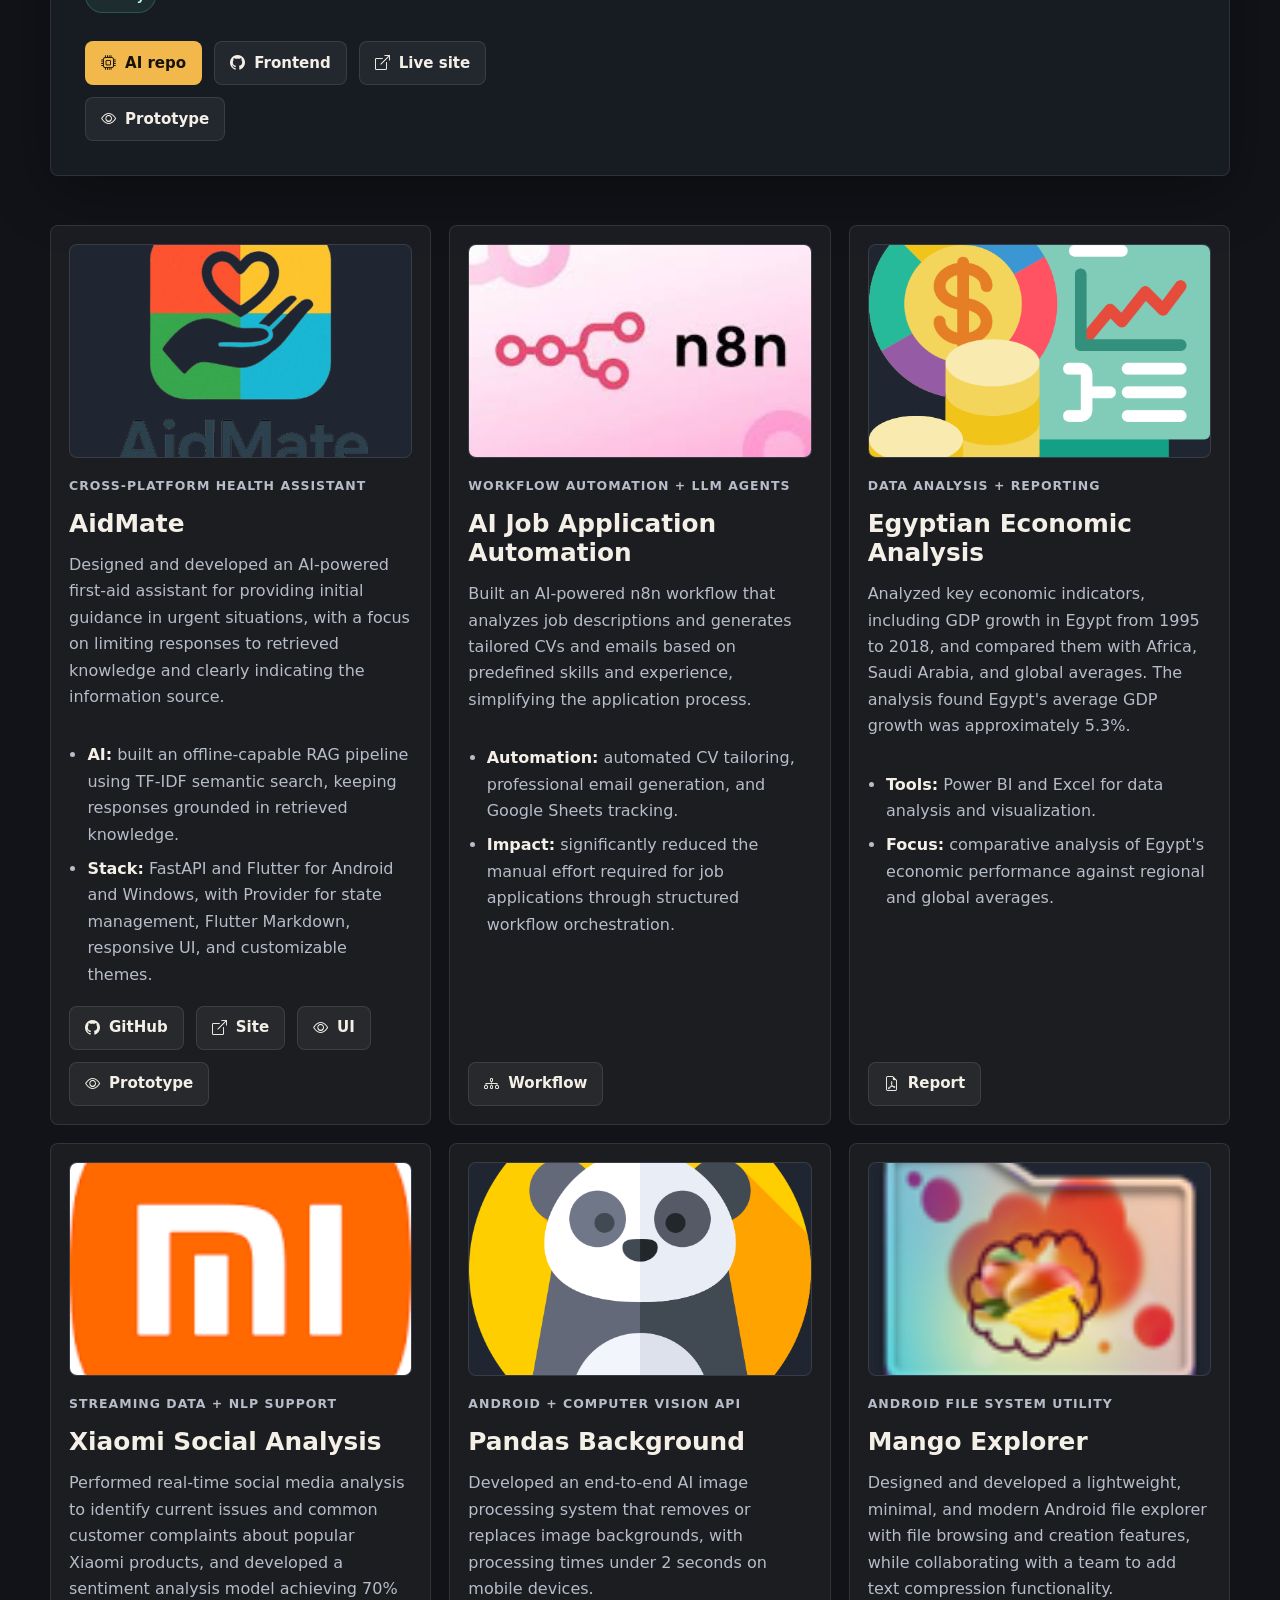
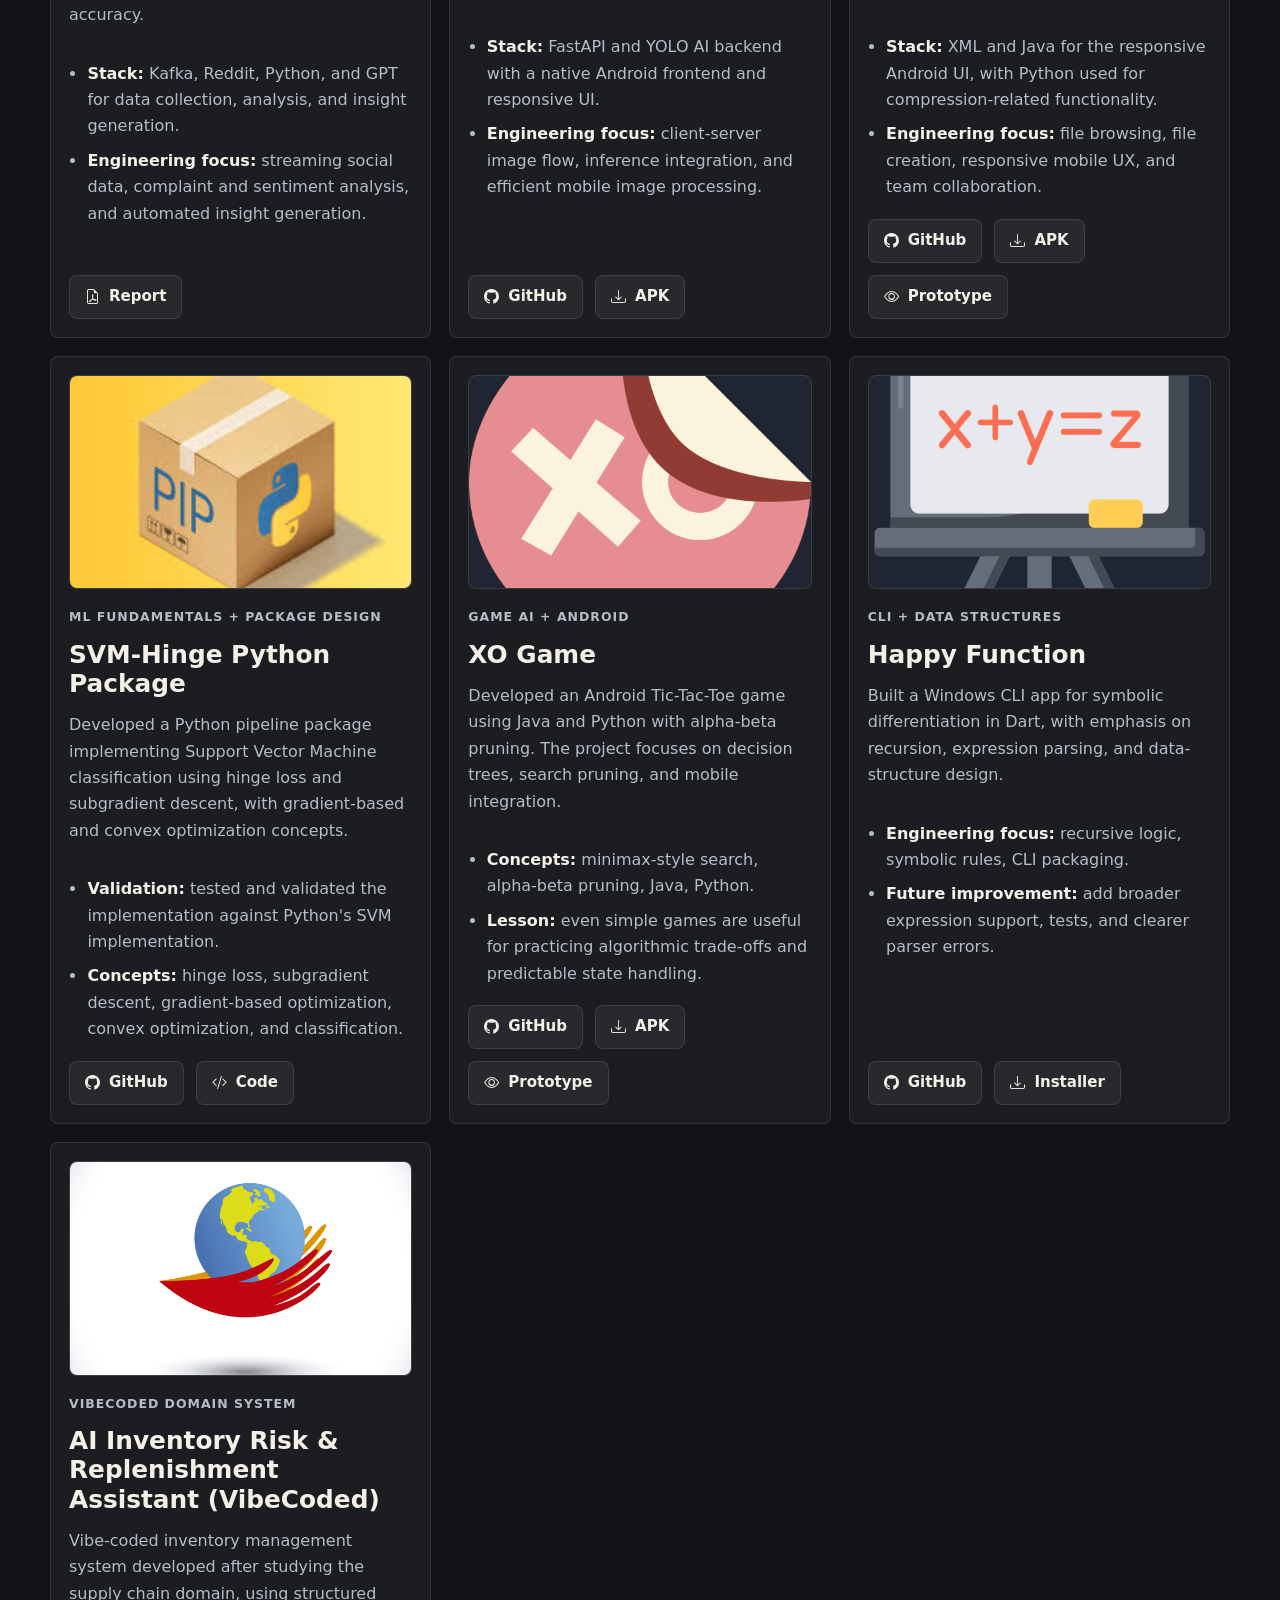
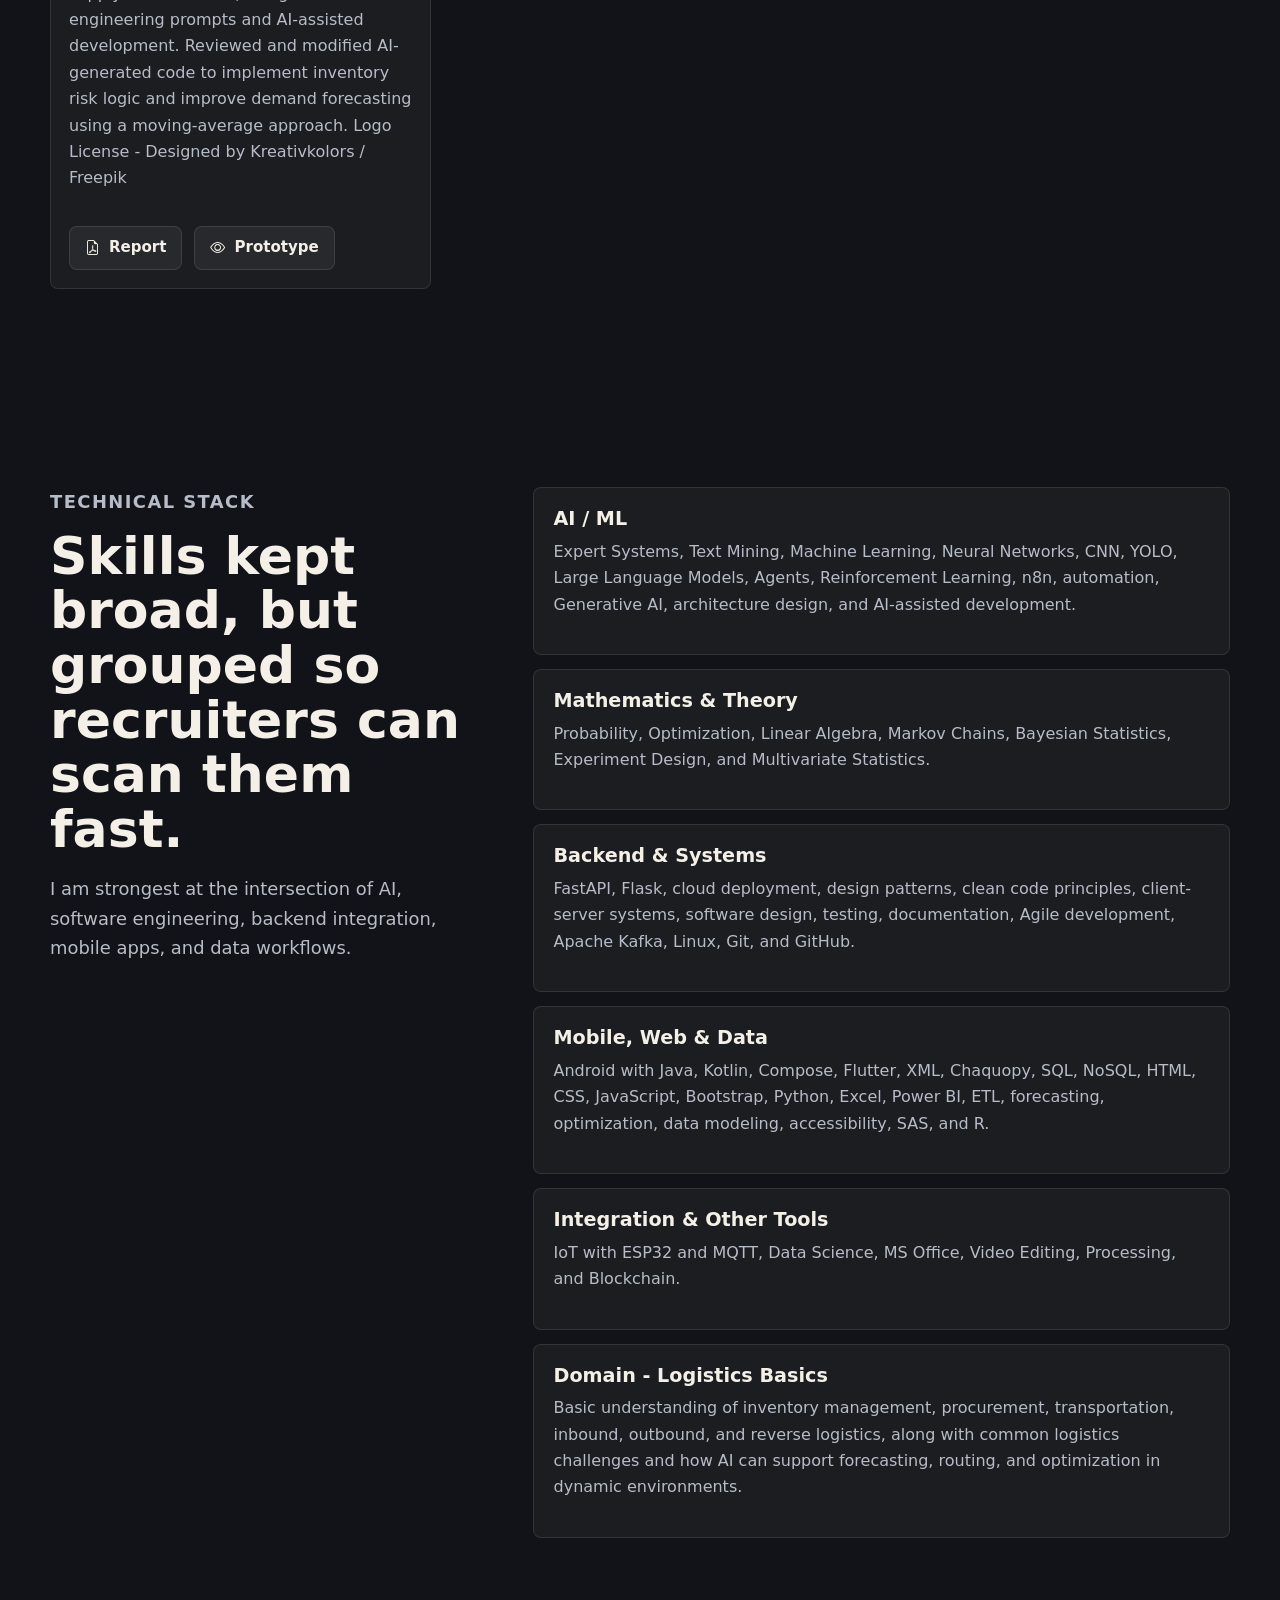
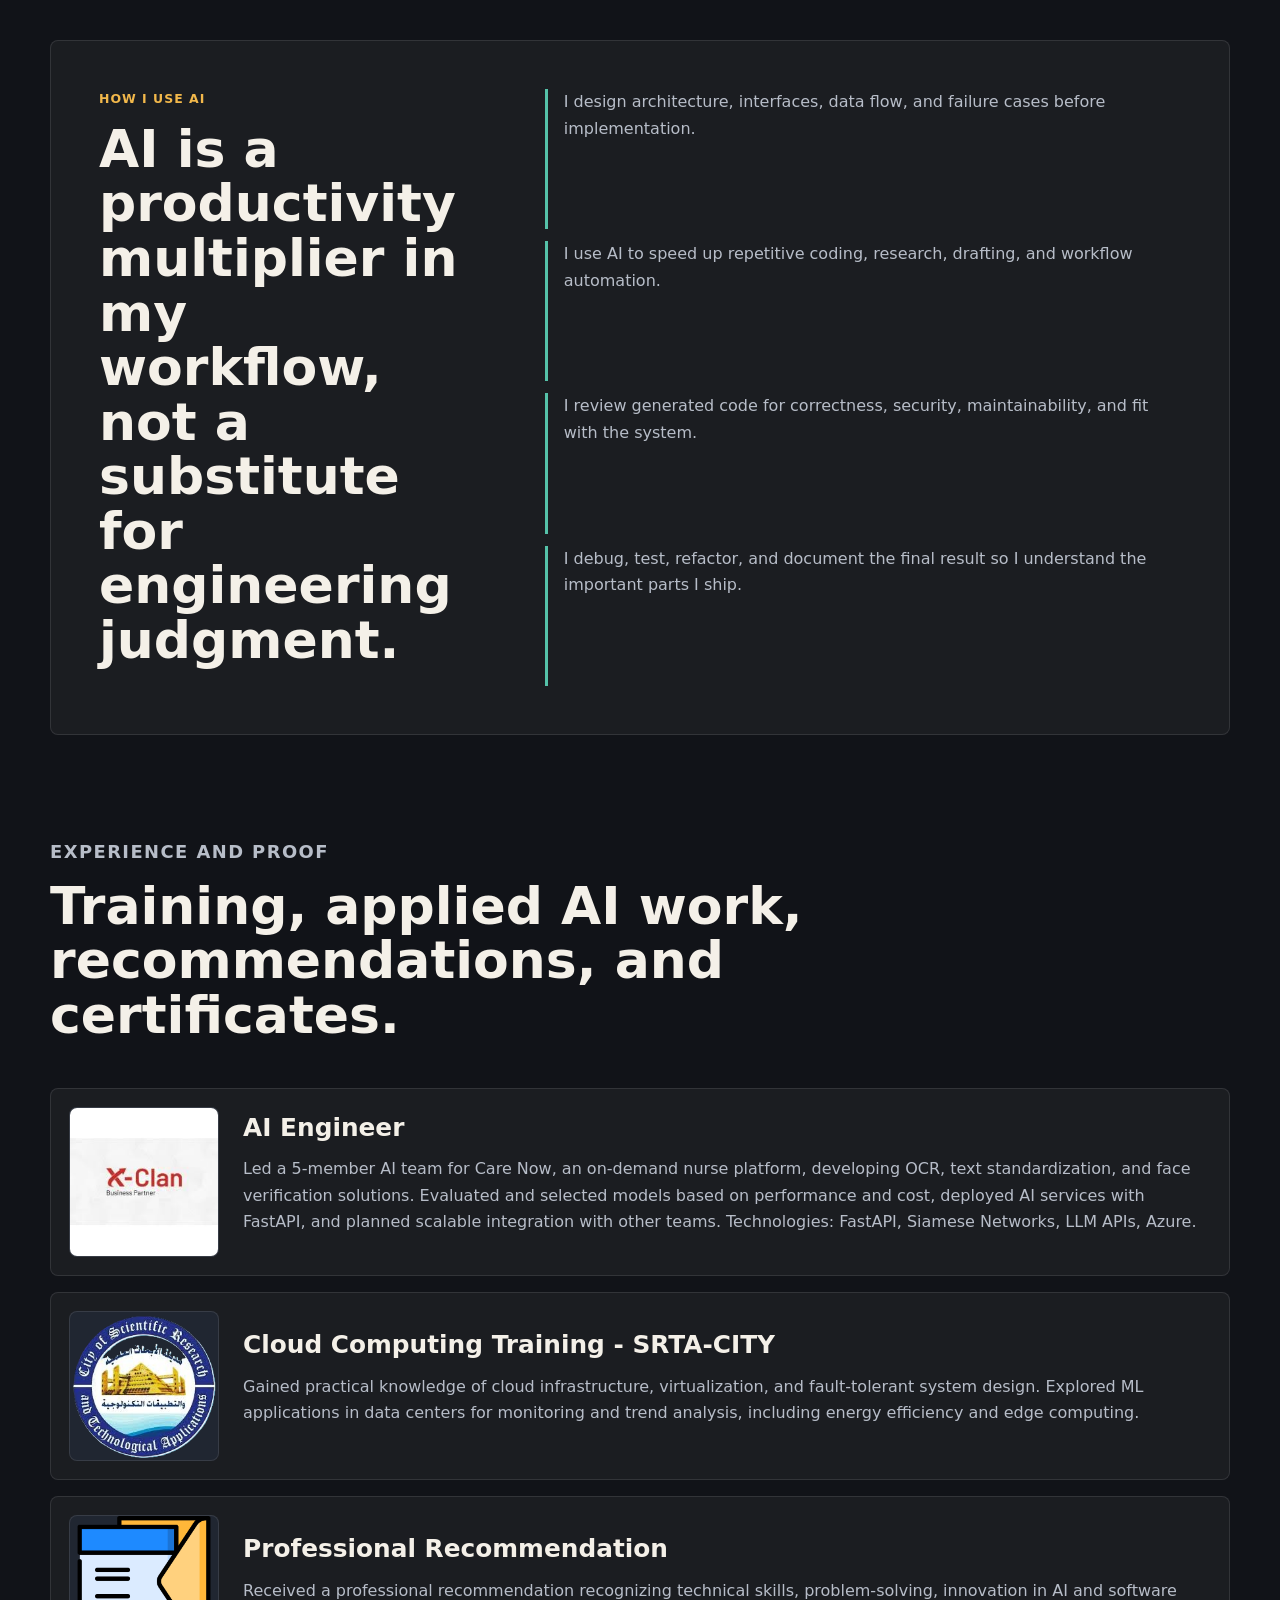
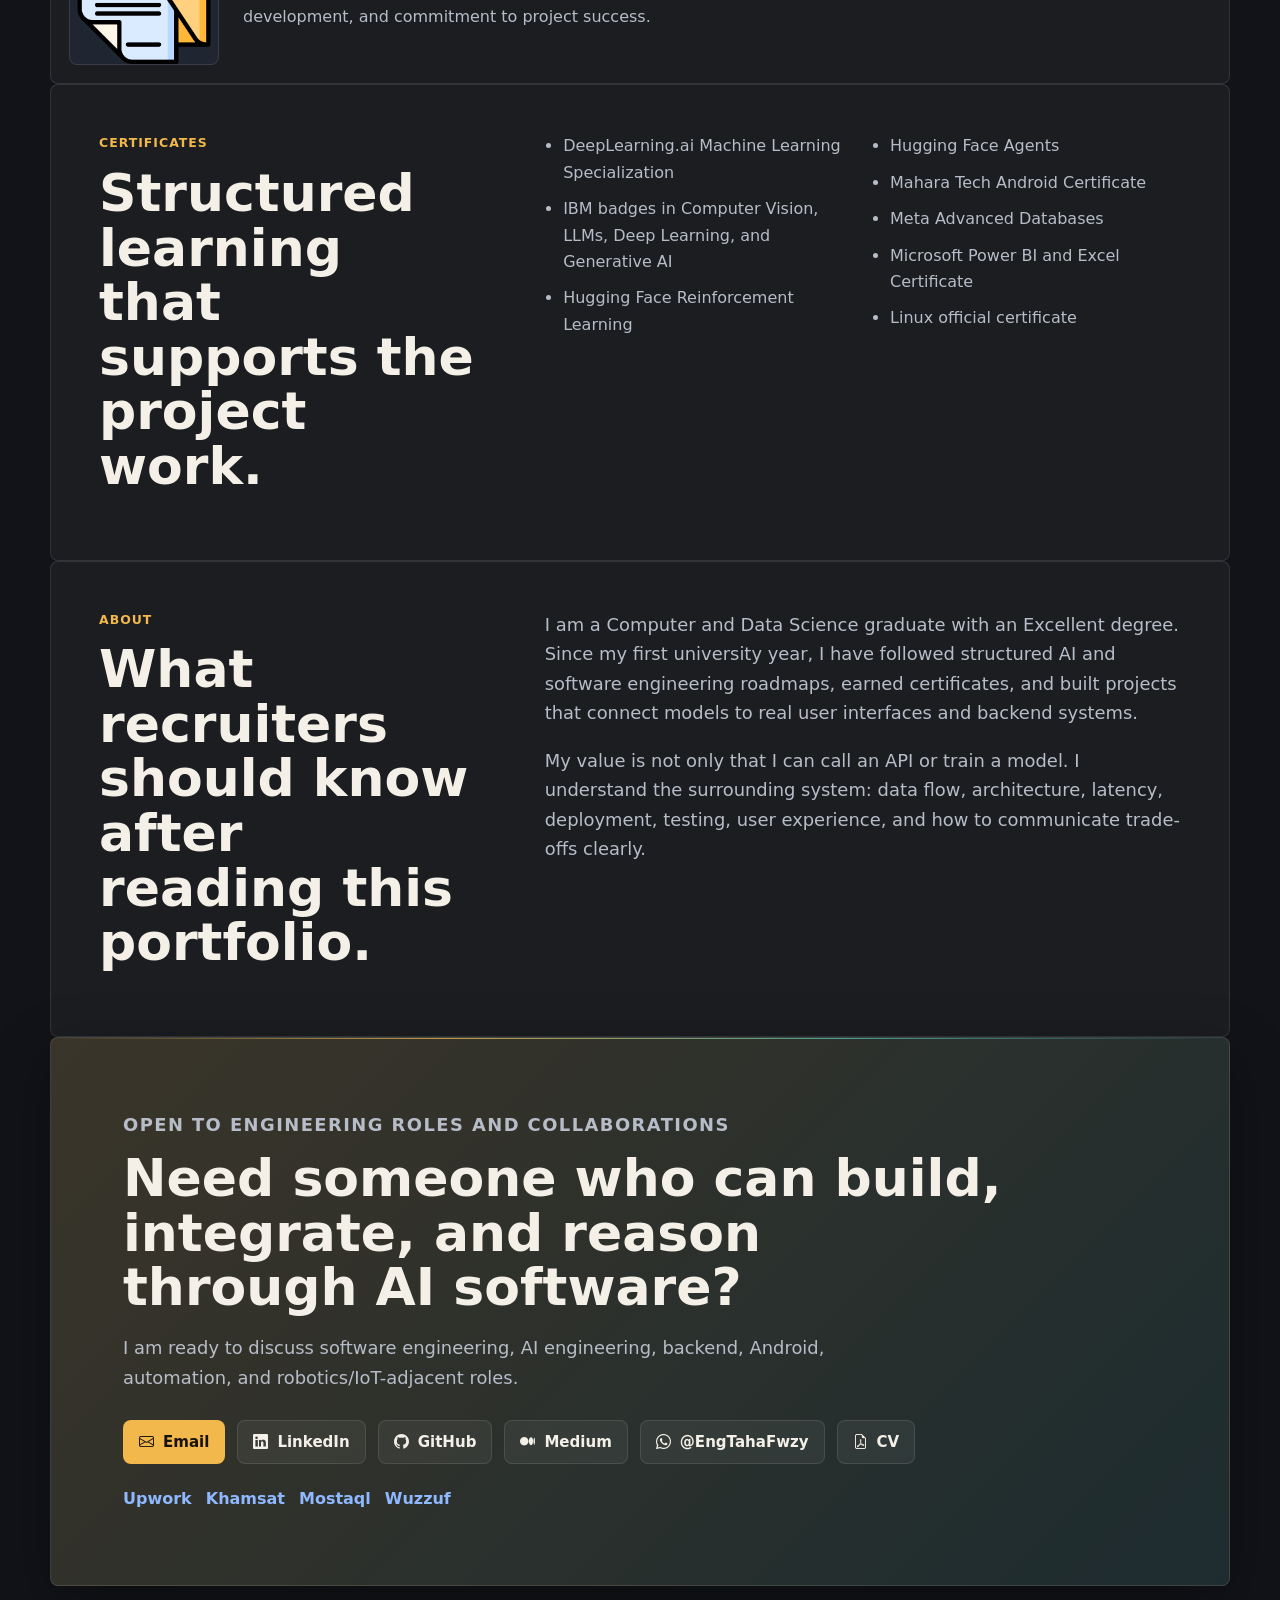
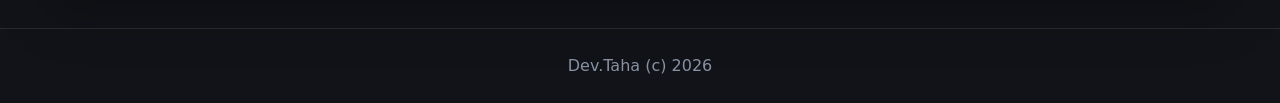
==== commit 2933079d: "Add prototype links to project sections" ====
--- a/index.html
+++ b/index.html
@@ -420,6 +420,8 @@
                         <a class="btn btn-secondary"
                             href="https://github.com/TahaFawzyElshrif/MangoExplorer/releases/download/CompressionLatest/Mango.V1_5.1.apk"><i
                                 class="bi bi-download"></i>APK</a>
+                        <a class="btn btn-secondary" href="https://drive.google.com/file/d/1LdQNM8TLVeZxdchvFqbF56WB9ZSnF4iQ/view"><i
+                                class="bi bi-eye"></i>Prototype</a>
                     </div>
                 </article>
 
@@ -464,6 +466,8 @@
                         <a class="btn btn-secondary"
                             href="https://github.com/TahaFawzyElshrif/HappyXO/releases/download/Android/HappyXO.apk"><i
                                 class="bi bi-download"></i>APK</a>
+                        <a class="btn btn-secondary" href="https://drive.google.com/file/d/10KsVFv475B4arhbAM4Zj_5Ijp0e0KiJi/view"><i
+                                class="bi bi-eye"></i>Prototype</a>
                     </div>
                 </article>
 
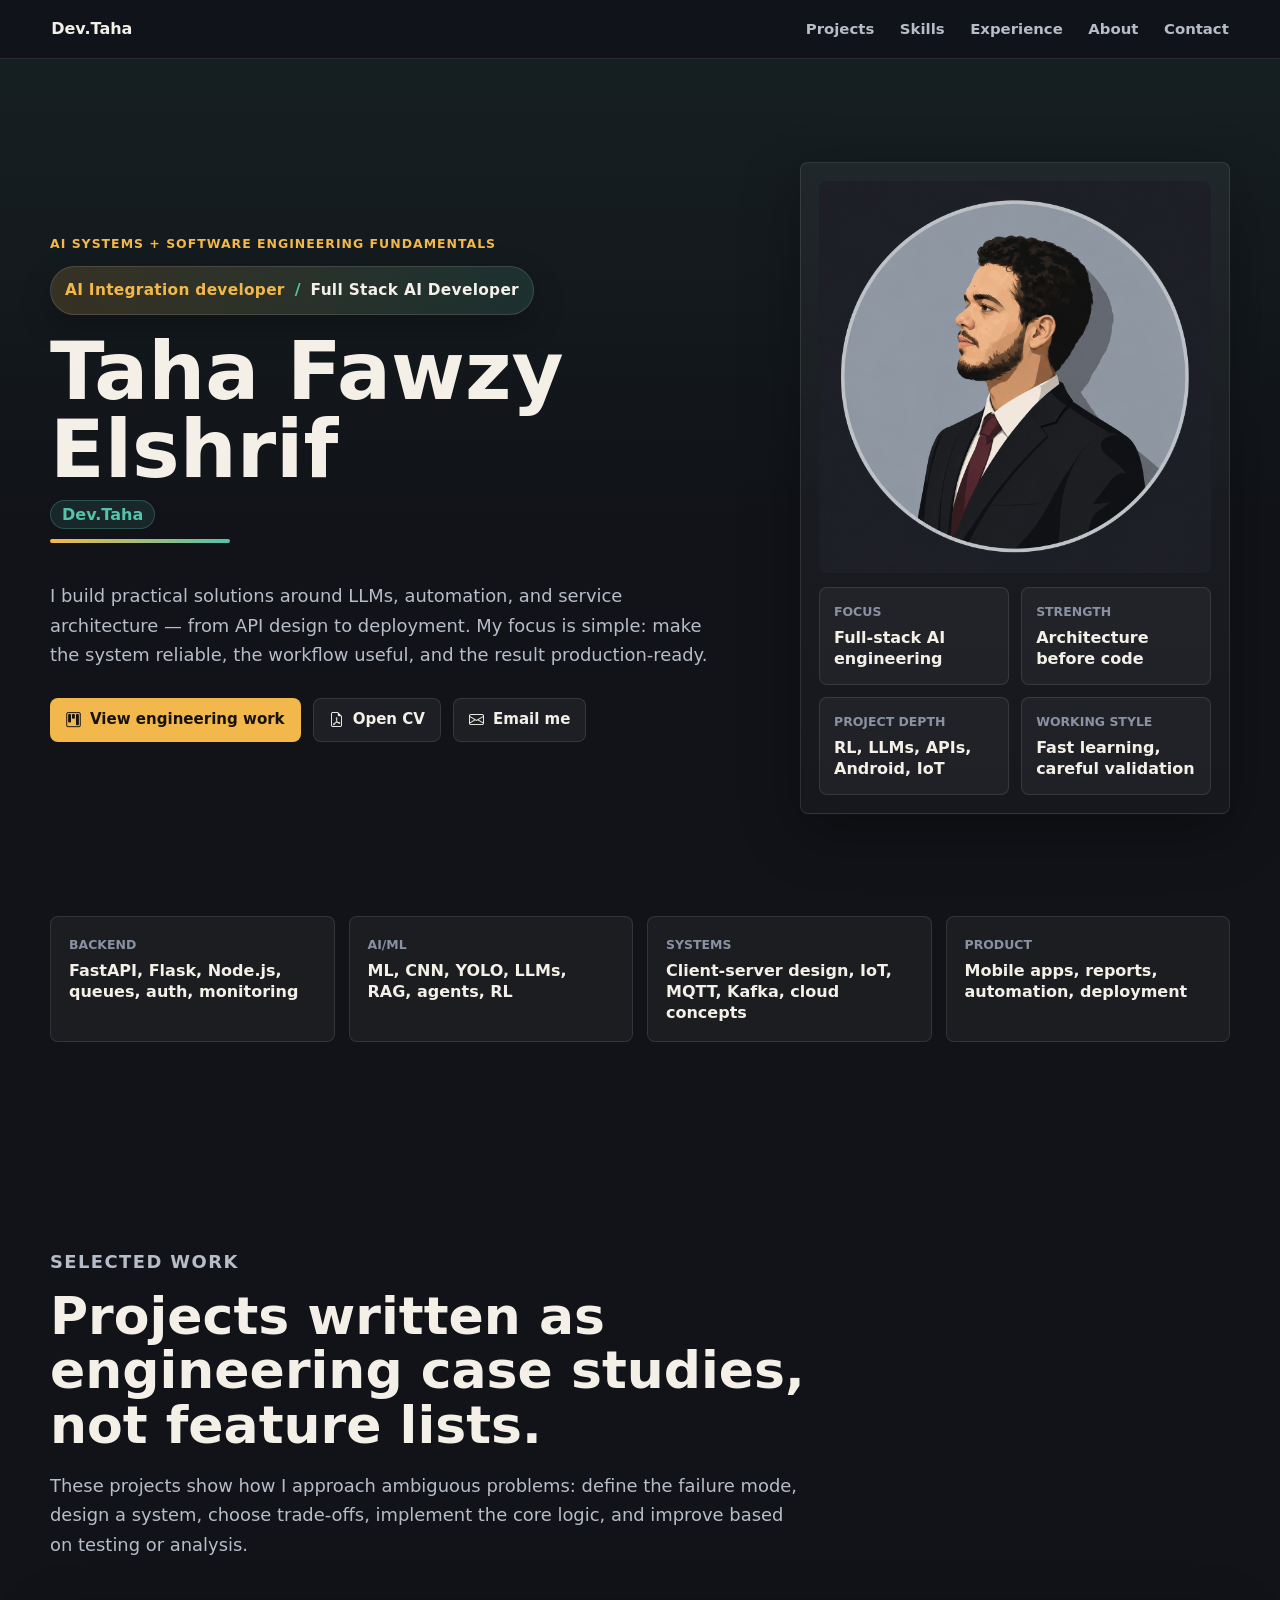
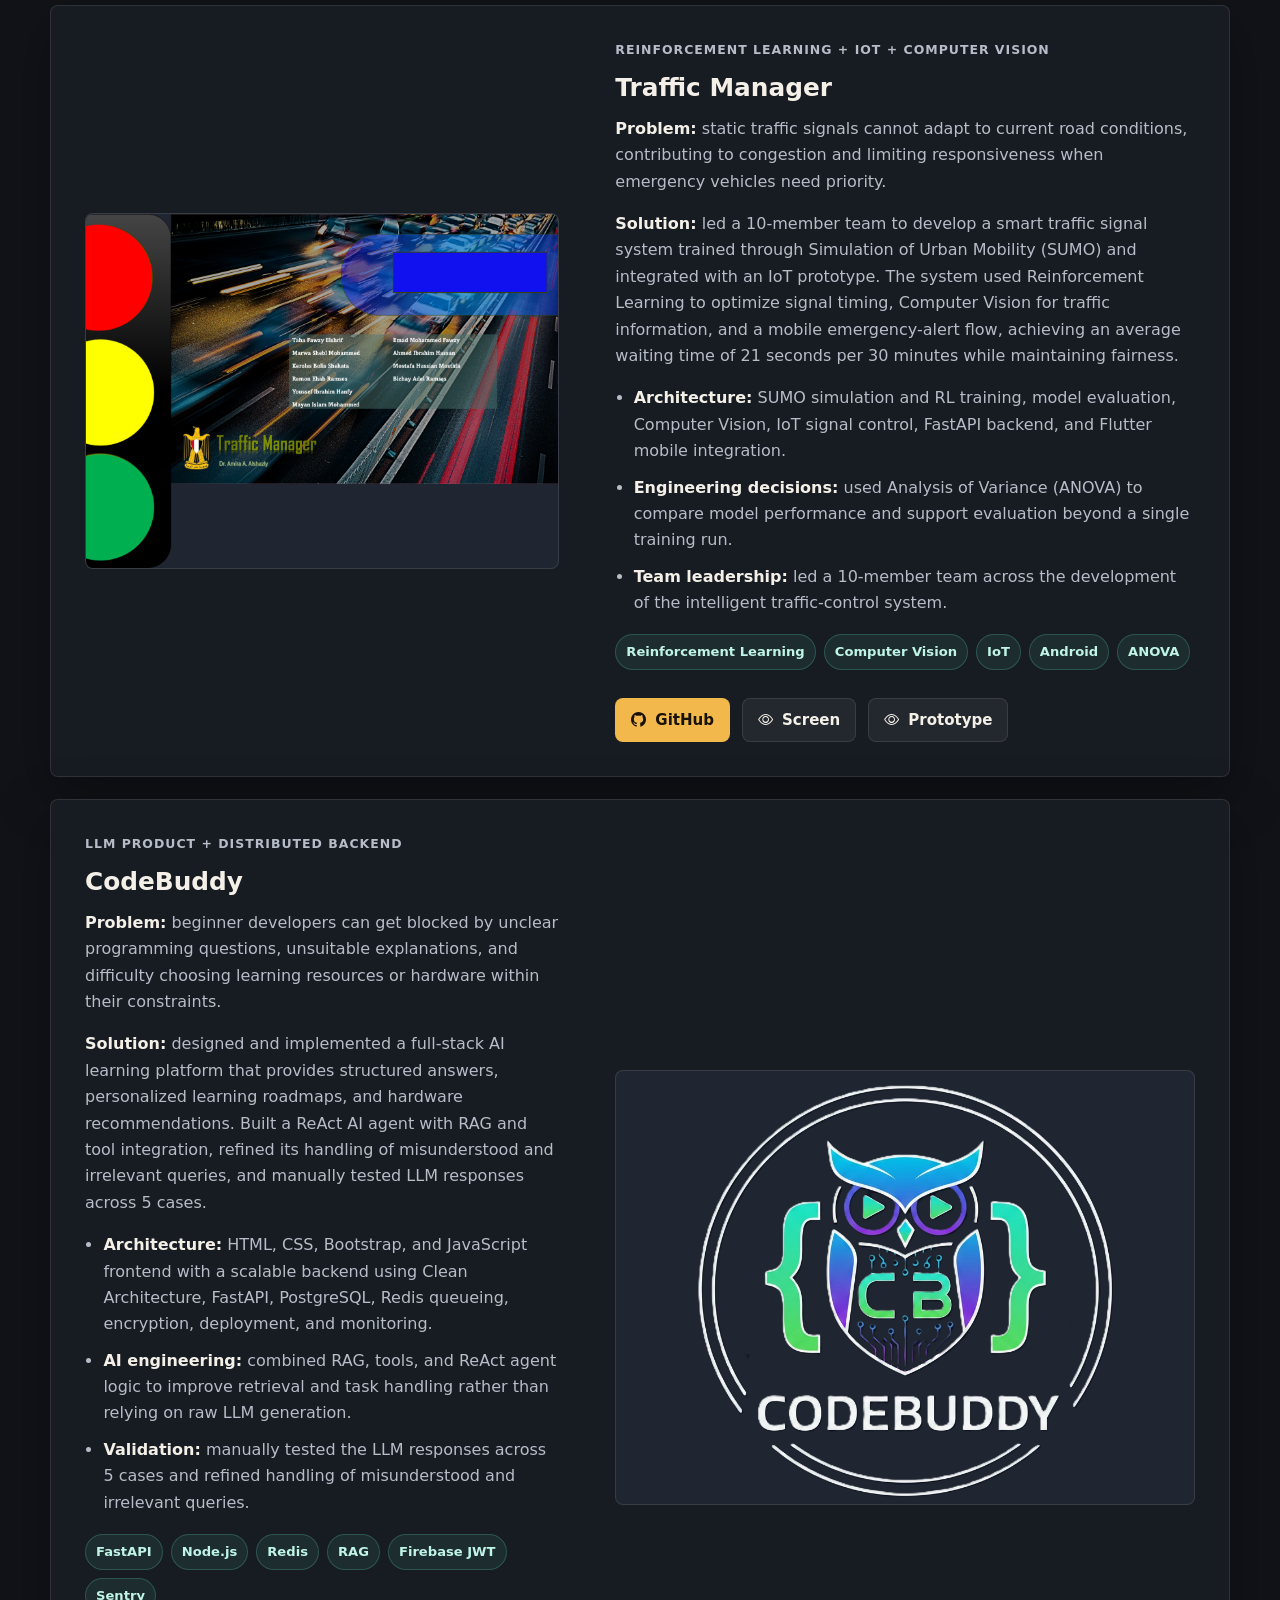
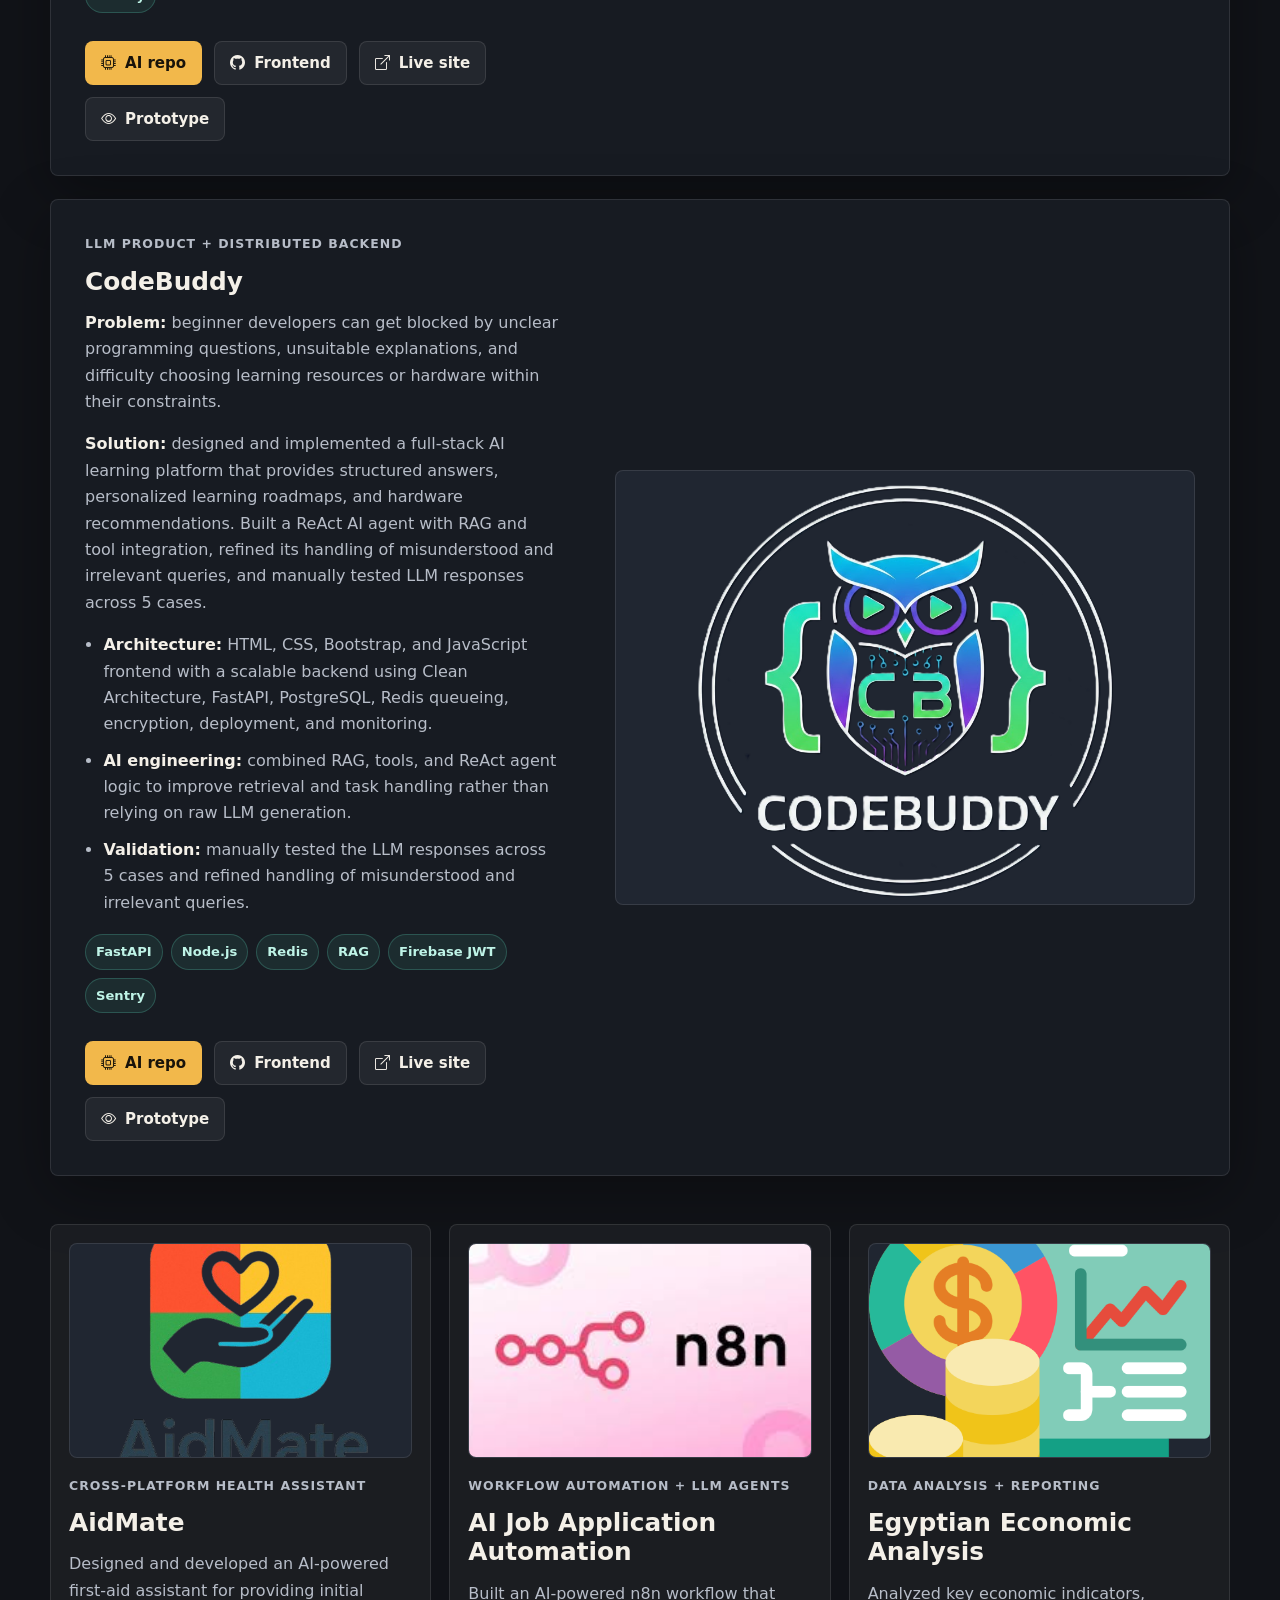
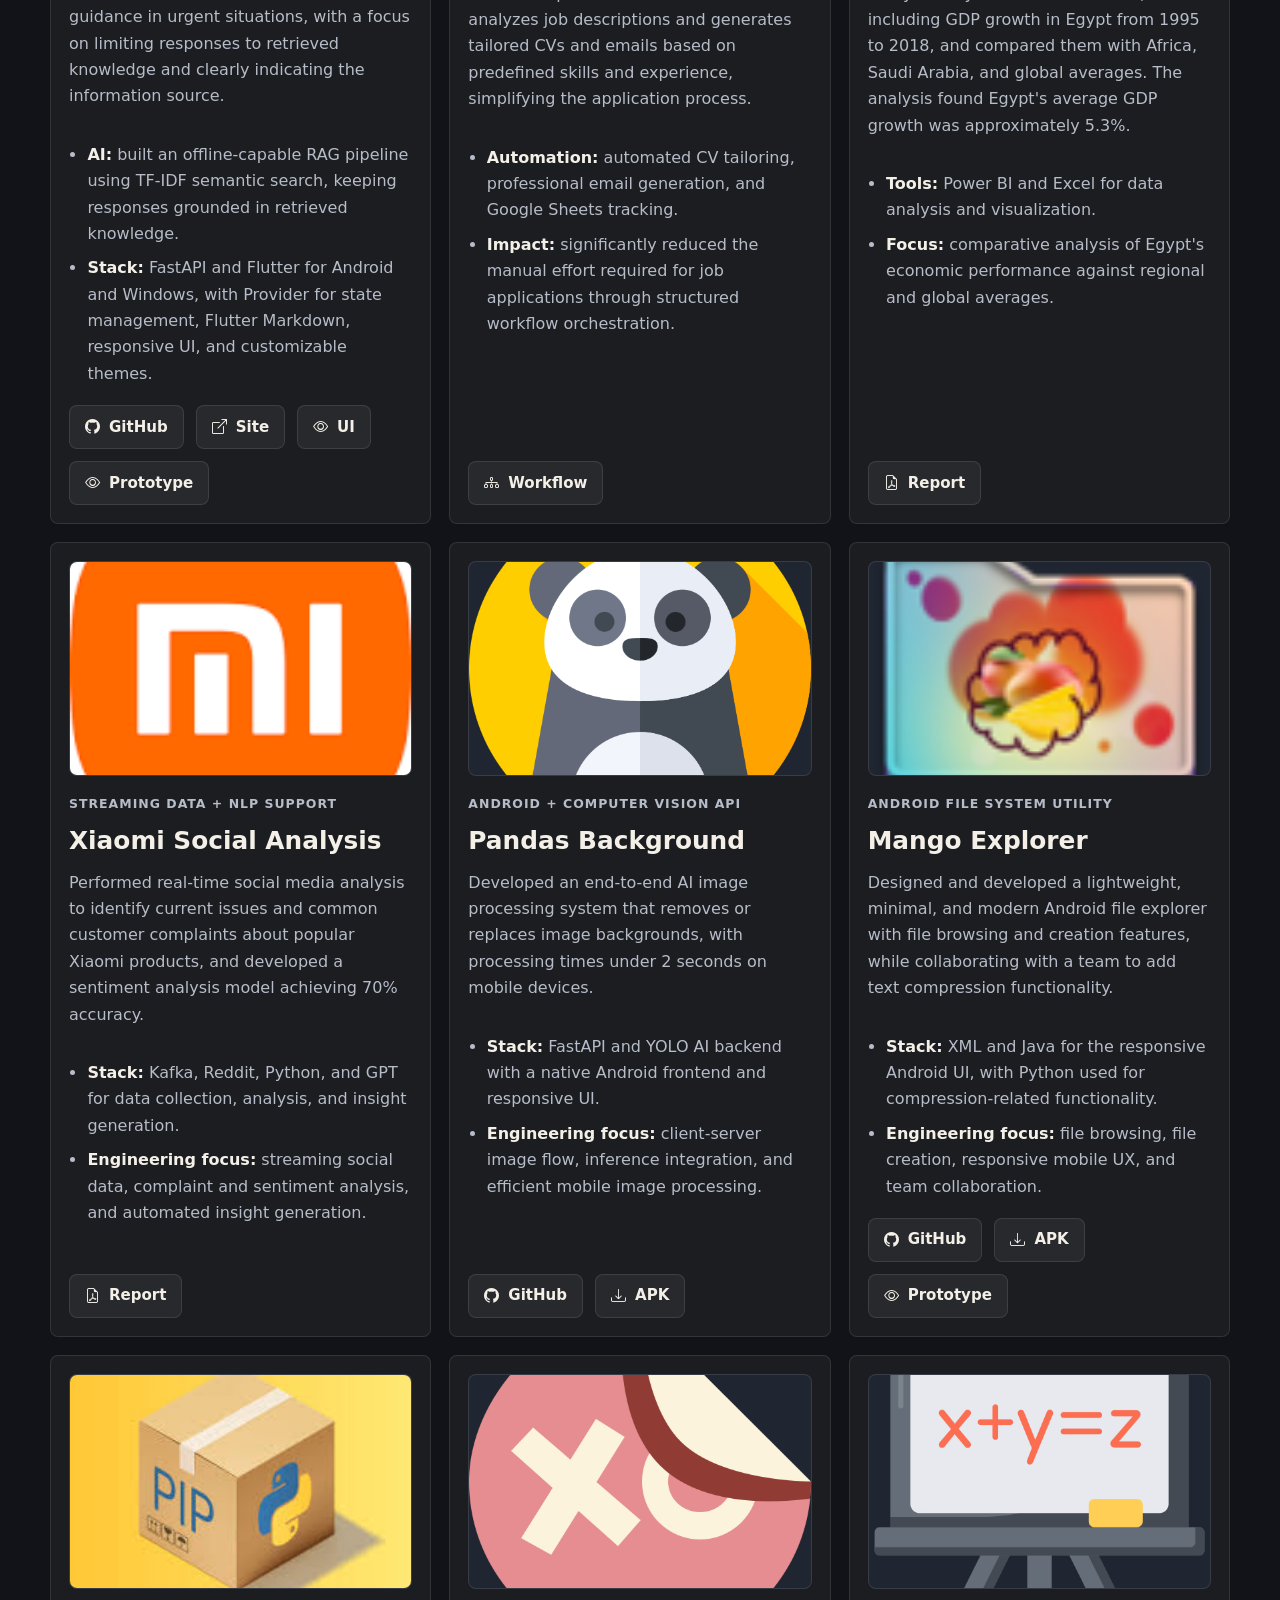
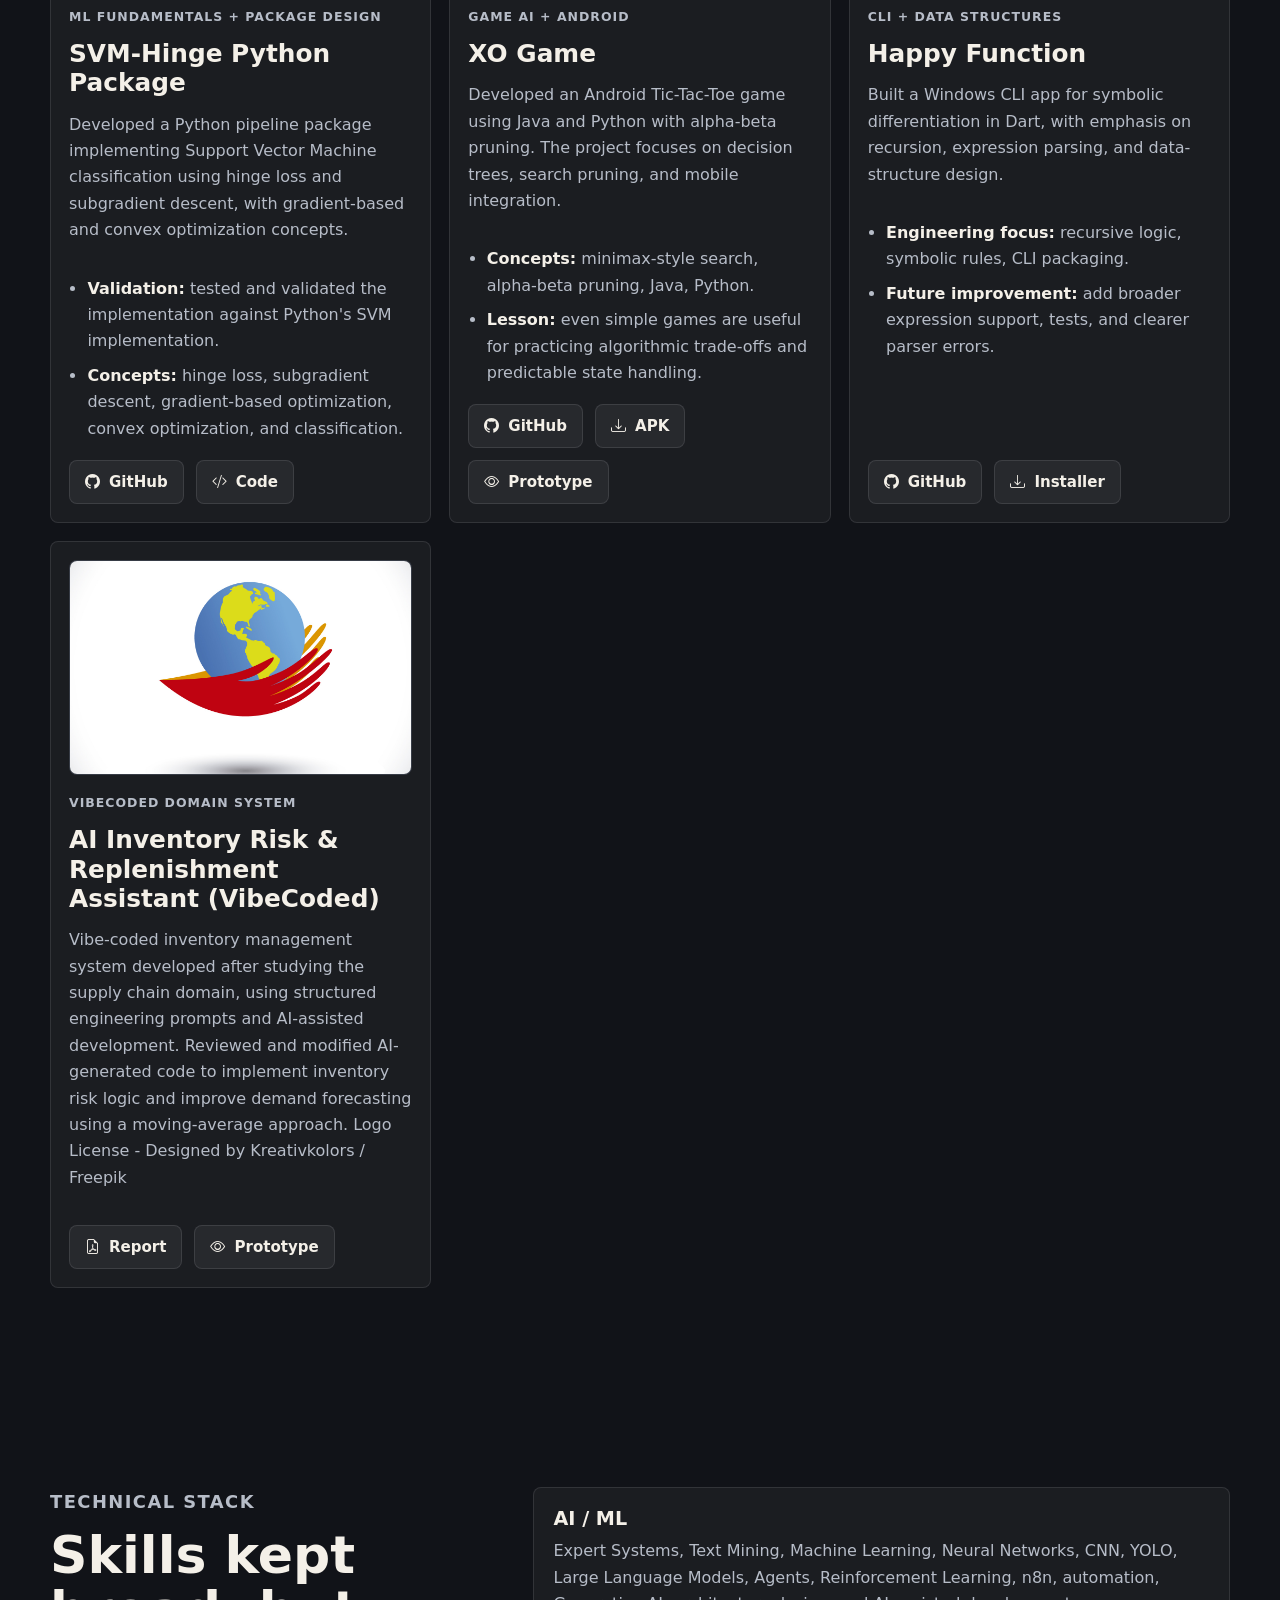
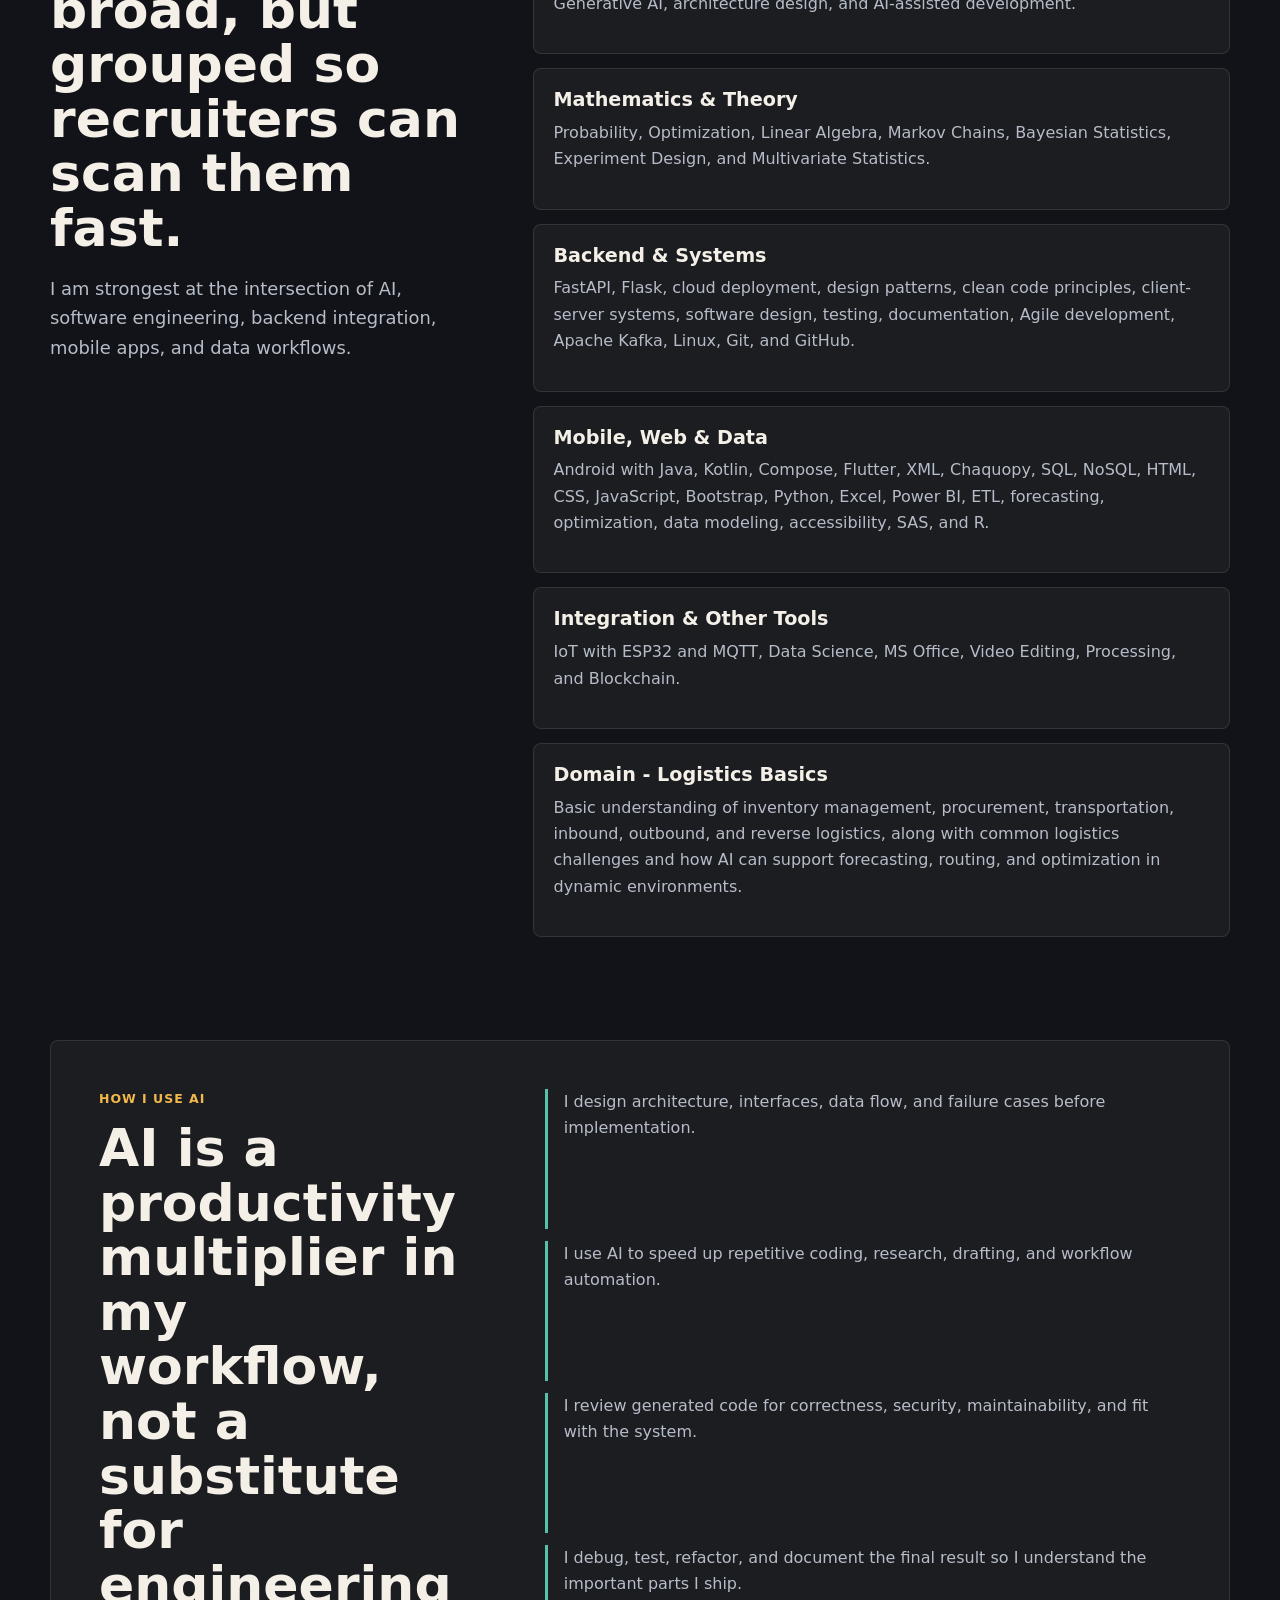
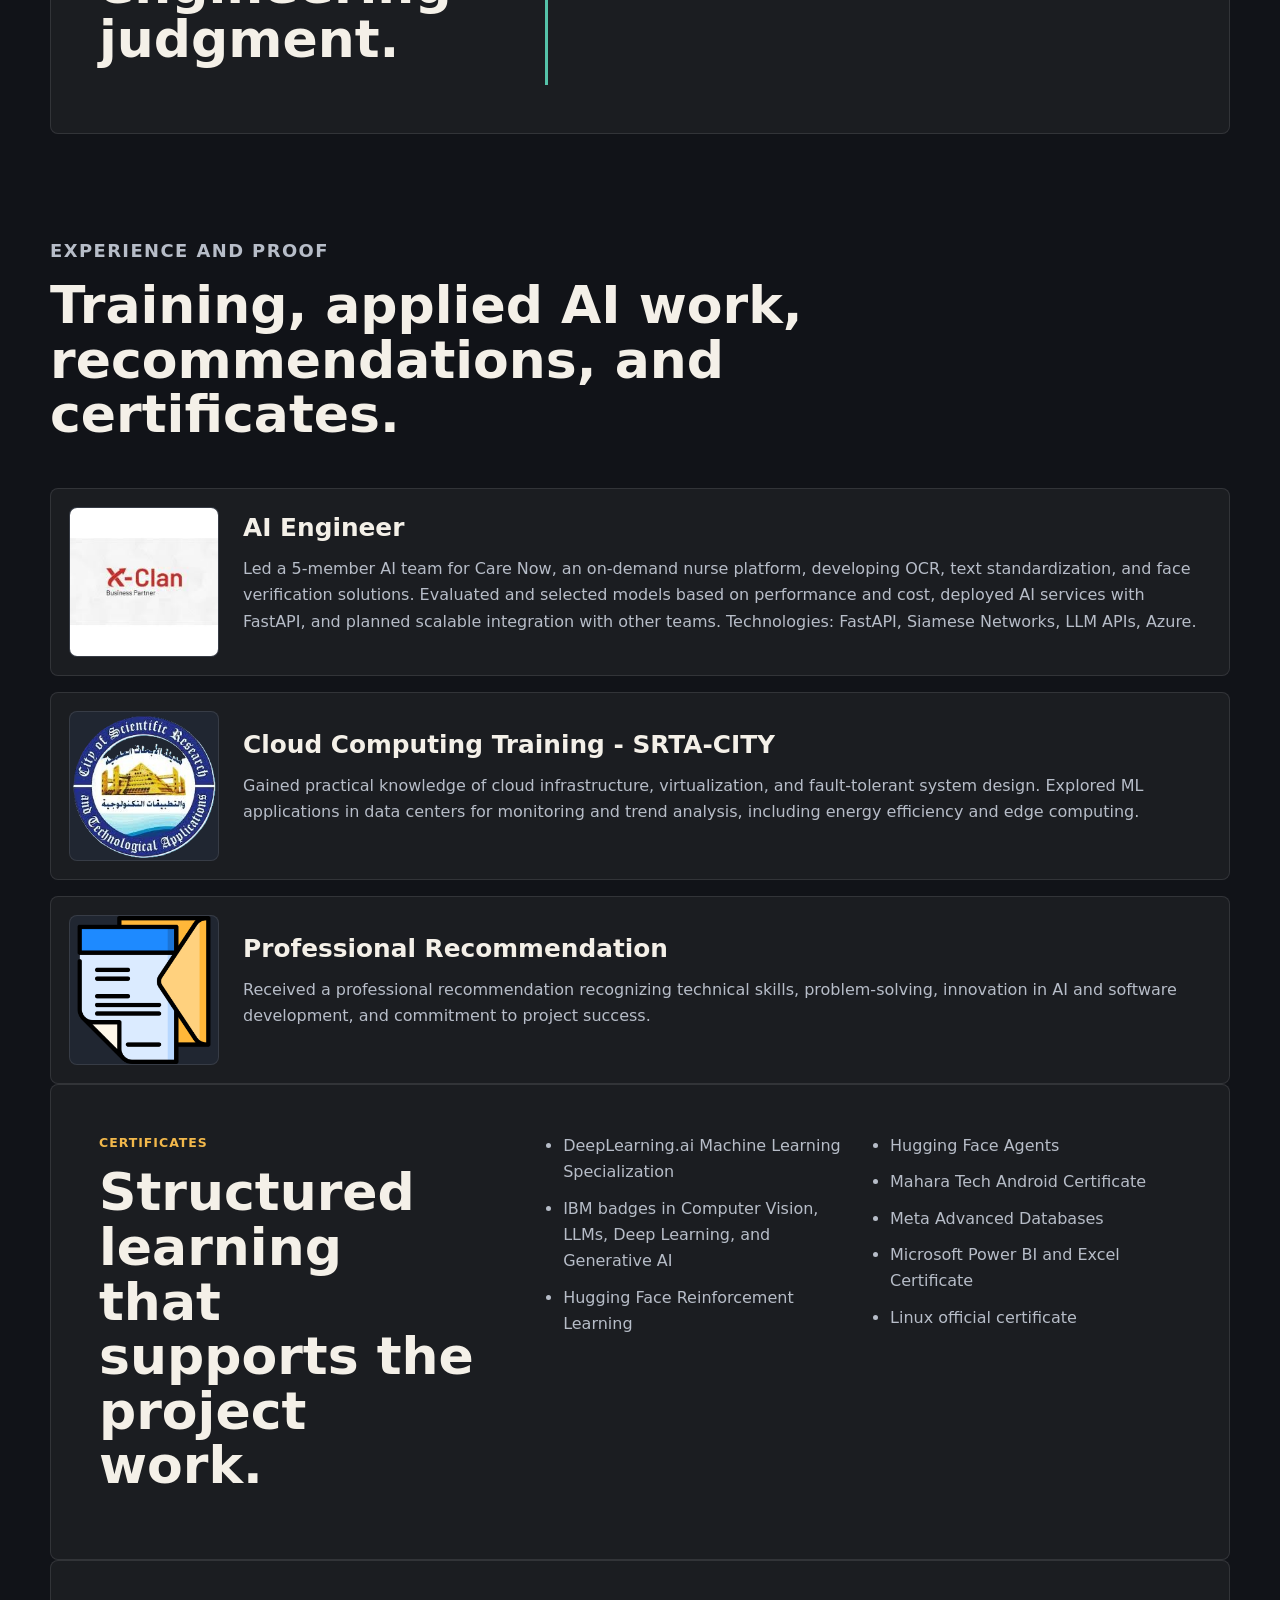
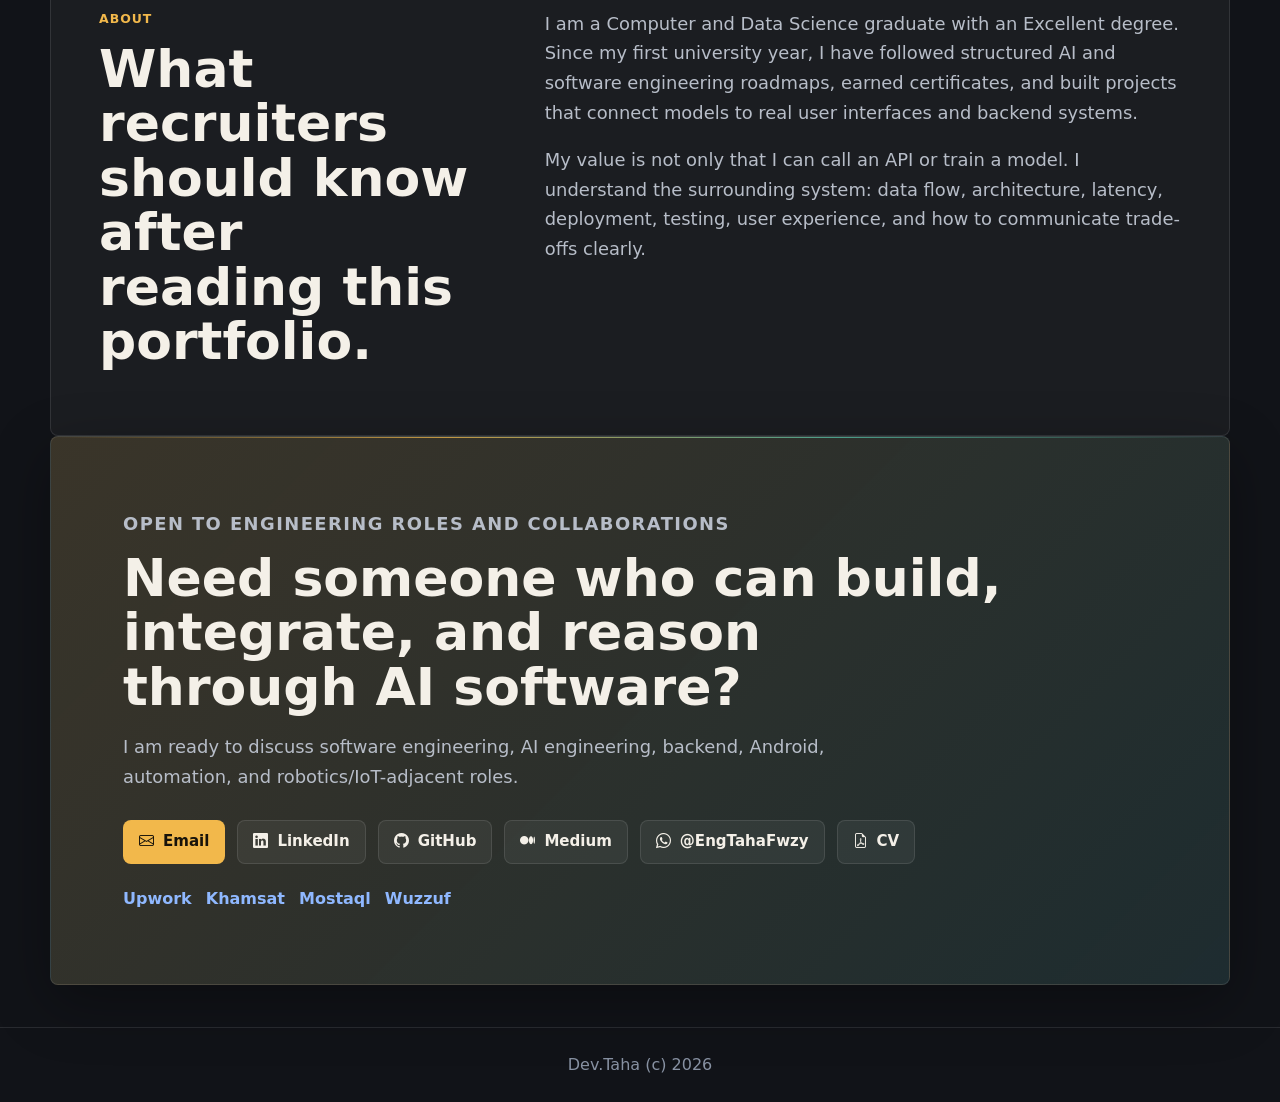
==== commit 2a768ed0: "Add section for anki project" ====
--- a/index.html
+++ b/index.html
@@ -244,7 +244,48 @@
                     </div>
                 </div>
             </article>
-
+<article class="project-card featured" id="CodeBuddy">
+                <div class="project-body">
+                    <p class="project-type">LLM product + distributed backend</p>
+                    <h3>CodeBuddy</h3>
+                    <p>
+                        <strong>Problem:</strong> beginner developers can get blocked by unclear programming questions,
+                        unsuitable explanations, and difficulty choosing learning resources or hardware within their
+                        constraints.
+                    </p>
+                    <p>
+                        <strong>Solution:</strong> designed and implemented a full-stack AI learning platform that
+                        provides structured answers, personalized learning roadmaps, and hardware recommendations.
+                        Built a ReAct AI agent with RAG and tool integration, refined its handling of misunderstood and
+                        irrelevant queries, and manually tested LLM responses across 5 cases.
+                    </p>
+                    <ul class="detail-list">
+                        <li><strong>Architecture:</strong> HTML, CSS, Bootstrap, and JavaScript frontend with a scalable
+                            backend using Clean Architecture, FastAPI, PostgreSQL, Redis queueing, encryption,
+                            deployment, and monitoring.</li>
+                        <li><strong>AI engineering:</strong> combined RAG, tools, and ReAct agent logic to improve
+                            retrieval and task handling rather than relying on raw LLM generation.</li>
+                        <li><strong>Validation:</strong> manually tested the LLM responses across 5 cases and refined
+                            handling of misunderstood and irrelevant queries.</li>
+                    </ul>
+                    <div class="tech-tags">
+                        <span>FastAPI</span><span>Node.js</span><span>Redis</span><span>RAG</span><span>Firebase JWT</span><span>Sentry</span>
+                    </div>
+                    <div class="project-actions">
+                        <a class="btn btn-primary" href="https://huggingface.co/spaces/taha454/CodeBuddyAI"><i
+                                class="bi bi-cpu"></i>AI repo</a>
+                        <a class="btn btn-secondary" href="https://github.com/TahaFawzyElshrif/TF-CodebuddyLearn"><i
+                                class="bi bi-github"></i>Frontend</a>
+                        <a class="btn btn-secondary" href="https://tahafawzyelshrif.github.io/TF-CodebuddyLearn/"><i
+                                class="bi bi-box-arrow-up-right"></i>Live site</a>
+                        <a class="btn btn-secondary" href="https://drive.google.com/file/d/1bpWqOM5W3NkHBx1Pj0xFJKzEk0xQouJw/view"><i
+                                class="bi bi-eye"></i>Prototype</a>
+                    </div>
+                </div>
+                <div class="project-media">
+                    <img src="images/projects/codeBuddy.png" alt="CodeBuddy interface" loading="lazy">
+                </div>
+            </article>
             <article class="project-card featured" id="CodeBuddy">
                 <div class="project-body">
                     <p class="project-type">LLM product + distributed backend</p>
@@ -664,7 +705,7 @@
                 <a class="btn btn-secondary" href="https://medium.com/@tahaelshrif1"><i
                         class="bi bi-medium"></i>Medium</a>
                 <div class="btn btn-secondary" ><i class="bi bi-whatsapp"></i>@EngTahaFwzy</div>
-                <a class="btn btn-secondary" href="CV.pdf"><i class="bi bi-file-earmark-pdf"></i>CV</a>
+                <a class="btn btn-secondary" href="taha_fawzy_elshrif.pdf"><i class="bi bi-file-earmark-pdf"></i>CV</a>
             </div>
             <div class="marketplace-links" aria-label="Marketplace profiles">
                 <a href="https://www.upwork.com/freelancers/~01d6b2d468123a0c58">Upwork</a>
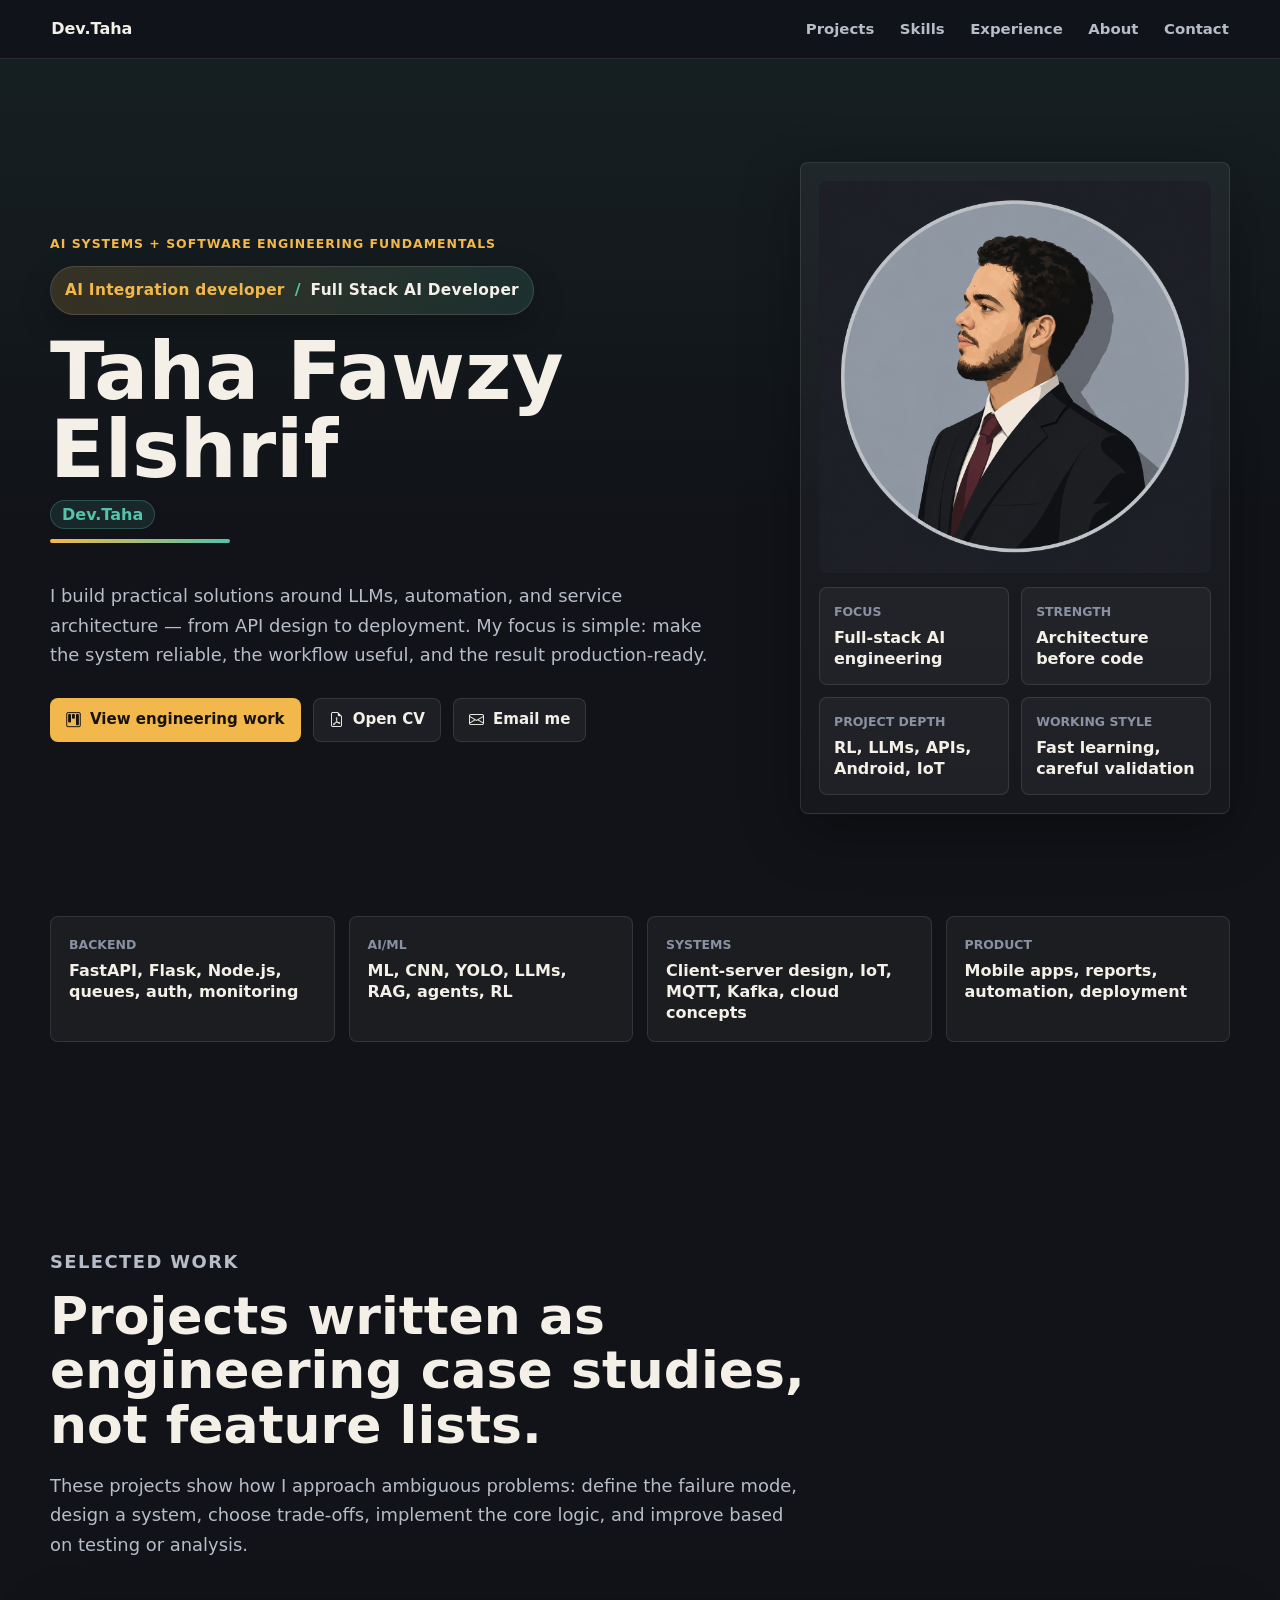
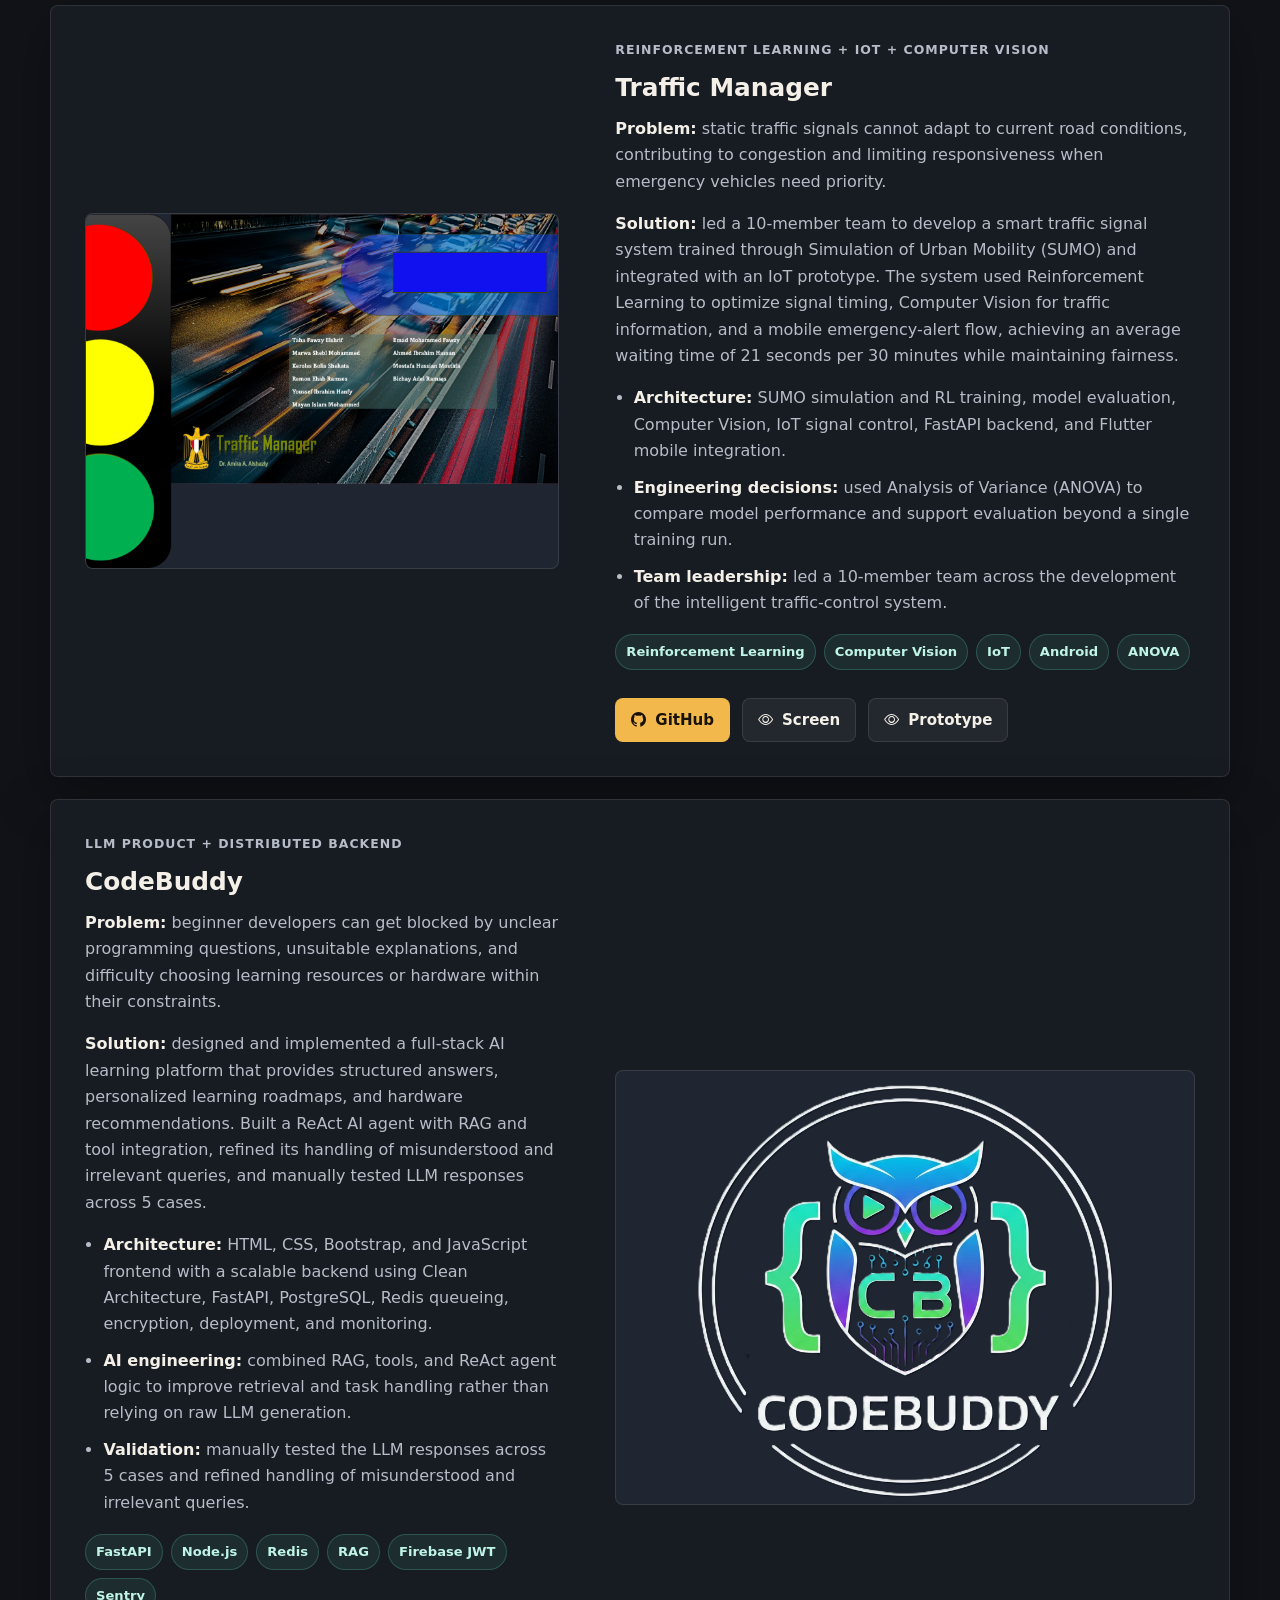
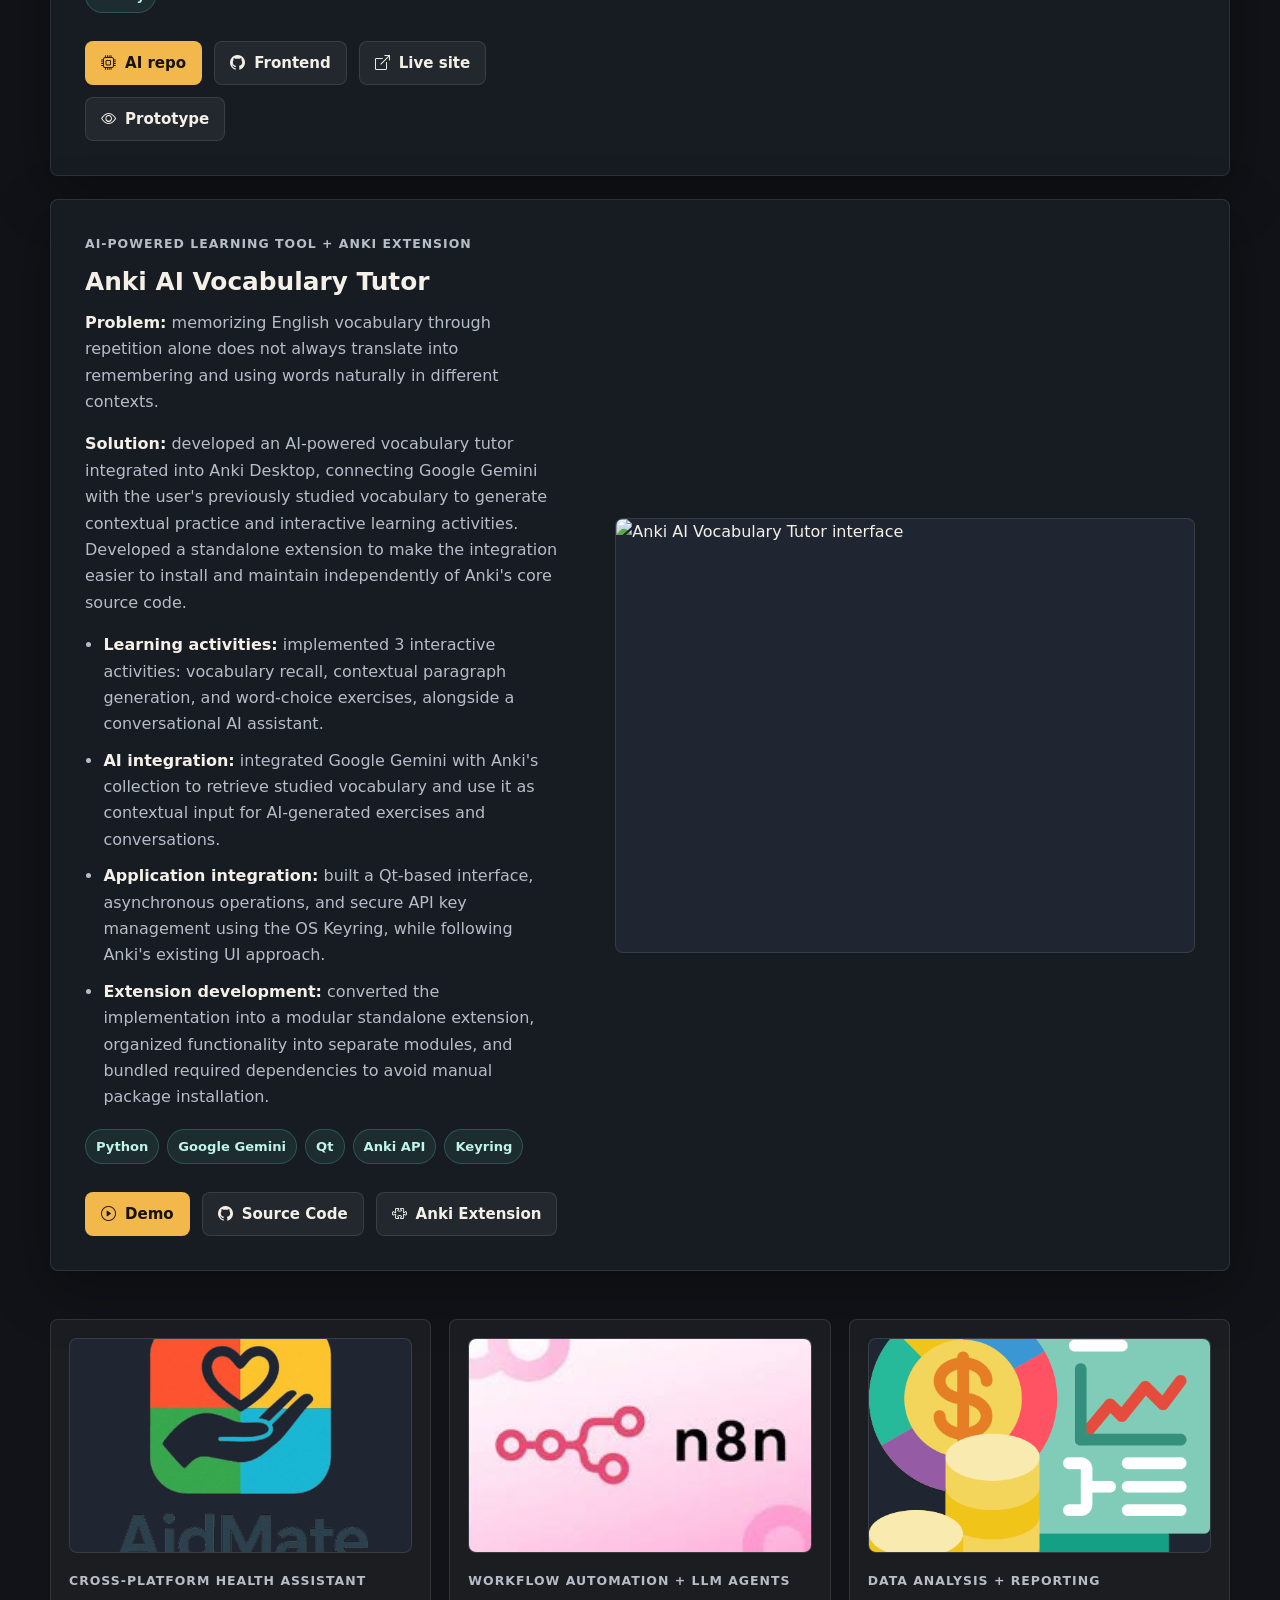
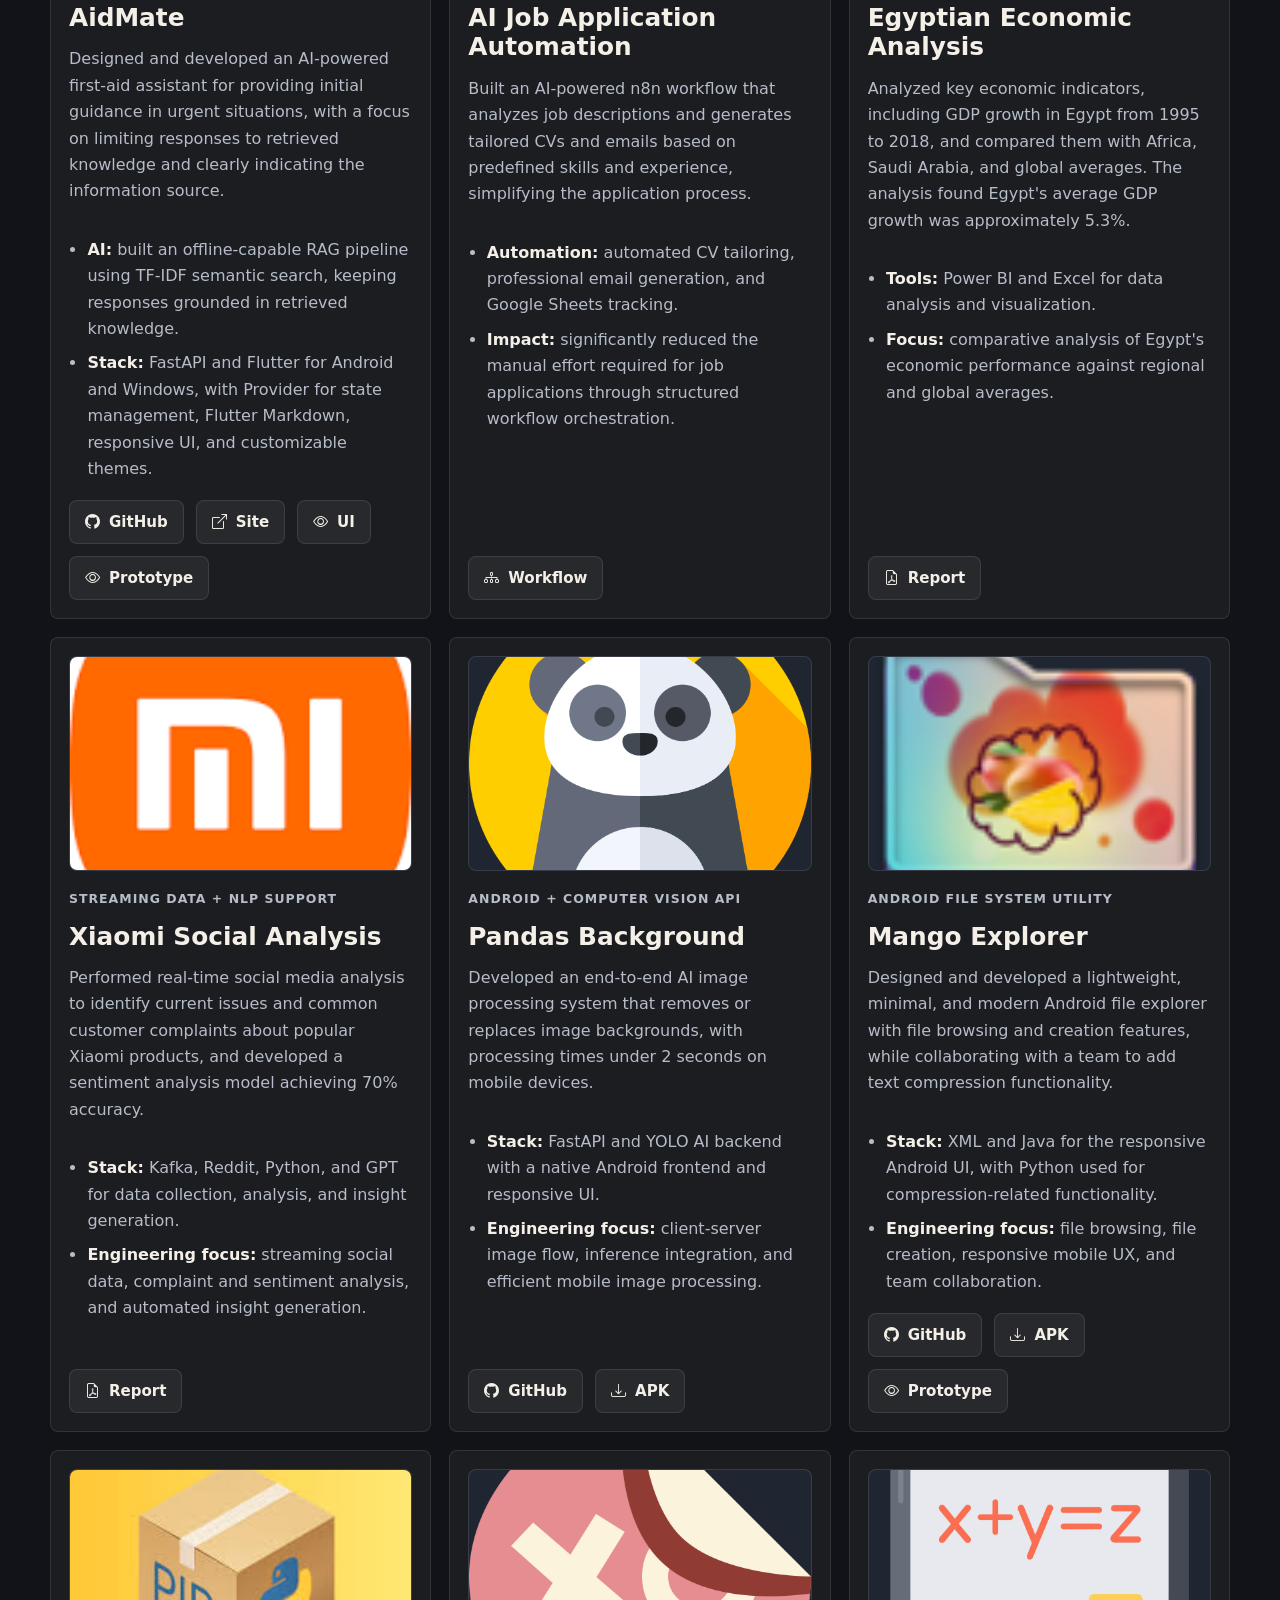
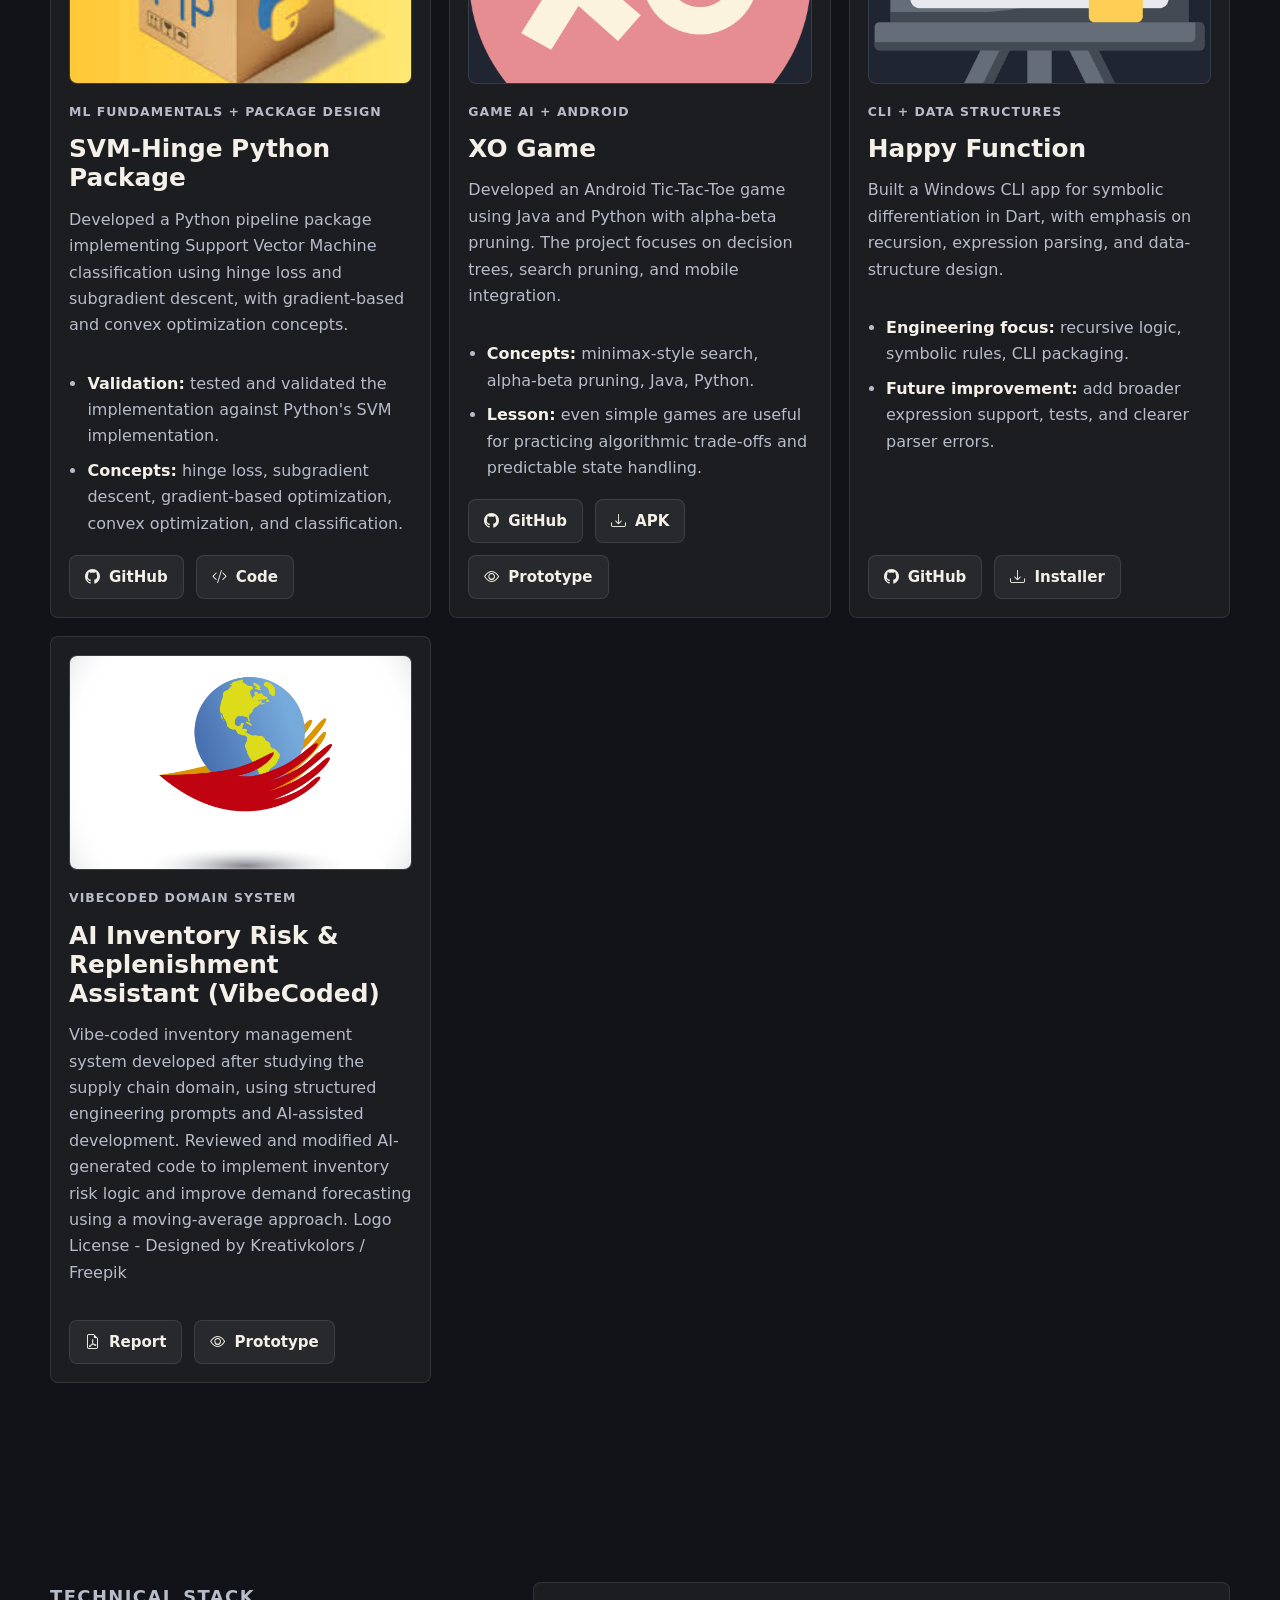
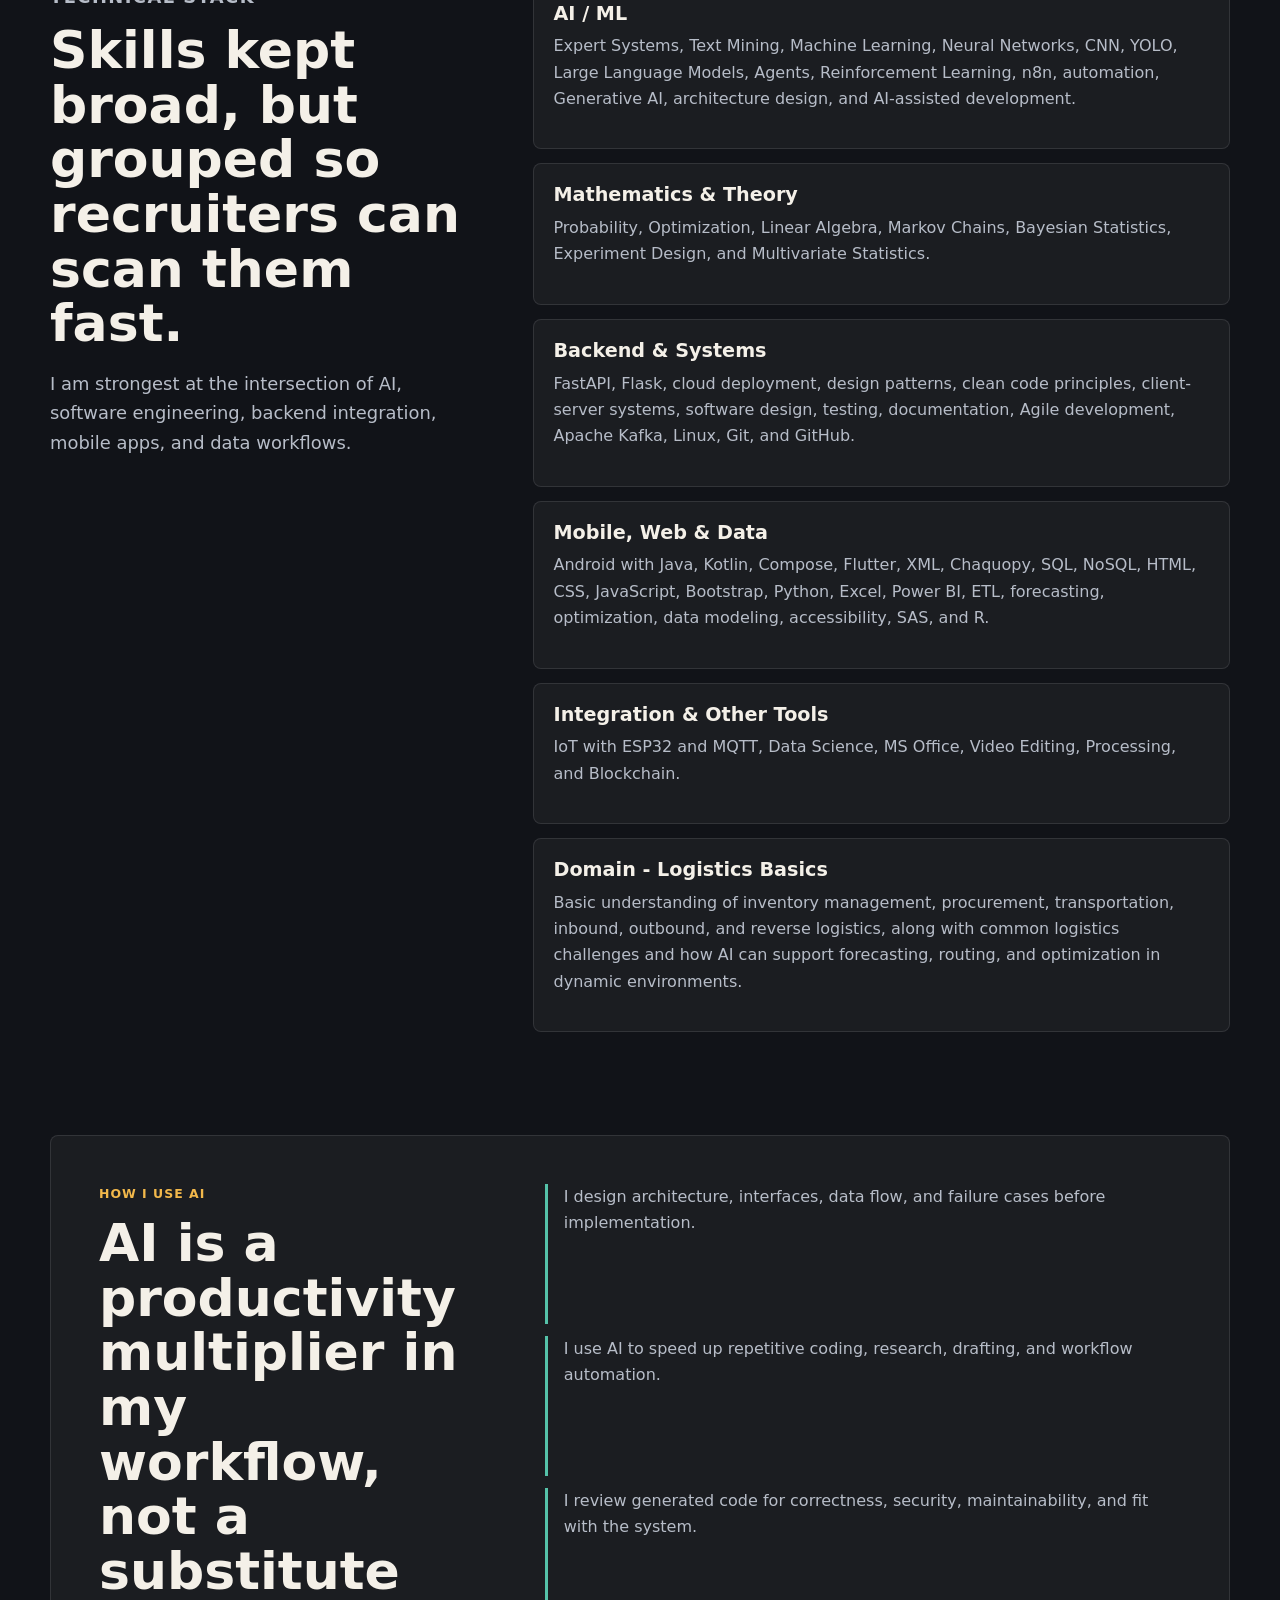
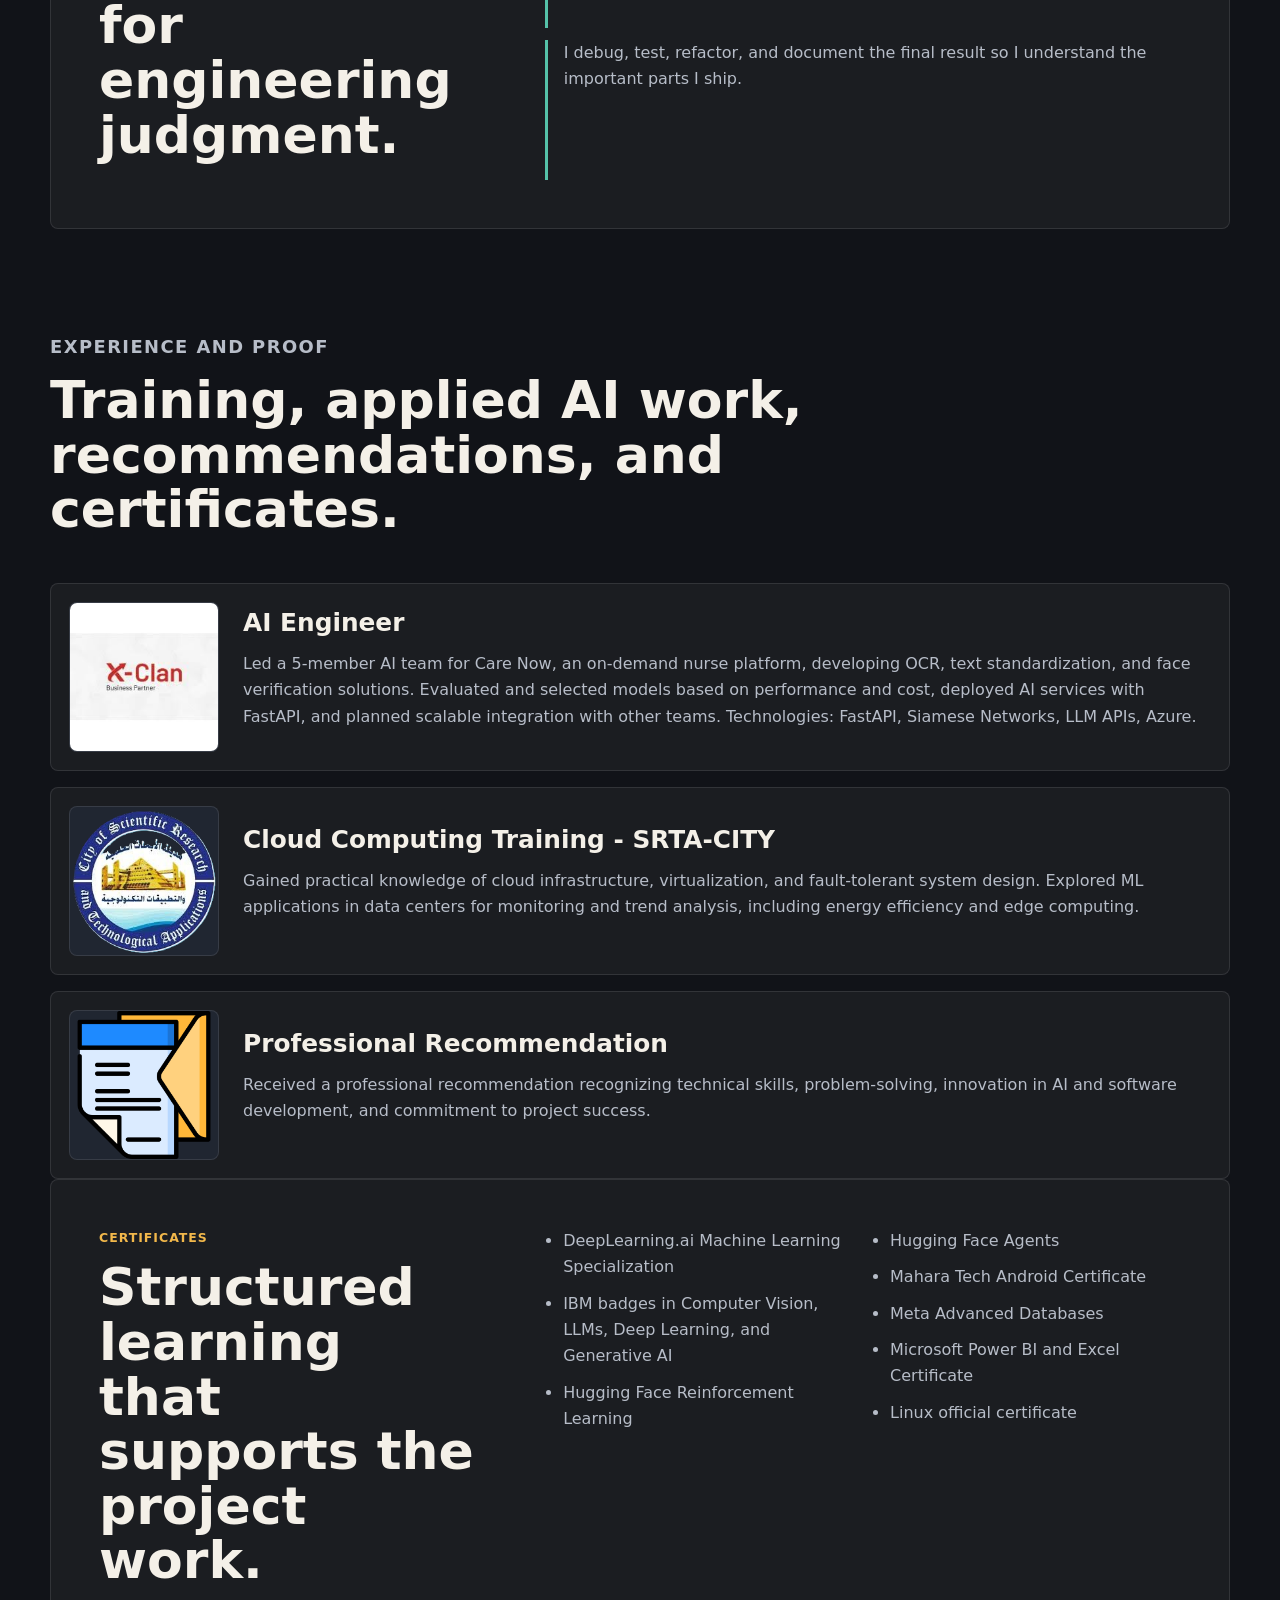
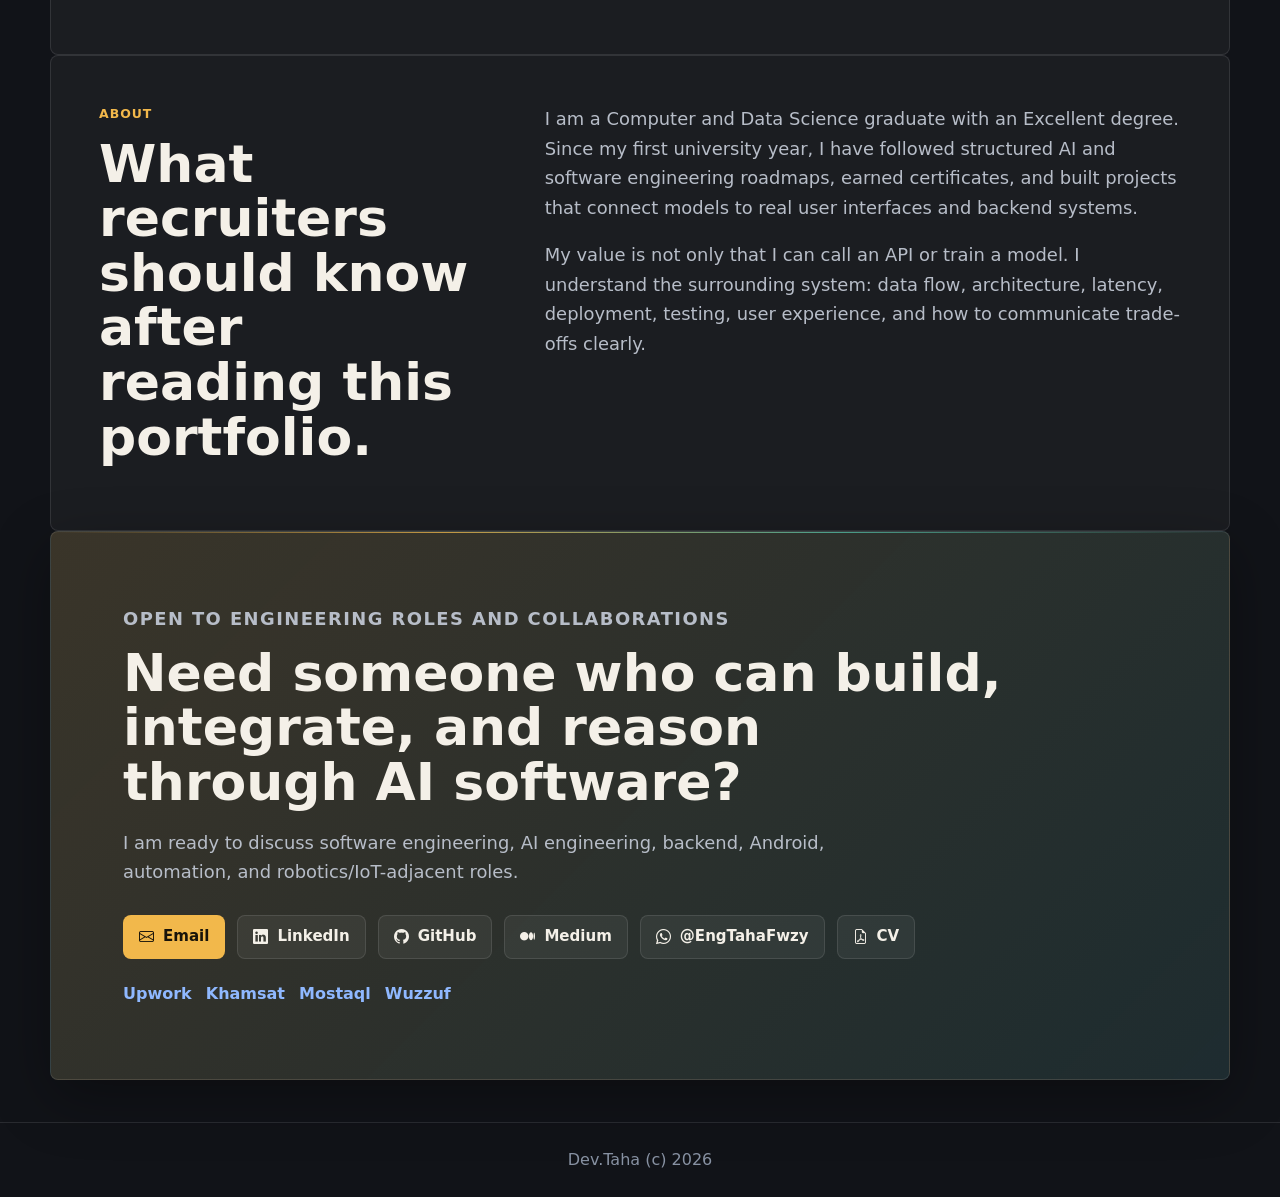
==== commit 931b0197: "Add Anki AI Vocabulary Tutor project details Added a new project card for Anki AI Vocabulary Tutor, " ====
--- a/index.html
+++ b/index.html
@@ -286,48 +286,85 @@
                     <img src="images/projects/codeBuddy.png" alt="CodeBuddy interface" loading="lazy">
                 </div>
             </article>
-            <article class="project-card featured" id="CodeBuddy">
-                <div class="project-body">
-                    <p class="project-type">LLM product + distributed backend</p>
-                    <h3>CodeBuddy</h3>
-                    <p>
-                        <strong>Problem:</strong> beginner developers can get blocked by unclear programming questions,
-                        unsuitable explanations, and difficulty choosing learning resources or hardware within their
-                        constraints.
-                    </p>
-                    <p>
-                        <strong>Solution:</strong> designed and implemented a full-stack AI learning platform that
-                        provides structured answers, personalized learning roadmaps, and hardware recommendations.
-                        Built a ReAct AI agent with RAG and tool integration, refined its handling of misunderstood and
-                        irrelevant queries, and manually tested LLM responses across 5 cases.
-                    </p>
-                    <ul class="detail-list">
-                        <li><strong>Architecture:</strong> HTML, CSS, Bootstrap, and JavaScript frontend with a scalable
-                            backend using Clean Architecture, FastAPI, PostgreSQL, Redis queueing, encryption,
-                            deployment, and monitoring.</li>
-                        <li><strong>AI engineering:</strong> combined RAG, tools, and ReAct agent logic to improve
-                            retrieval and task handling rather than relying on raw LLM generation.</li>
-                        <li><strong>Validation:</strong> manually tested the LLM responses across 5 cases and refined
-                            handling of misunderstood and irrelevant queries.</li>
-                    </ul>
-                    <div class="tech-tags">
-                        <span>FastAPI</span><span>Node.js</span><span>Redis</span><span>RAG</span><span>Firebase JWT</span><span>Sentry</span>
-                    </div>
-                    <div class="project-actions">
-                        <a class="btn btn-primary" href="https://huggingface.co/spaces/taha454/CodeBuddyAI"><i
-                                class="bi bi-cpu"></i>AI repo</a>
-                        <a class="btn btn-secondary" href="https://github.com/TahaFawzyElshrif/TF-CodebuddyLearn"><i
-                                class="bi bi-github"></i>Frontend</a>
-                        <a class="btn btn-secondary" href="https://tahafawzyelshrif.github.io/TF-CodebuddyLearn/"><i
-                                class="bi bi-box-arrow-up-right"></i>Live site</a>
-                        <a class="btn btn-secondary" href="https://drive.google.com/file/d/1bpWqOM5W3NkHBx1Pj0xFJKzEk0xQouJw/view"><i
-                                class="bi bi-eye"></i>Prototype</a>
-                    </div>
-                </div>
-                <div class="project-media">
-                    <img src="images/projects/codeBuddy.png" alt="CodeBuddy interface" loading="lazy">
-                </div>
-            </article>
+           
+<article class="project-card featured" id="AnkiAITutor">
+    <div class="project-body">
+        <p class="project-type">AI-powered learning tool + Anki extension</p>
+        <h3>Anki AI Vocabulary Tutor</h3>
+
+        <p>
+            <strong>Problem:</strong> memorizing English vocabulary through repetition alone
+            does not always translate into remembering and using words naturally in different
+            contexts.
+        </p>
+
+        <p>
+            <strong>Solution:</strong> developed an AI-powered vocabulary tutor integrated
+            into Anki Desktop, connecting Google Gemini with the user's previously studied
+            vocabulary to generate contextual practice and interactive learning activities.
+            Developed a standalone extension to make the integration easier to install and
+            maintain independently of Anki's core source code.
+        </p>
+
+        <ul class="detail-list">
+            <li>
+                <strong>Learning activities:</strong> implemented 3 interactive activities:
+                vocabulary recall, contextual paragraph generation, and word-choice exercises,
+                alongside a conversational AI assistant.
+            </li>
+            <li>
+                <strong>AI integration:</strong> integrated Google Gemini with Anki's
+                collection to retrieve studied vocabulary and use it as contextual input
+                for AI-generated exercises and conversations.
+            </li>
+            <li>
+                <strong>Application integration:</strong> built a Qt-based interface,
+                asynchronous operations, and secure API key management using the OS Keyring,
+                while following Anki's existing UI approach.
+            </li>
+            <li>
+                <strong>Extension development:</strong> converted the implementation into
+                a modular standalone extension, organized functionality into separate
+                modules, and bundled required dependencies to avoid manual package installation.
+            </li>
+        </ul>
+
+        <div class="tech-tags">
+            <span>Python</span>
+            <span>Google Gemini</span>
+            <span>Qt</span>
+            <span>Anki API</span>
+            <span>Keyring</span>
+        </div>
+
+        <div class="project-actions">
+            <a class="btn btn-primary"
+               href="https://drive.google.com/file/d/11JFPyGLdE5aRDHOcDiGz2Bk6J5tEkMkL/view?usp=sharing"
+               target="_blank" rel="noopener noreferrer">
+                <i class="bi bi-play-circle"></i> Demo
+            </a>
+
+            <a class="btn btn-secondary"
+               href="https://github.com/TahaFawzyElshrif/Anki-AI-Tutor"
+               target="_blank" rel="noopener noreferrer">
+                <i class="bi bi-github"></i> Source Code
+            </a>
+
+            <a class="btn btn-secondary"
+               href="https://github.com/TahaFawzyElshrif/ANKI-AI-Tutor-Extension"
+               target="_blank" rel="noopener noreferrer">
+                <i class="bi bi-puzzle"></i> Anki Extension
+            </a>
+        </div>
+    </div>
+
+    <div class="project-media">
+        <img src="images/projects/anki.jpg"
+             alt="Anki AI Vocabulary Tutor interface"
+             loading="lazy">
+    </div>
+</article>
+
 
             <div class="project-grid">
                 <article class="mini-project" id="AidMate">
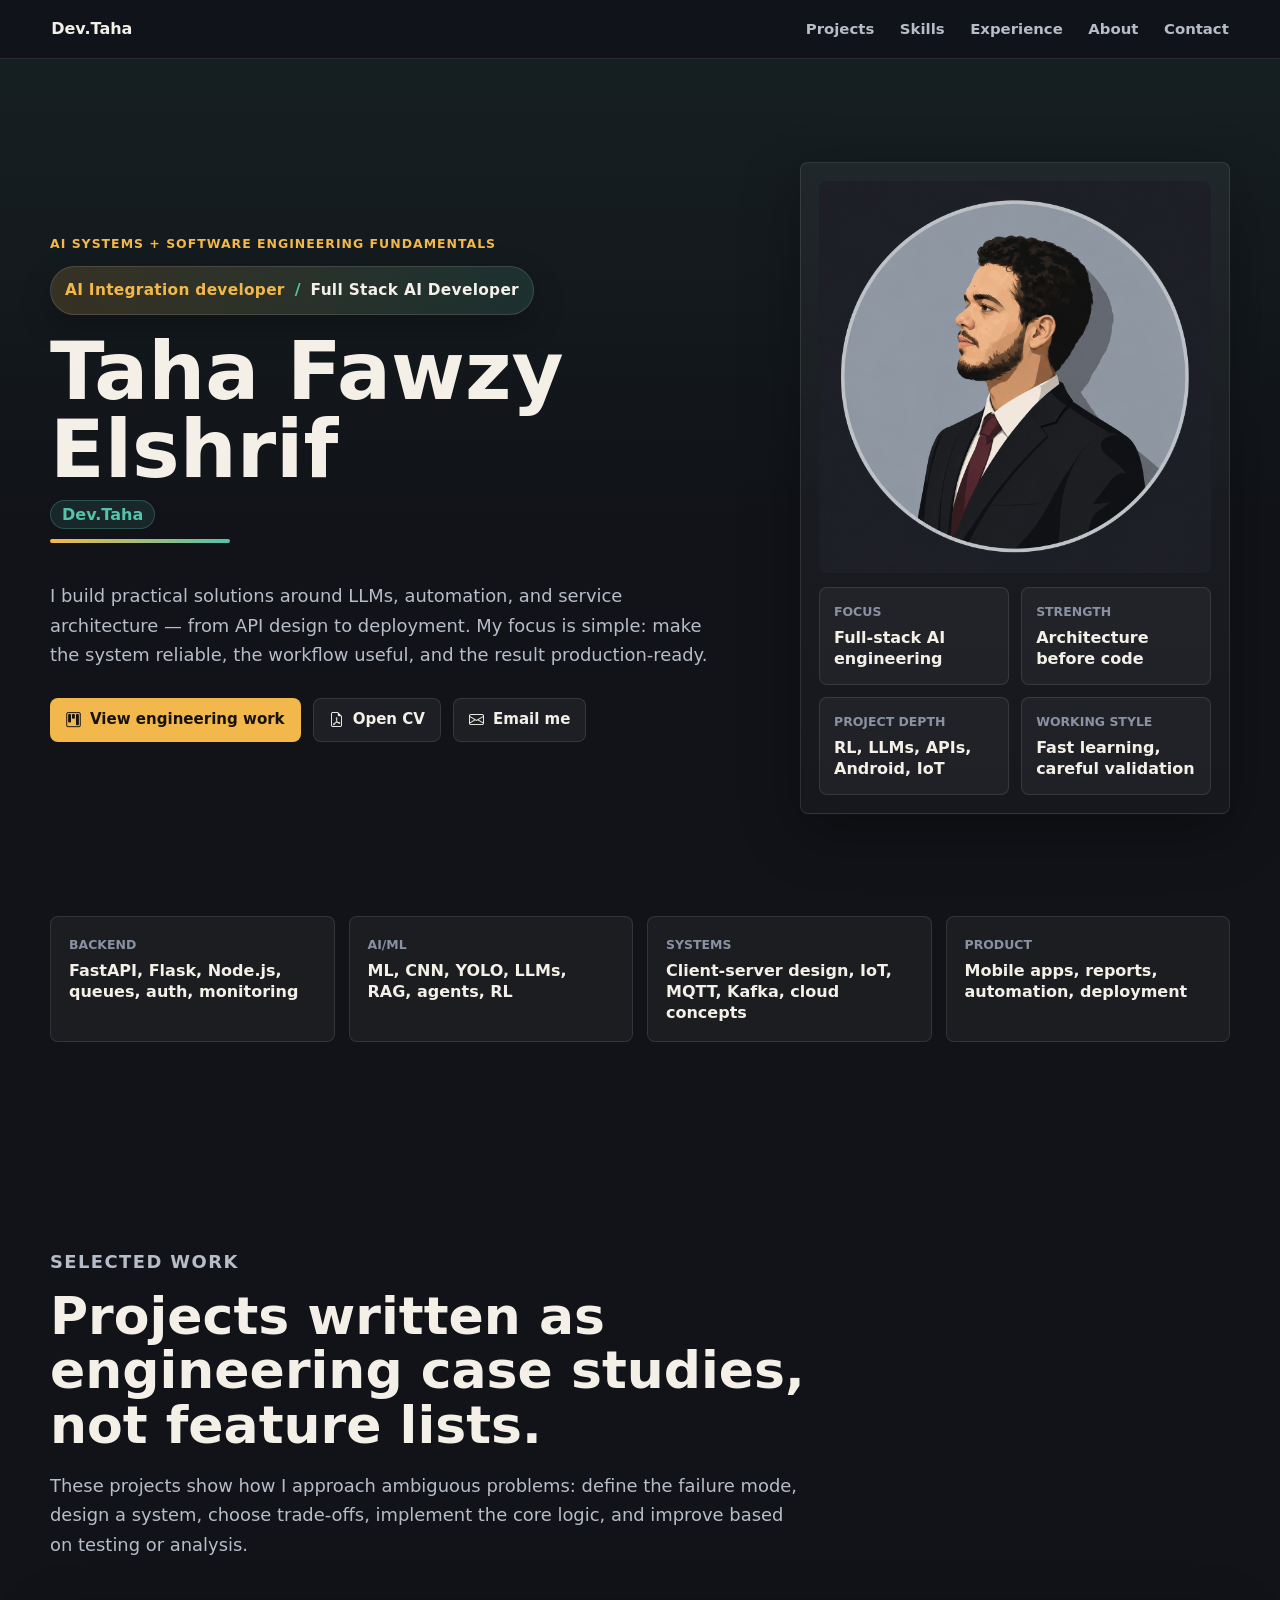
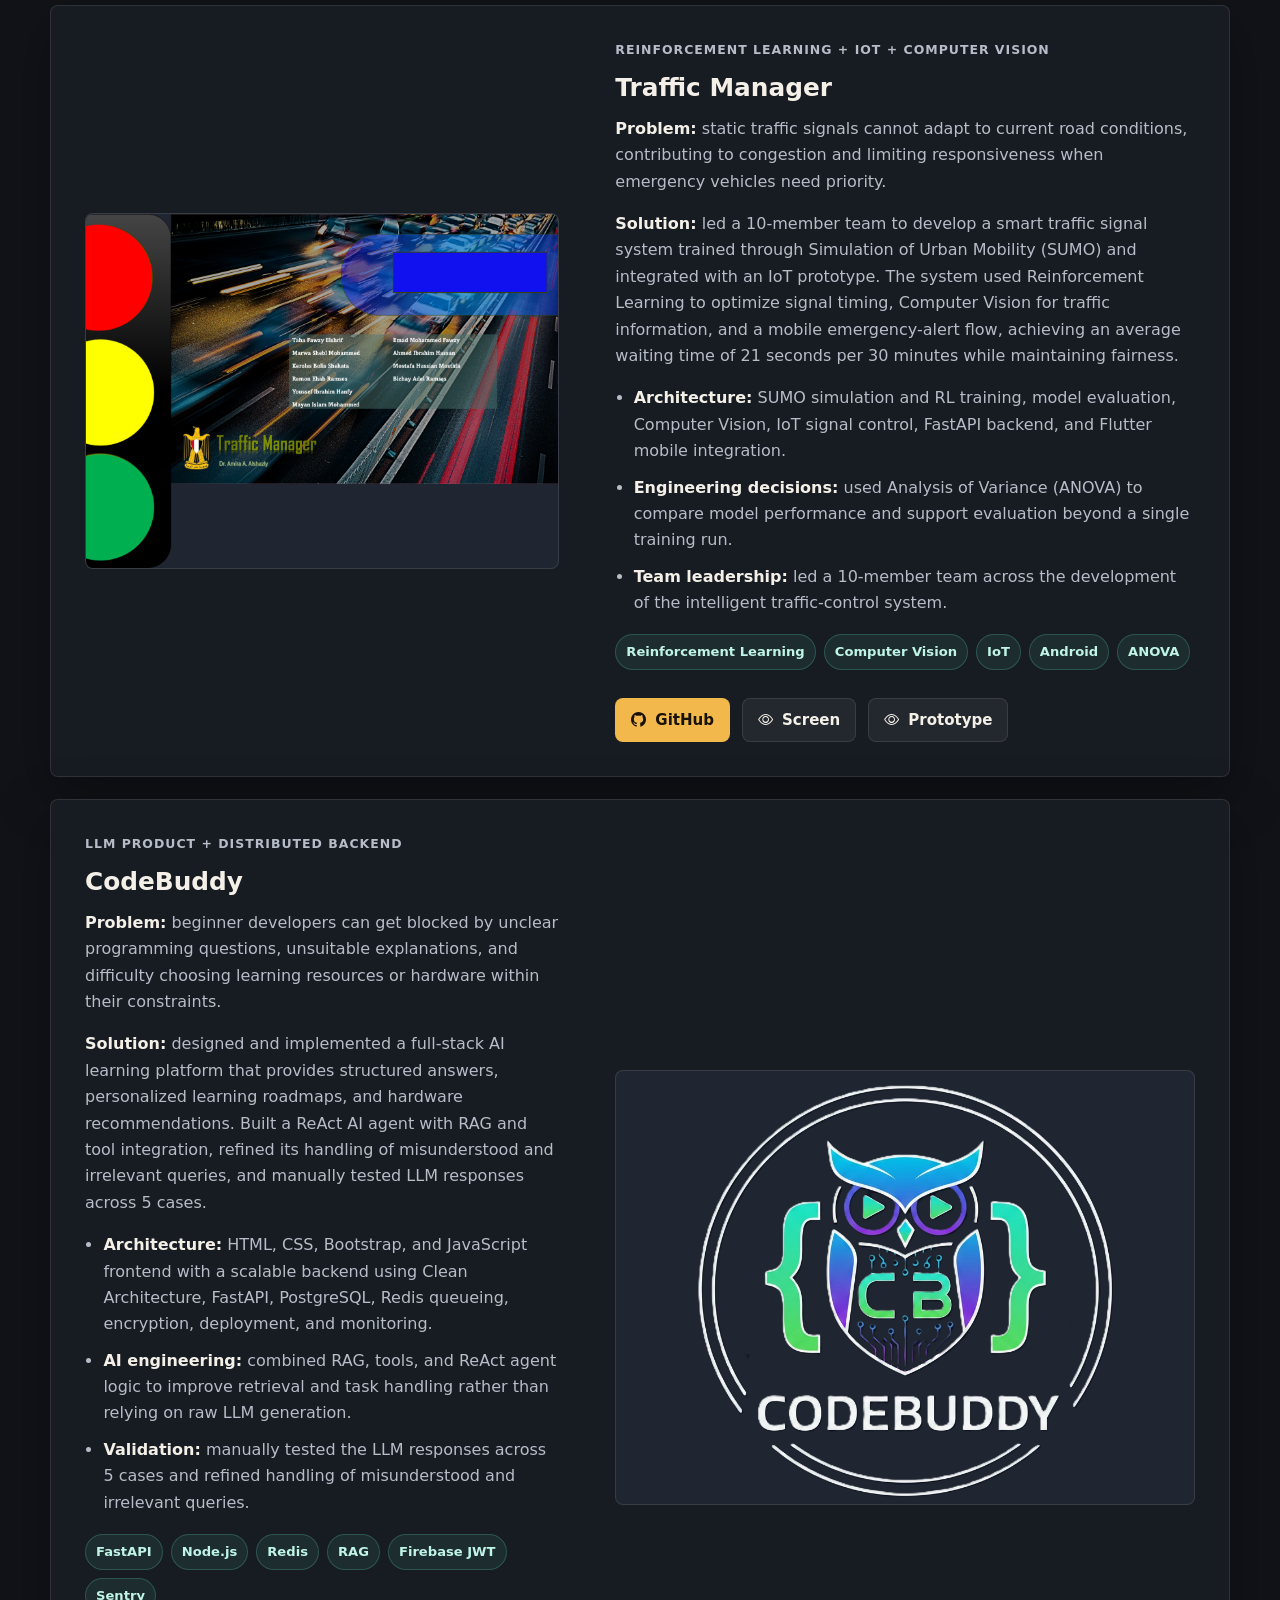
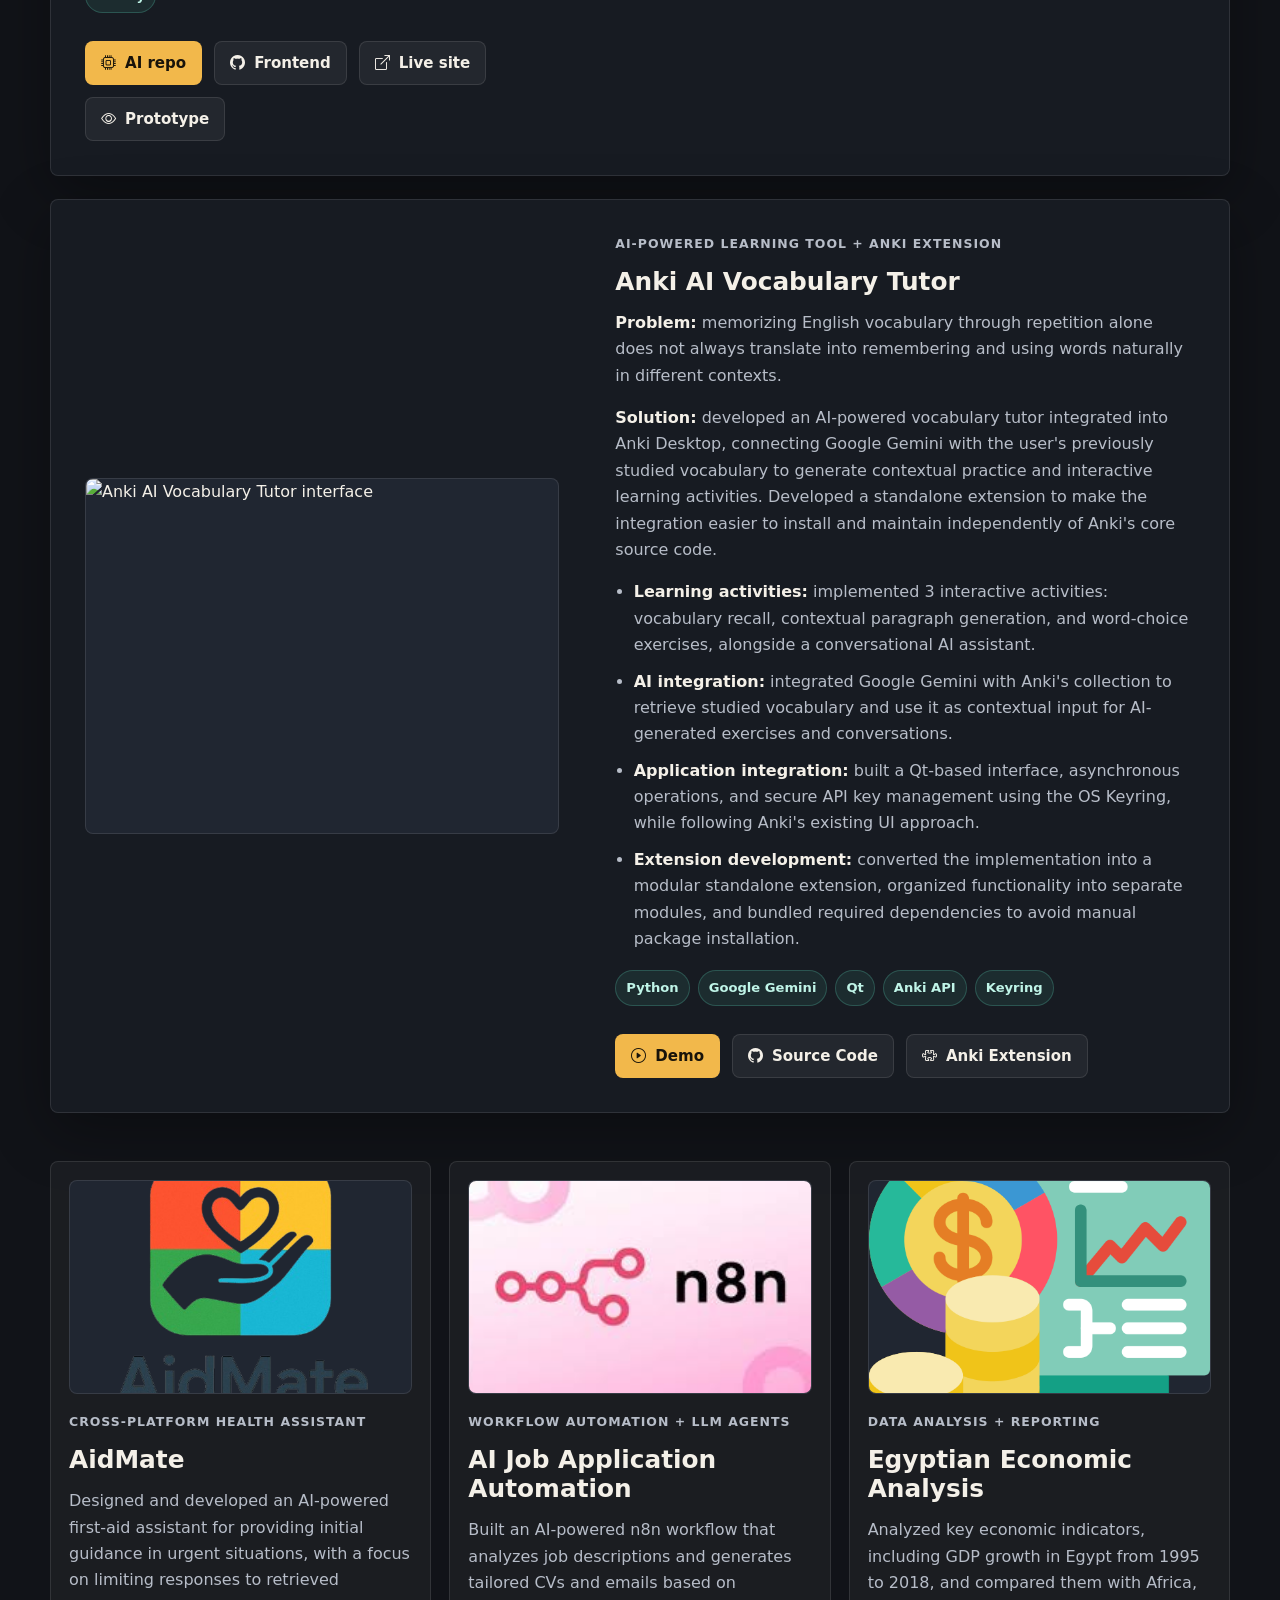
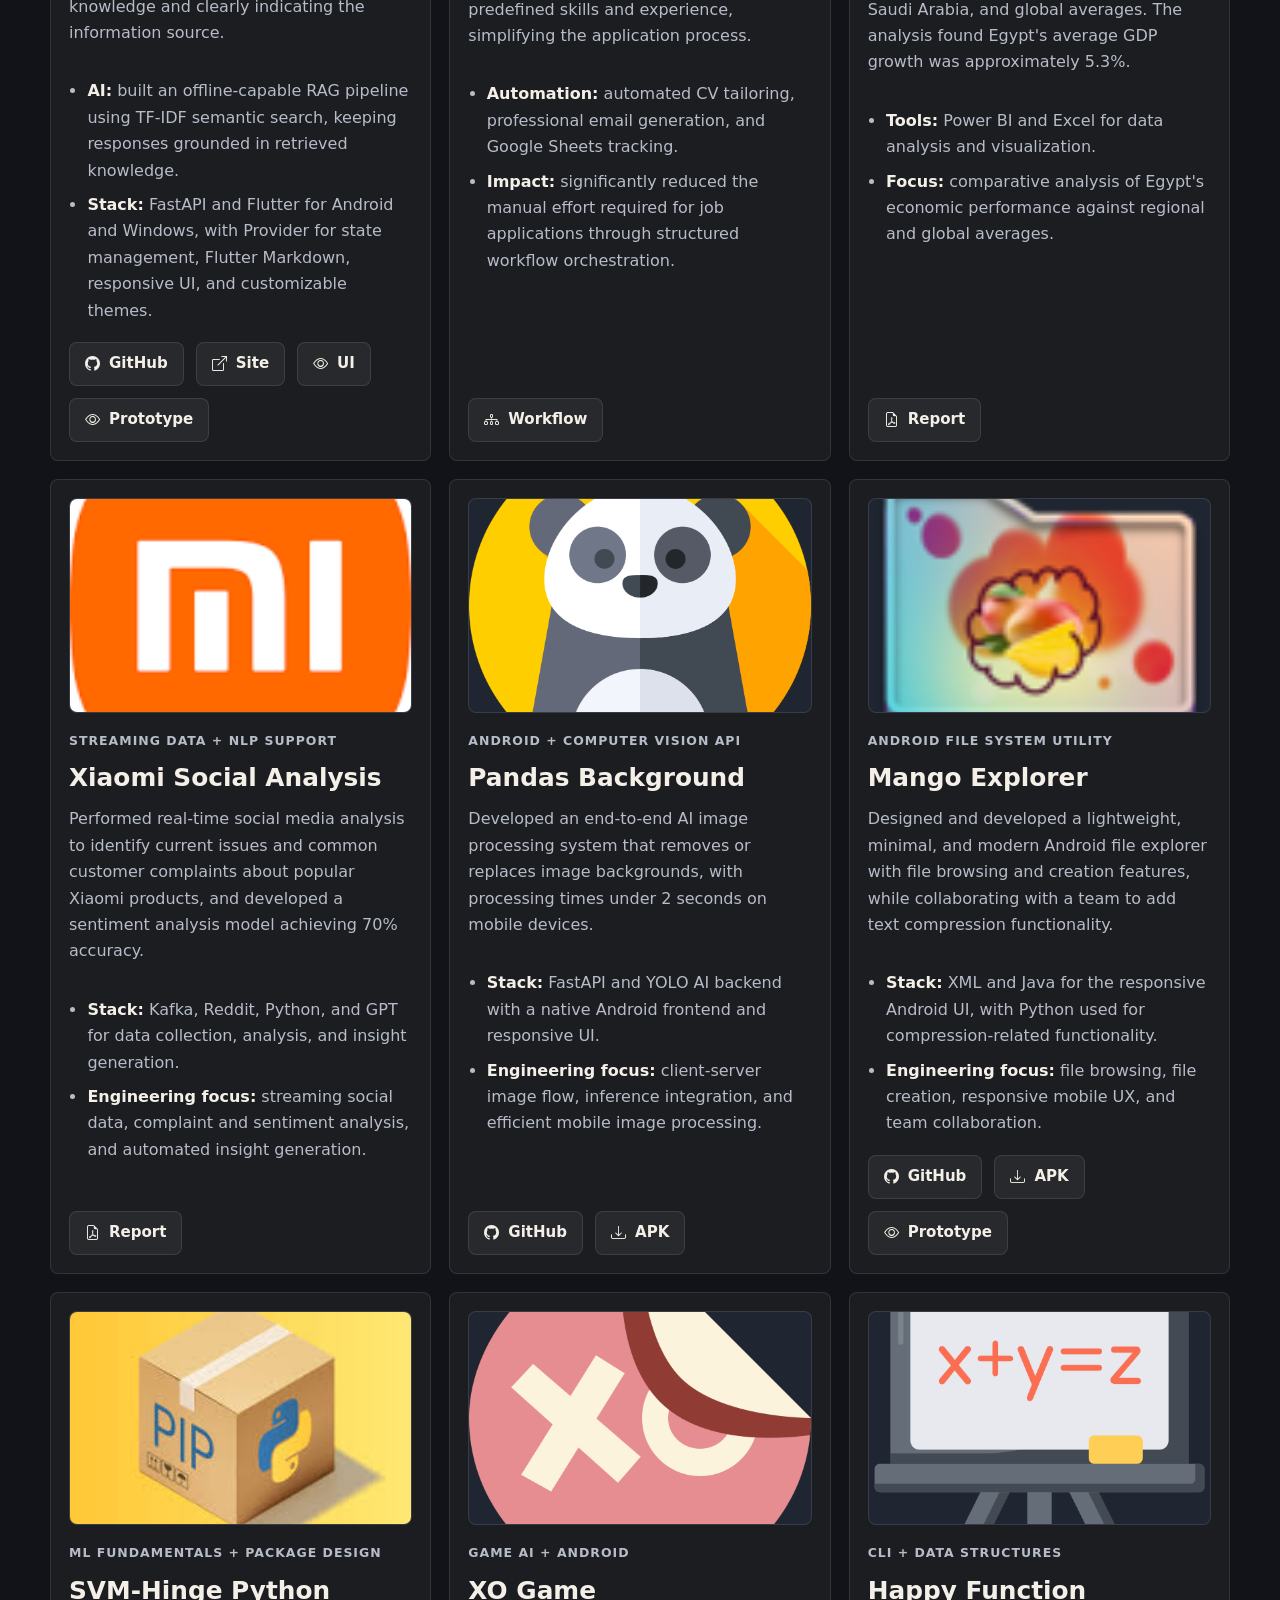
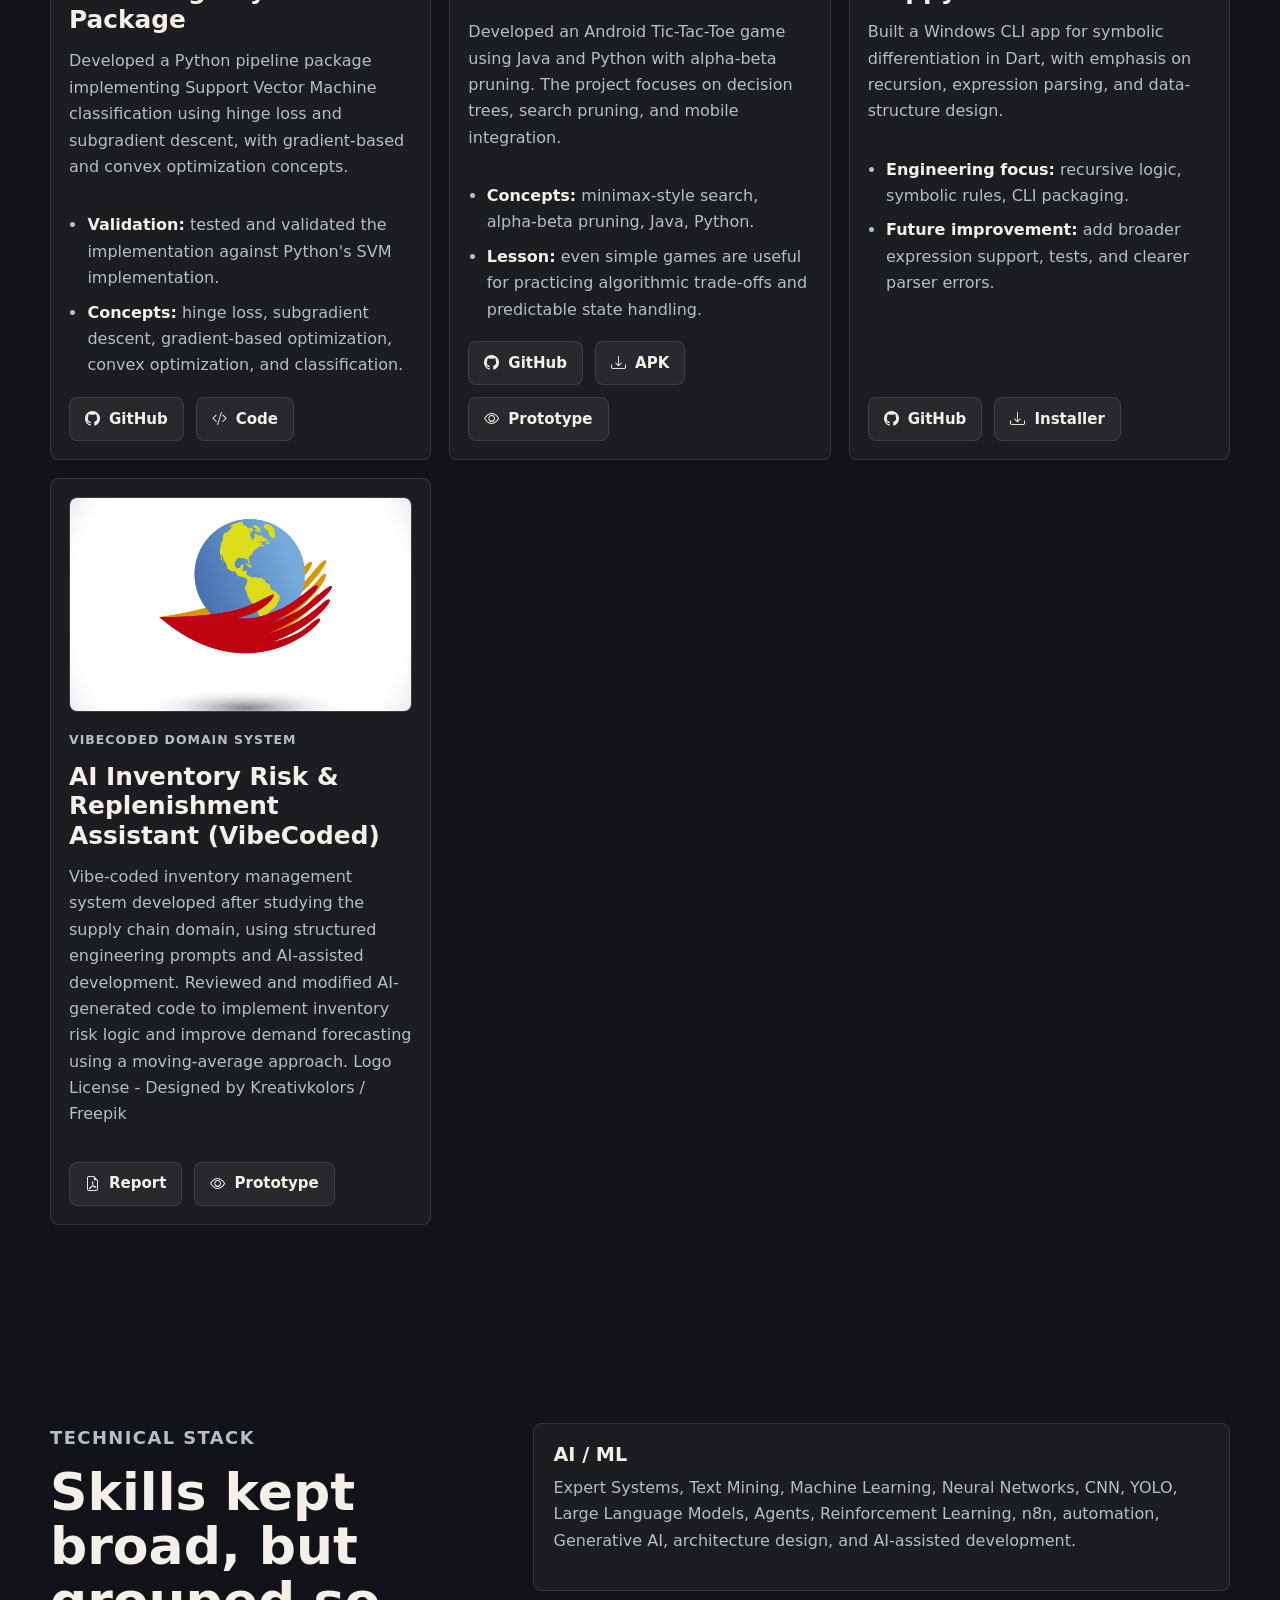
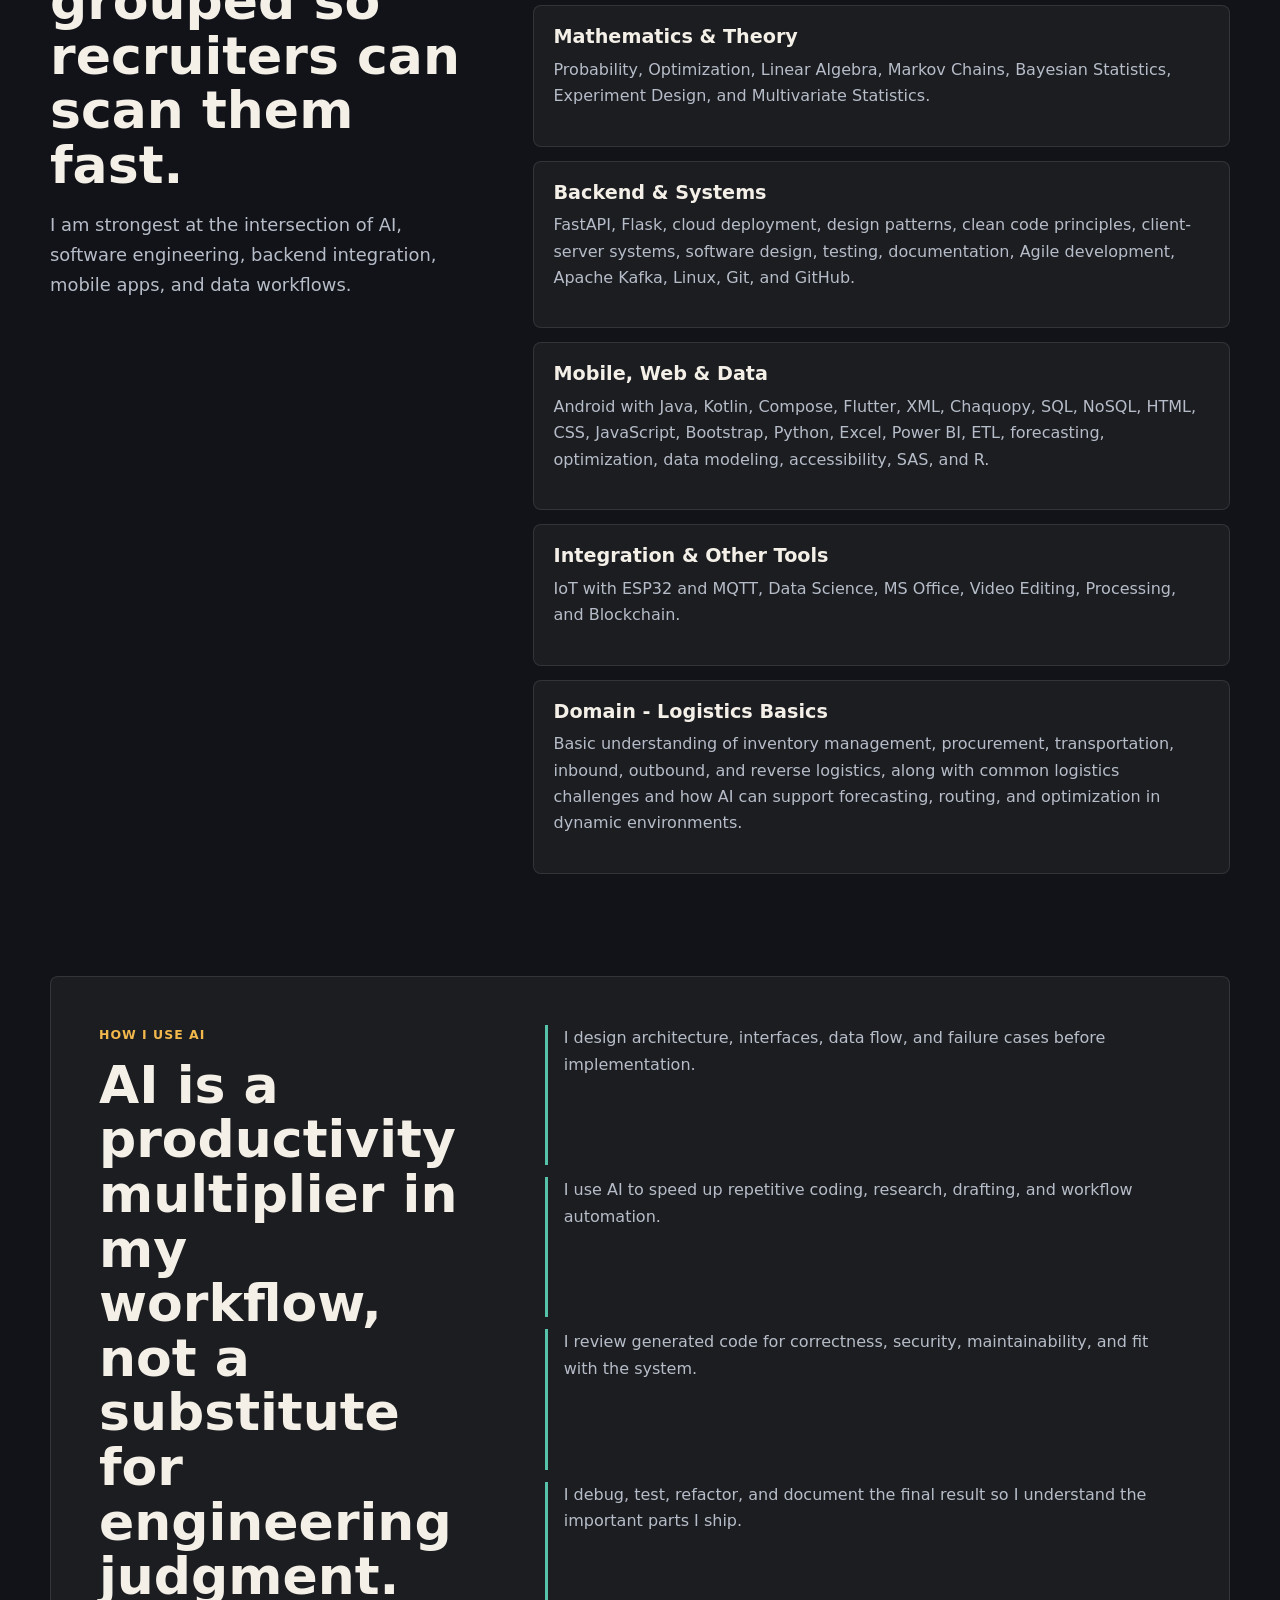
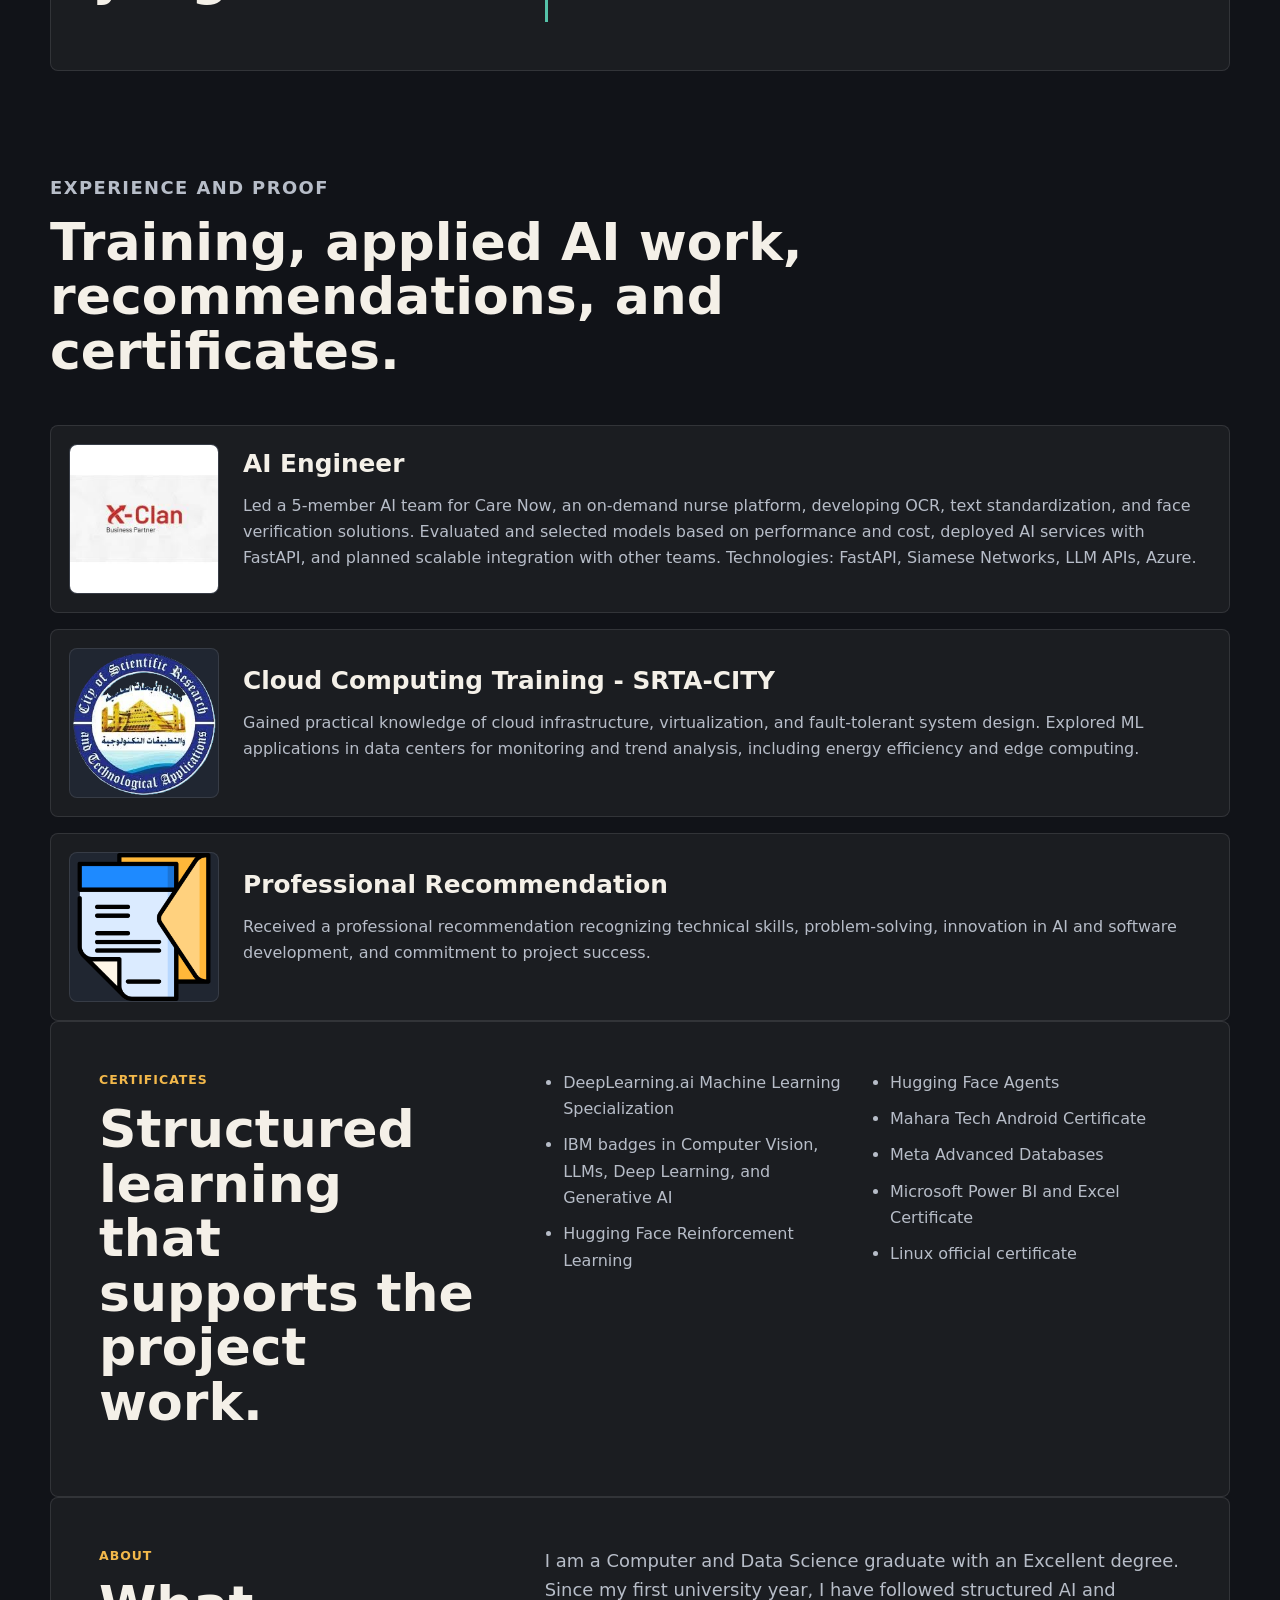
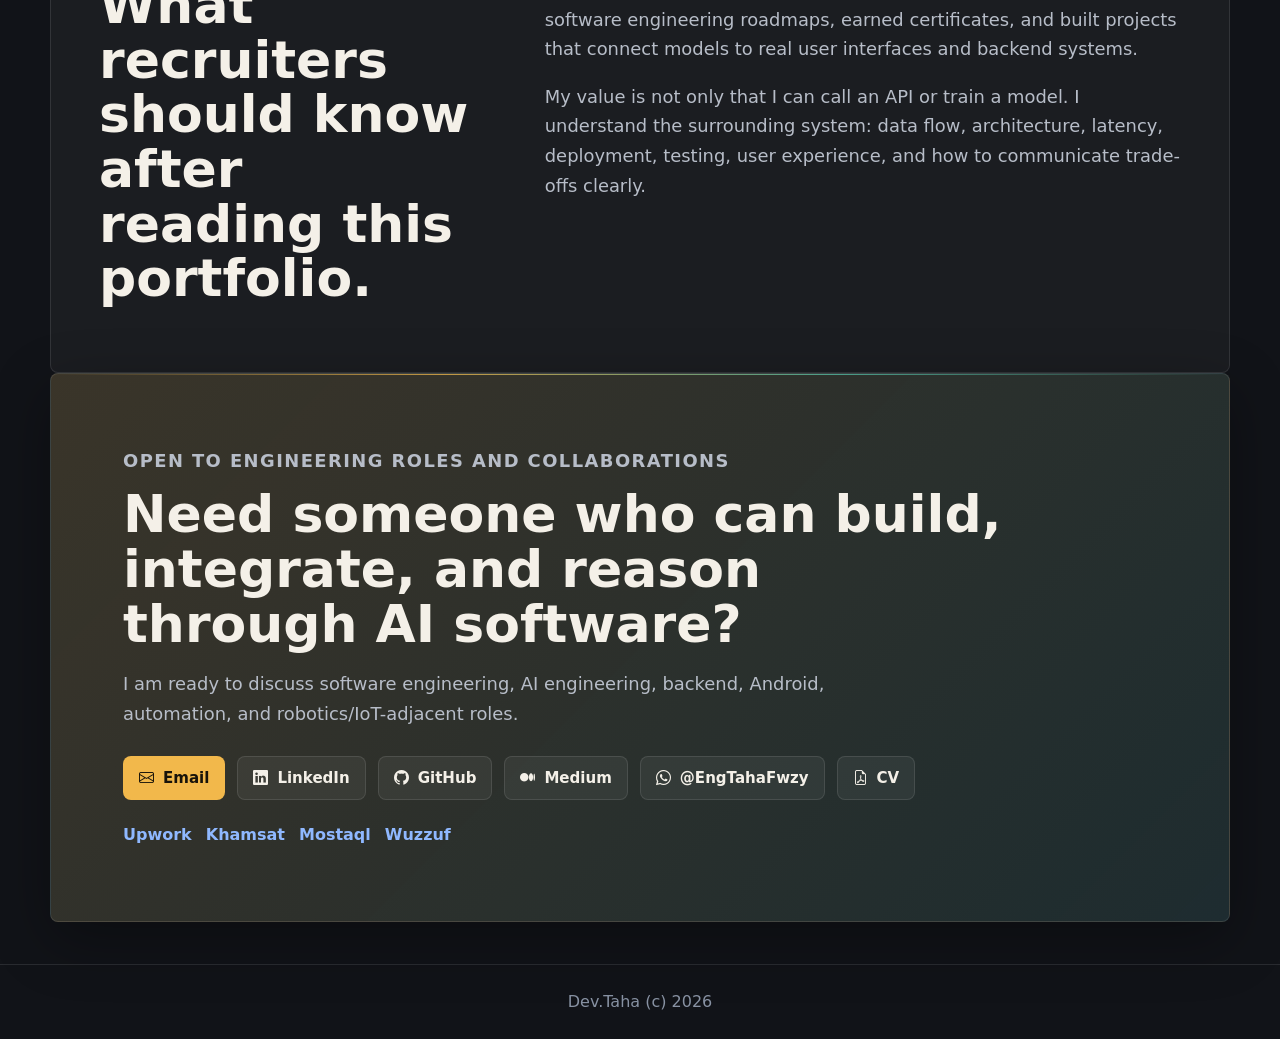
==== commit cdca4fa0: "Change project card ID and update content Updated project card ID from 'AnkiAITutor' to 'Anki' and a" ====
--- a/index.html
+++ b/index.html
@@ -287,7 +287,13 @@
                 </div>
             </article>
            
-<article class="project-card featured" id="AnkiAITutor">
+<article class="project-card featured" id="Anki">
+    <div class="project-media">
+        <img src="images/projects/anki.jpg"
+             alt="Anki AI Vocabulary Tutor interface"
+             loading="lazy">
+    </div>
+    
     <div class="project-body">
         <p class="project-type">AI-powered learning tool + Anki extension</p>
         <h3>Anki AI Vocabulary Tutor</h3>
@@ -358,11 +364,7 @@
         </div>
     </div>
 
-    <div class="project-media">
-        <img src="images/projects/anki.jpg"
-             alt="Anki AI Vocabulary Tutor interface"
-             loading="lazy">
-    </div>
+    
 </article>
 
 
